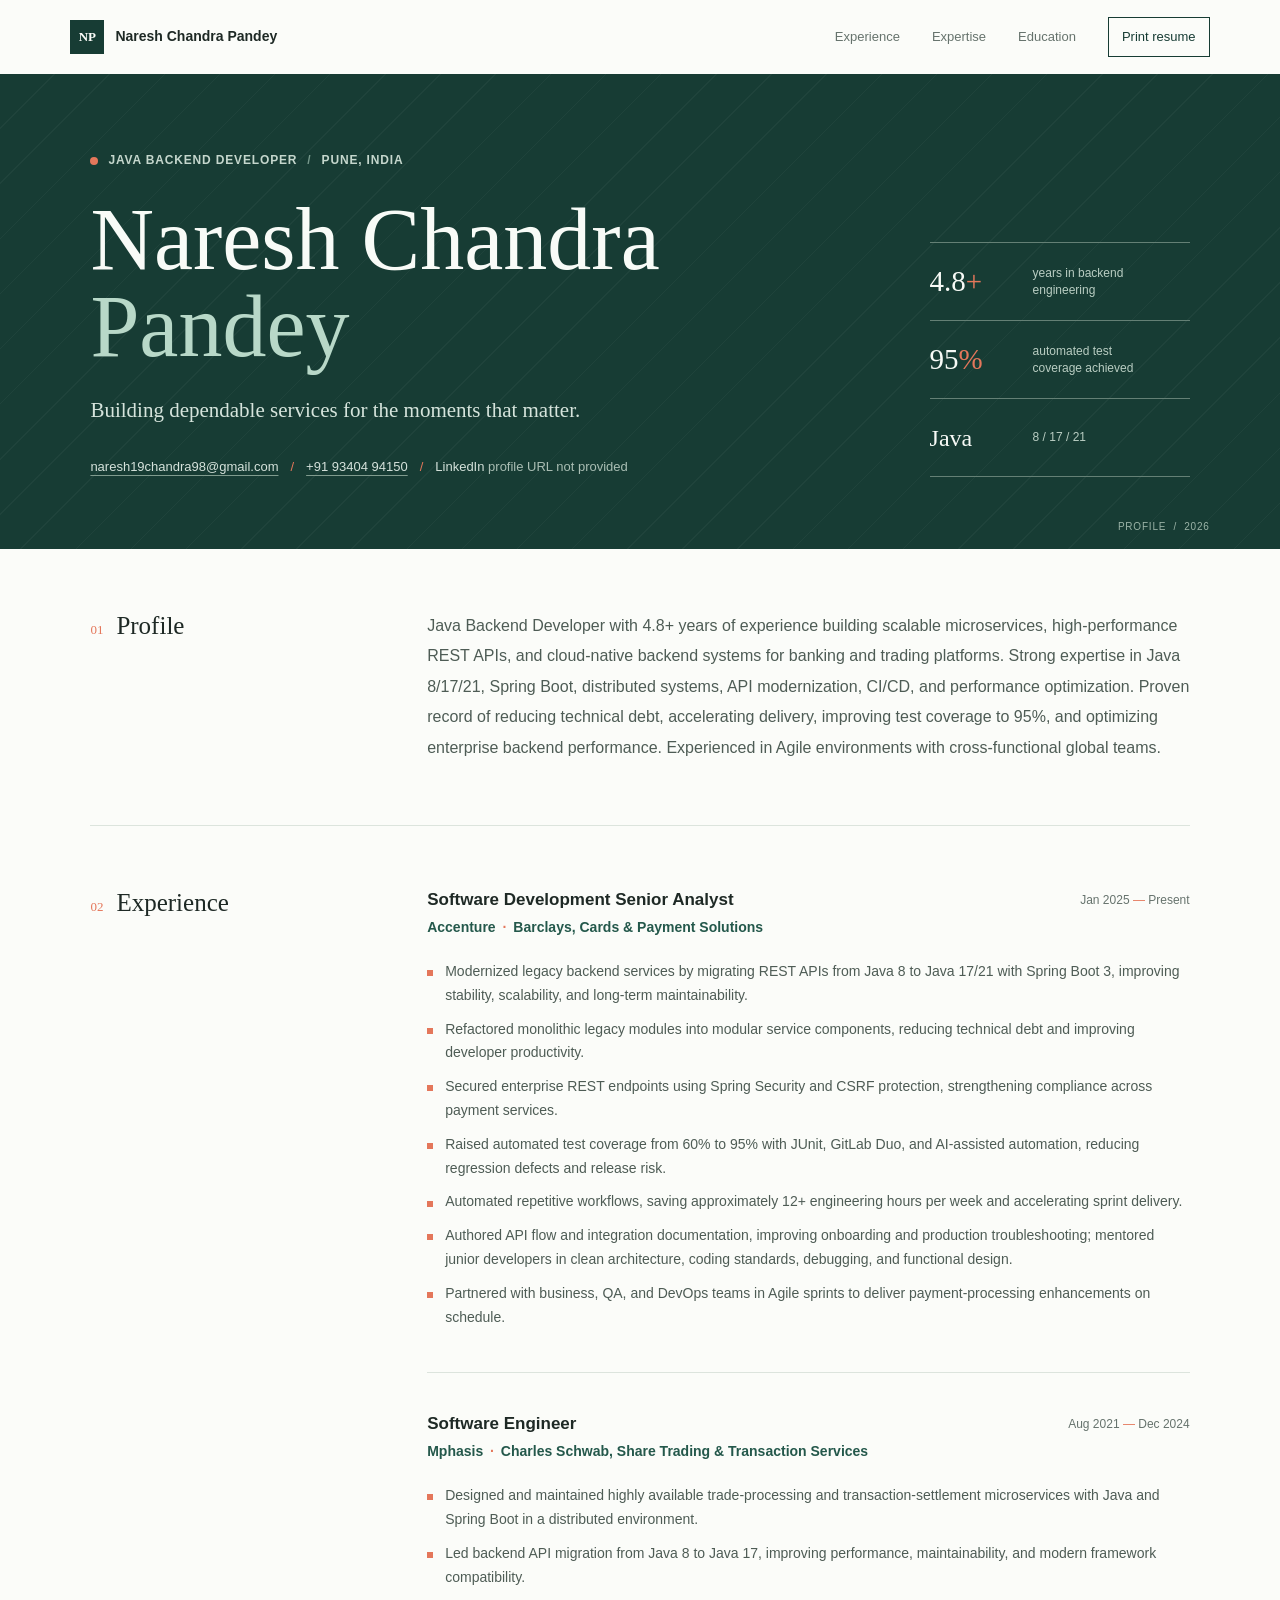
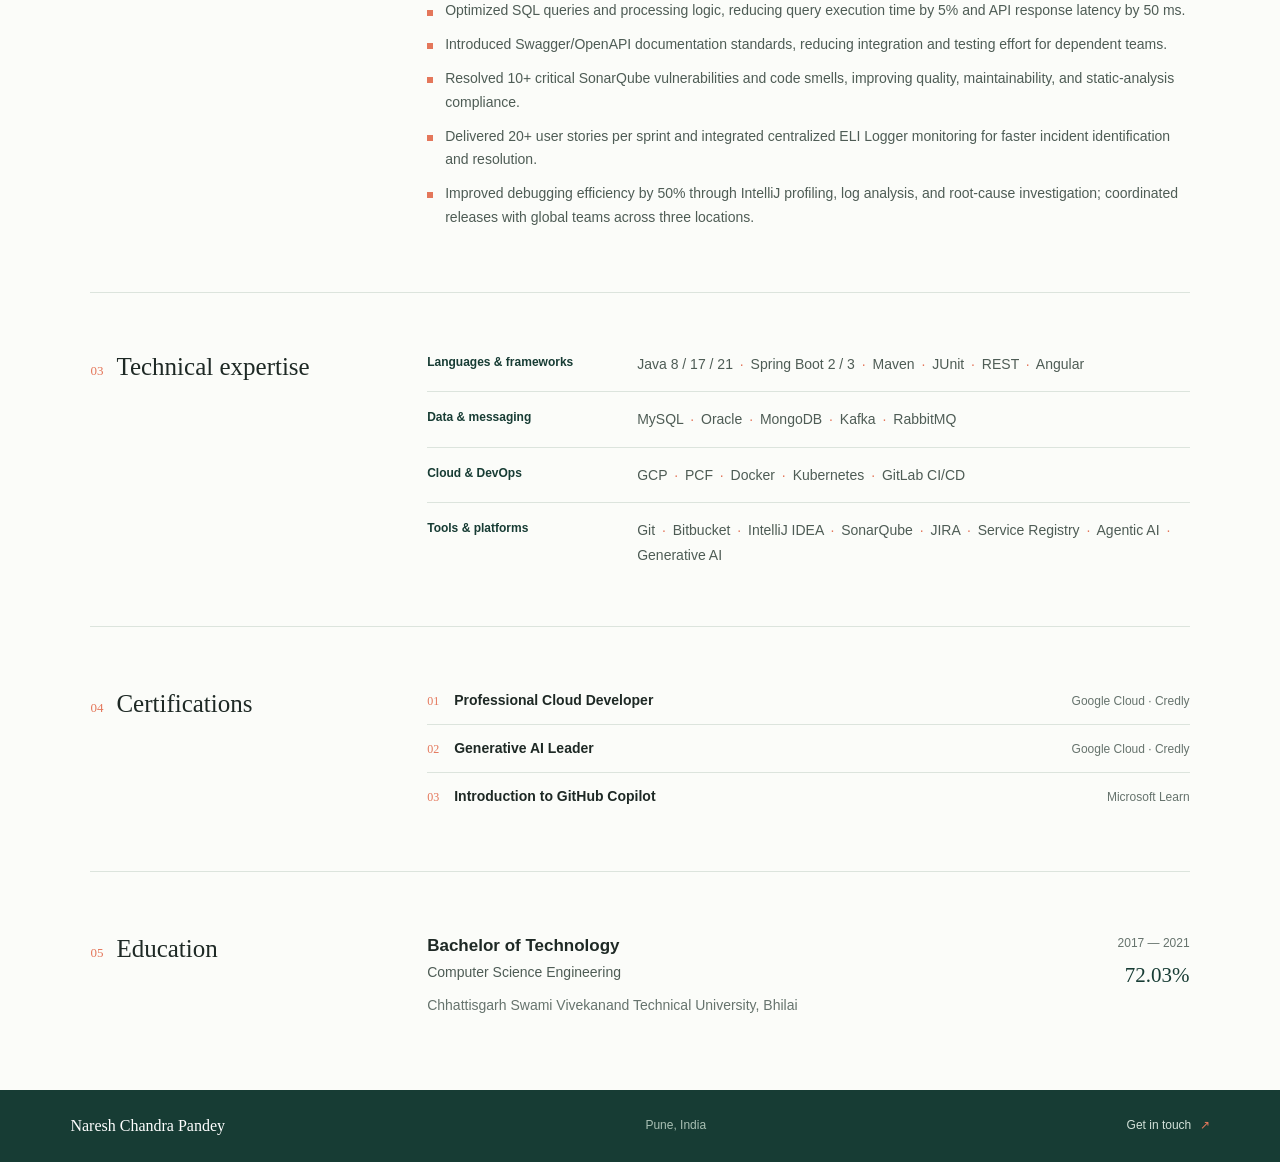
==== index.html @ f336c3b1 "initial draft profile" ====
<!doctype html>
<html lang="en">
<head>
  <meta charset="utf-8">
  <meta name="viewport" content="width=device-width, initial-scale=1">
  <meta name="theme-color" content="#173c34">
  <meta name="description" content="Resume and professional profile of Naresh Chandra Pandey, Java Backend Developer in Pune, India.">
  <title>Naresh Chandra Pandey | Java Backend Developer</title>
  <link rel="stylesheet" href="styles.css">
  <script src="script.js" defer></script>
</head>
<body>
  <a class="skip-link" href="#main">Skip to content</a>
  <header class="site-header">
    <a class="wordmark" href="#top" aria-label="Naresh Chandra Pandey, home"><span class="wordmark-mark">NP</span><span>Naresh Chandra Pandey</span></a>
    <nav class="site-nav" aria-label="Main navigation">
      <a href="#experience">Experience</a>
      <a href="#expertise">Expertise</a>
      <a href="#education">Education</a>
      <button class="print-button" type="button" id="print-page">Print resume</button>
    </nav>
  </header>

  <main id="main">
    <section class="hero" id="top" aria-labelledby="hero-title">
      <div class="hero-inner">
        <div class="hero-copy">
          <p class="eyebrow"><span class="status-dot" aria-hidden="true"></span> Java Backend Developer <span class="eyebrow-divider">/</span> Pune, India</p>
          <h1 id="hero-title">Naresh Chandra <span>Pandey</span></h1>
          <p class="hero-summary">Building dependable services for the moments that matter.</p>
          <div class="hero-contact" aria-label="Contact information">
            <a href="mailto:naresh19chandra98@gmail.com">naresh19chandra98@gmail.com</a>
            <span class="contact-separator" aria-hidden="true">/</span>
            <a href="tel:+919340494150">+91 93404 94150</a>
            <span class="contact-separator" aria-hidden="true">/</span>
            <span class="linkedin-note">LinkedIn <span>profile URL not provided</span></span>
          </div>
        </div>
        <aside class="hero-facts" aria-label="Professional highlights">
          <div class="fact"><strong>4.8<span>+</span></strong><span>years in backend engineering</span></div>
          <div class="fact"><strong>95<span>%</span></strong><span>automated test coverage achieved</span></div>
          <div class="fact"><strong>Java</strong><span>8 / 17 / 21</span></div>
        </aside>
      </div>
      <div class="hero-index" aria-hidden="true">PROFILE&nbsp; / &nbsp;2026</div>
    </section>

    <div class="page-shell">
      <section class="content-section summary-section" aria-labelledby="summary-title">
        <div class="section-heading"><span class="section-number">01</span><h2 id="summary-title">Profile</h2></div>
        <div class="section-body">
          <p class="profile-copy">Java Backend Developer with 4.8+ years of experience building scalable microservices, high-performance REST APIs, and cloud-native backend systems for banking and trading platforms. Strong expertise in Java 8/17/21, Spring Boot, distributed systems, API modernization, CI/CD, and performance optimization. Proven record of reducing technical debt, accelerating delivery, improving test coverage to 95%, and optimizing enterprise backend performance. Experienced in Agile environments with cross-functional global teams.</p>
        </div>
      </section>

      <section class="content-section" id="experience" aria-labelledby="experience-title">
        <div class="section-heading"><span class="section-number">02</span><h2 id="experience-title">Experience</h2></div>
        <div class="section-body experience-list">
          <article class="role">
            <div class="role-meta">
              <div><h3>Software Development Senior Analyst</h3><p class="company">Accenture <span>·</span> Barclays, Cards &amp; Payment Solutions</p></div>
              <p class="dates">Jan 2025 <span>—</span> Present</p>
            </div>
            <ul class="achievement-list">
              <li>Modernized legacy backend services by migrating REST APIs from Java 8 to Java 17/21 with Spring Boot 3, improving stability, scalability, and long-term maintainability.</li>
              <li>Refactored monolithic legacy modules into modular service components, reducing technical debt and improving developer productivity.</li>
              <li>Secured enterprise REST endpoints using Spring Security and CSRF protection, strengthening compliance across payment services.</li>
              <li>Raised automated test coverage from 60% to 95% with JUnit, GitLab Duo, and AI-assisted automation, reducing regression defects and release risk.</li>
              <li>Automated repetitive workflows, saving approximately 12+ engineering hours per week and accelerating sprint delivery.</li>
              <li>Authored API flow and integration documentation, improving onboarding and production troubleshooting; mentored junior developers in clean architecture, coding standards, debugging, and functional design.</li>
              <li>Partnered with business, QA, and DevOps teams in Agile sprints to deliver payment-processing enhancements on schedule.</li>
            </ul>
          </article>

          <article class="role">
            <div class="role-meta">
              <div><h3>Software Engineer</h3><p class="company">Mphasis <span>·</span> Charles Schwab, Share Trading &amp; Transaction Services</p></div>
              <p class="dates">Aug 2021 <span>—</span> Dec 2024</p>
            </div>
            <ul class="achievement-list">
              <li>Designed and maintained highly available trade-processing and transaction-settlement microservices with Java and Spring Boot in a distributed environment.</li>
              <li>Led backend API migration from Java 8 to Java 17, improving performance, maintainability, and modern framework compatibility.</li>
              <li>Optimized SQL queries and processing logic, reducing query execution time by 5% and API response latency by 50 ms.</li>
              <li>Introduced Swagger/OpenAPI documentation standards, reducing integration and testing effort for dependent teams.</li>
              <li>Resolved 10+ critical SonarQube vulnerabilities and code smells, improving quality, maintainability, and static-analysis compliance.</li>
              <li>Delivered 20+ user stories per sprint and integrated centralized ELI Logger monitoring for faster incident identification and resolution.</li>
              <li>Improved debugging efficiency by 50% through IntelliJ profiling, log analysis, and root-cause investigation; coordinated releases with global teams across three locations.</li>
            </ul>
          </article>
        </div>
      </section>

      <section class="content-section expertise-section" id="expertise" aria-labelledby="expertise-title">
        <div class="section-heading"><span class="section-number">03</span><h2 id="expertise-title">Technical expertise</h2></div>
        <div class="section-body skill-groups">
          <div class="skill-row"><h3>Languages &amp; frameworks</h3><p>Java 8 / 17 / 21 <span>·</span> Spring Boot 2 / 3 <span>·</span> Maven <span>·</span> JUnit <span>·</span> REST <span>·</span> Angular</p></div>
          <div class="skill-row"><h3>Data &amp; messaging</h3><p>MySQL <span>·</span> Oracle <span>·</span> MongoDB <span>·</span> Kafka <span>·</span> RabbitMQ</p></div>
          <div class="skill-row"><h3>Cloud &amp; DevOps</h3><p>GCP <span>·</span> PCF <span>·</span> Docker <span>·</span> Kubernetes <span>·</span> GitLab CI/CD</p></div>
          <div class="skill-row"><h3>Tools &amp; platforms</h3><p>Git <span>·</span> Bitbucket <span>·</span> IntelliJ IDEA <span>·</span> SonarQube <span>·</span> JIRA <span>·</span> Service Registry <span>·</span> Agentic AI <span>·</span> Generative AI</p></div>
        </div>
      </section>

      <section class="content-section credentials-section" aria-labelledby="credentials-title">
        <div class="section-heading"><span class="section-number">04</span><h2 id="credentials-title">Certifications</h2></div>
        <div class="section-body credential-list">
          <p><span>01</span> Professional Cloud Developer <span class="credential-provider">Google Cloud · Credly</span></p>
          <p><span>02</span> Generative AI Leader <span class="credential-provider">Google Cloud · Credly</span></p>
          <p><span>03</span> Introduction to GitHub Copilot <span class="credential-provider">Microsoft Learn</span></p>
        </div>
      </section>

      <section class="content-section education-section" id="education" aria-labelledby="education-title">
        <div class="section-heading"><span class="section-number">05</span><h2 id="education-title">Education</h2></div>
        <div class="section-body education-detail">
          <div><h3>Bachelor of Technology</h3><p>Computer Science Engineering</p><p class="institution">Chhattisgarh Swami Vivekanand Technical University, Bhilai</p></div>
          <div class="education-meta"><span>2017 — 2021</span><strong>72.03%</strong></div>
        </div>
      </section>
    </div>
  </main>

  <footer class="site-footer">
    <a class="footer-name" href="#top">Naresh Chandra Pandey</a>
    <span>Pune, India</span>
    <a href="mailto:naresh19chandra98@gmail.com">Get in touch <span aria-hidden="true">↗</span></a>
  </footer>
</body>
</html>
---- styles.css ----
:root {
  color-scheme: light;
  --ink: #1e2925;
  --muted: #66736d;
  --forest: #173c34;
  --forest-light: #24584b;
  --paper: #fbfcf9;
  --line: #dce4dd;
  --coral: #e4775b;
  --mint: #b8d8c8;
  --serif: Georgia, "Times New Roman", serif;
  --sans: "Aptos", "Segoe UI", sans-serif;
}

* { box-sizing: border-box; }
html { scroll-behavior: smooth; scroll-padding-top: 88px; }
body { margin: 0; color: var(--ink); background: var(--paper); font-family: var(--sans); font-size: 16px; line-height: 1.65; }
a { color: inherit; }
button { font: inherit; }
.skip-link { position: absolute; z-index: 10; top: -60px; left: 16px; padding: 10px 14px; color: var(--forest); background: white; }
.skip-link:focus { top: 12px; }

.site-header { position: relative; z-index: 2; display: flex; align-items: center; justify-content: space-between; min-height: 74px; padding: 0 max(5.5vw, calc((100vw - 1240px) / 2)); background: var(--paper); }
.wordmark { display: inline-flex; align-items: center; gap: 11px; color: var(--ink); font-size: 14px; font-weight: 700; text-decoration: none; }
.wordmark-mark { display: grid; width: 34px; aspect-ratio: 1; place-items: center; color: var(--paper); background: var(--forest); font-family: var(--serif); font-size: 13px; }
.site-nav { display: flex; align-items: center; gap: clamp(16px, 2.5vw, 36px); }
.site-nav a { color: var(--muted); font-size: 13px; text-decoration: none; }
.site-nav a:hover, .site-nav a:focus-visible { color: var(--forest); text-decoration: underline; text-underline-offset: 5px; }
.print-button { padding: 8px 13px; border: 1px solid var(--forest); color: var(--forest); background: transparent; cursor: pointer; font-size: 13px; transition: background-color 160ms ease, color 160ms ease; }
.print-button:hover, .print-button:focus-visible { color: white; background: var(--forest); }

.hero { position: relative; overflow: hidden; color: #f8fbf7; background-color: var(--forest); background-image: repeating-linear-gradient(135deg, transparent 0 38px, rgb(255 255 255 / 3.5%) 38px 39px); }
.hero-inner { display: grid; grid-template-columns: minmax(0, 1fr) minmax(210px, 260px); gap: 64px; align-items: end; max-width: 1240px; min-height: 438px; margin: 0 auto; padding: 77px 5.5vw 72px; }
.hero-copy { max-width: 750px; }
.eyebrow { display: flex; flex-wrap: wrap; align-items: center; gap: 10px; margin: 0 0 25px; color: #c5d7cd; font-size: 12px; font-weight: 600; letter-spacing: .07em; text-transform: uppercase; }
.status-dot { width: 8px; height: 8px; border-radius: 50%; background: var(--coral); }
.eyebrow-divider { color: #76988b; }
h1 { max-width: 800px; margin: 0; font-family: var(--serif); font-size: clamp(48px, 7vw, 88px); font-weight: 400; line-height: .99; letter-spacing: 0; }
h1 span { color: var(--mint); }
.hero-summary { margin: 23px 0 28px; color: #d6e4dc; font-family: var(--serif); font-size: 21px; }
.hero-contact { display: flex; flex-wrap: wrap; align-items: center; gap: 9px 12px; color: #d5e2db; font-size: 13px; }
.hero-contact a { text-decoration-color: #809b8e; text-underline-offset: 4px; }
.hero-contact a:hover, .hero-contact a:focus-visible { color: white; }
.contact-separator { color: var(--coral); }
.linkedin-note span { color: #aabeb4; }
.hero-facts { display: grid; grid-template-columns: 1fr; border-top: 1px solid #648075; }
.fact { display: grid; grid-template-columns: 90px 1fr; gap: 13px; align-items: center; min-height: 78px; border-bottom: 1px solid #648075; }
.fact strong { color: #f7faf6; font-family: var(--serif); font-size: 29px; font-weight: 400; line-height: 1; }
.fact strong span { color: var(--coral); }
.fact > span { max-width: 130px; color: #b9cdc2; font-size: 12px; line-height: 1.4; }
.fact:last-child strong { font-size: 24px; }
.hero-index { position: absolute; right: max(5.5vw, calc((100vw - 1240px) / 2)); bottom: 14px; color: #9bb3a7; font-size: 10px; letter-spacing: .08em; }

.page-shell { max-width: 1240px; margin: 0 auto; padding: 0 5.5vw; }
.content-section { display: grid; grid-template-columns: minmax(180px, 260px) minmax(0, 1fr); gap: clamp(30px, 6vw, 85px); padding: 62px 0; border-bottom: 1px solid var(--line); }
.section-heading { display: flex; align-items: baseline; gap: 13px; }
.section-number { color: var(--coral); font-family: var(--serif); font-size: 13px; }
.section-heading h2 { margin: 0; font-family: var(--serif); font-size: 25px; font-weight: 400; line-height: 1.2; }
.section-body { min-width: 0; }
.profile-copy { max-width: 780px; margin: 0; color: #4e5c55; font-size: 16px; line-height: 1.9; }

.experience-list { display: grid; gap: 43px; }
.role + .role { padding-top: 39px; border-top: 1px solid var(--line); }
.role-meta { display: flex; justify-content: space-between; gap: 20px; align-items: flex-start; margin-bottom: 21px; }
.role h3, .education-detail h3 { margin: 0 0 4px; font-size: 17px; font-weight: 700; line-height: 1.4; }
.company { margin: 0; color: var(--forest-light); font-size: 14px; font-weight: 600; }
.company span { padding: 0 3px; color: var(--coral); }
.dates { flex: none; margin: 3px 0 0; color: var(--muted); font-size: 12px; }
.dates span { color: var(--coral); }
.achievement-list { display: grid; gap: 10px; margin: 0; padding: 0; list-style: none; }
.achievement-list li { position: relative; padding-left: 18px; color: #4e5c55; font-size: 14px; line-height: 1.7; }
.achievement-list li::before { position: absolute; top: .73em; left: 0; width: 6px; height: 6px; background: var(--coral); content: ""; }

.expertise-section { padding-top: 59px; padding-bottom: 59px; }
.skill-groups { display: grid; }
.skill-row { display: grid; grid-template-columns: minmax(145px, 190px) minmax(0, 1fr); gap: 20px; padding: 15px 0; border-bottom: 1px solid var(--line); }
.skill-row:first-child { padding-top: 0; }
.skill-row:last-child { padding-bottom: 0; border-bottom: 0; }
.skill-row h3 { margin: 1px 0 0; color: var(--forest); font-size: 12px; font-weight: 700; }
.skill-row p { margin: 0; color: #4e5c55; font-size: 14px; line-height: 1.75; }
.skill-row p span { padding: 0 3px; color: var(--coral); }

.credential-list { display: grid; }
.credential-list p { display: flex; flex-wrap: wrap; align-items: baseline; gap: 8px 15px; margin: 0; padding: 12px 0; border-bottom: 1px solid var(--line); color: var(--ink); font-size: 14px; font-weight: 600; }
.credential-list p:first-child { padding-top: 0; }
.credential-list p:last-child { padding-bottom: 0; border-bottom: 0; }
.credential-list p > span:first-child { color: var(--coral); font-family: var(--serif); font-size: 12px; font-weight: 400; }
.credential-provider { margin-left: auto; color: var(--muted); font-size: 12px; font-weight: 400; }

.education-section { padding-bottom: 70px; border-bottom: 0; }
.education-detail { display: flex; justify-content: space-between; gap: 25px; align-items: flex-start; }
.education-detail h3 { font-size: 17px; }
.education-detail p { margin: 2px 0; color: #4e5c55; font-size: 14px; }
.education-detail .institution { margin-top: 10px; color: var(--muted); }
.education-meta { display: grid; gap: 5px; flex: none; text-align: right; }
.education-meta span { color: var(--muted); font-size: 12px; }
.education-meta strong { color: var(--forest); font-family: var(--serif); font-size: 21px; font-weight: 400; }

.site-footer { display: flex; flex-wrap: wrap; justify-content: space-between; gap: 12px 25px; align-items: center; padding: 23px max(5.5vw, calc((100vw - 1240px) / 2)); color: #d2e1d9; background: var(--forest); font-size: 12px; }
.site-footer a { text-decoration: none; }
.site-footer a:hover, .site-footer a:focus-visible { text-decoration: underline; text-underline-offset: 4px; }
.footer-name { color: white; font-family: var(--serif); font-size: 16px; }
.site-footer > span { color: #a9c0b4; }
.site-footer a:last-child span { padding-left: 5px; color: var(--coral); }

@media (min-width: 1400px) {
  .hero-inner, .page-shell { padding-right: 0; padding-left: 0; }
}
@media (max-width: 760px) {
  .site-header { min-height: 66px; padding: 0 22px; }
  .wordmark { font-size: 12px; }
  .site-nav { gap: 15px; }
  .site-nav a { display: none; }
  .hero-inner { grid-template-columns: 1fr; gap: 38px; min-height: auto; padding: 62px 24px 53px; }
  .hero-summary { max-width: 440px; font-size: 19px; }
  .hero-facts { grid-template-columns: repeat(3, minmax(0, 1fr)); }
  .fact { grid-template-columns: 1fr; gap: 6px; align-content: center; min-height: 83px; padding: 10px 8px; border-right: 1px solid #648075; }
  .fact:last-child { border-right: 0; }
  .fact strong { font-size: 25px; }
  .fact > span { font-size: 11px; }
  .hero-index { right: 24px; }
  .page-shell { padding: 0 24px; }
  .content-section { grid-template-columns: 1fr; gap: 24px; padding: 43px 0; }
  .section-heading h2 { font-size: 23px; }
  .profile-copy { font-size: 15px; }
  .experience-list { gap: 32px; }
  .role + .role { padding-top: 30px; }
  .skill-row { grid-template-columns: minmax(120px, .7fr) 1.3fr; gap: 12px; }
  .site-footer { padding: 20px 24px; }
}
@media (max-width: 450px) {
  body { font-size: 15px; }
  .site-header { padding: 0 17px; }
  .wordmark { gap: 8px; font-size: 11px; }
  .wordmark-mark { width: 31px; }
  .print-button { padding: 7px 9px; font-size: 12px; }
  .hero-inner { padding: 52px 18px 49px; }
  h1 { font-size: 48px; }
  .hero-contact { align-items: flex-start; flex-direction: column; gap: 5px; }
  .contact-separator { display: none; }
  .hero-facts { grid-template-columns: repeat(3, minmax(0, 1fr)); }
  .fact { padding: 9px 5px; }
  .fact strong { font-size: 22px; }
  .fact:last-child strong { font-size: 20px; }
  .fact > span { font-size: 10px; }
  .hero-index { right: 18px; }
  .page-shell { padding: 0 18px; }
  .role-meta { flex-direction: column; gap: 7px; }
  .dates { margin-top: 0; }
  .skill-row { grid-template-columns: 1fr; gap: 4px; }
  .credential-provider { width: 100%; margin-left: 27px; }
  .education-detail { flex-direction: column; gap: 14px; }
  .education-meta { grid-template-columns: auto auto; align-items: baseline; gap: 15px; text-align: left; }
  .site-footer { padding: 18px; }
}
@media (prefers-reduced-motion: reduce) {
  *, *::before, *::after { scroll-behavior: auto !important; transition-duration: .01ms !important; }
}
@media print {
  :root { --ink: #111; --muted: #444; --paper: #fff; --line: #ccc; --forest: #173c34; }
  @page { margin: 14mm; }
  body { background: white; font-size: 10pt; }
  .site-header, .print-button, .skip-link { display: none !important; }
  .hero { print-color-adjust: exact; -webkit-print-color-adjust: exact; }
  .hero-inner { min-height: 0; grid-template-columns: 1fr 190px; gap: 25px; padding: 30px 0; }
  h1 { font-size: 48pt; }
  .hero-summary { margin: 12px 0; font-size: 15pt; }
  .hero-index { display: none; }
  .page-shell { padding: 0; }
  .content-section { grid-template-columns: 150px 1fr; gap: 25px; padding: 24px 0; break-inside: avoid; }
  .section-heading h2 { font-size: 17pt; }
  .achievement-list { gap: 5px; }
  .achievement-list li, .skill-row p, .education-detail p { font-size: 9pt; }
  .site-footer { padding: 14px 0; print-color-adjust: exact; -webkit-print-color-adjust: exact; }
  a { text-decoration: none; }
}
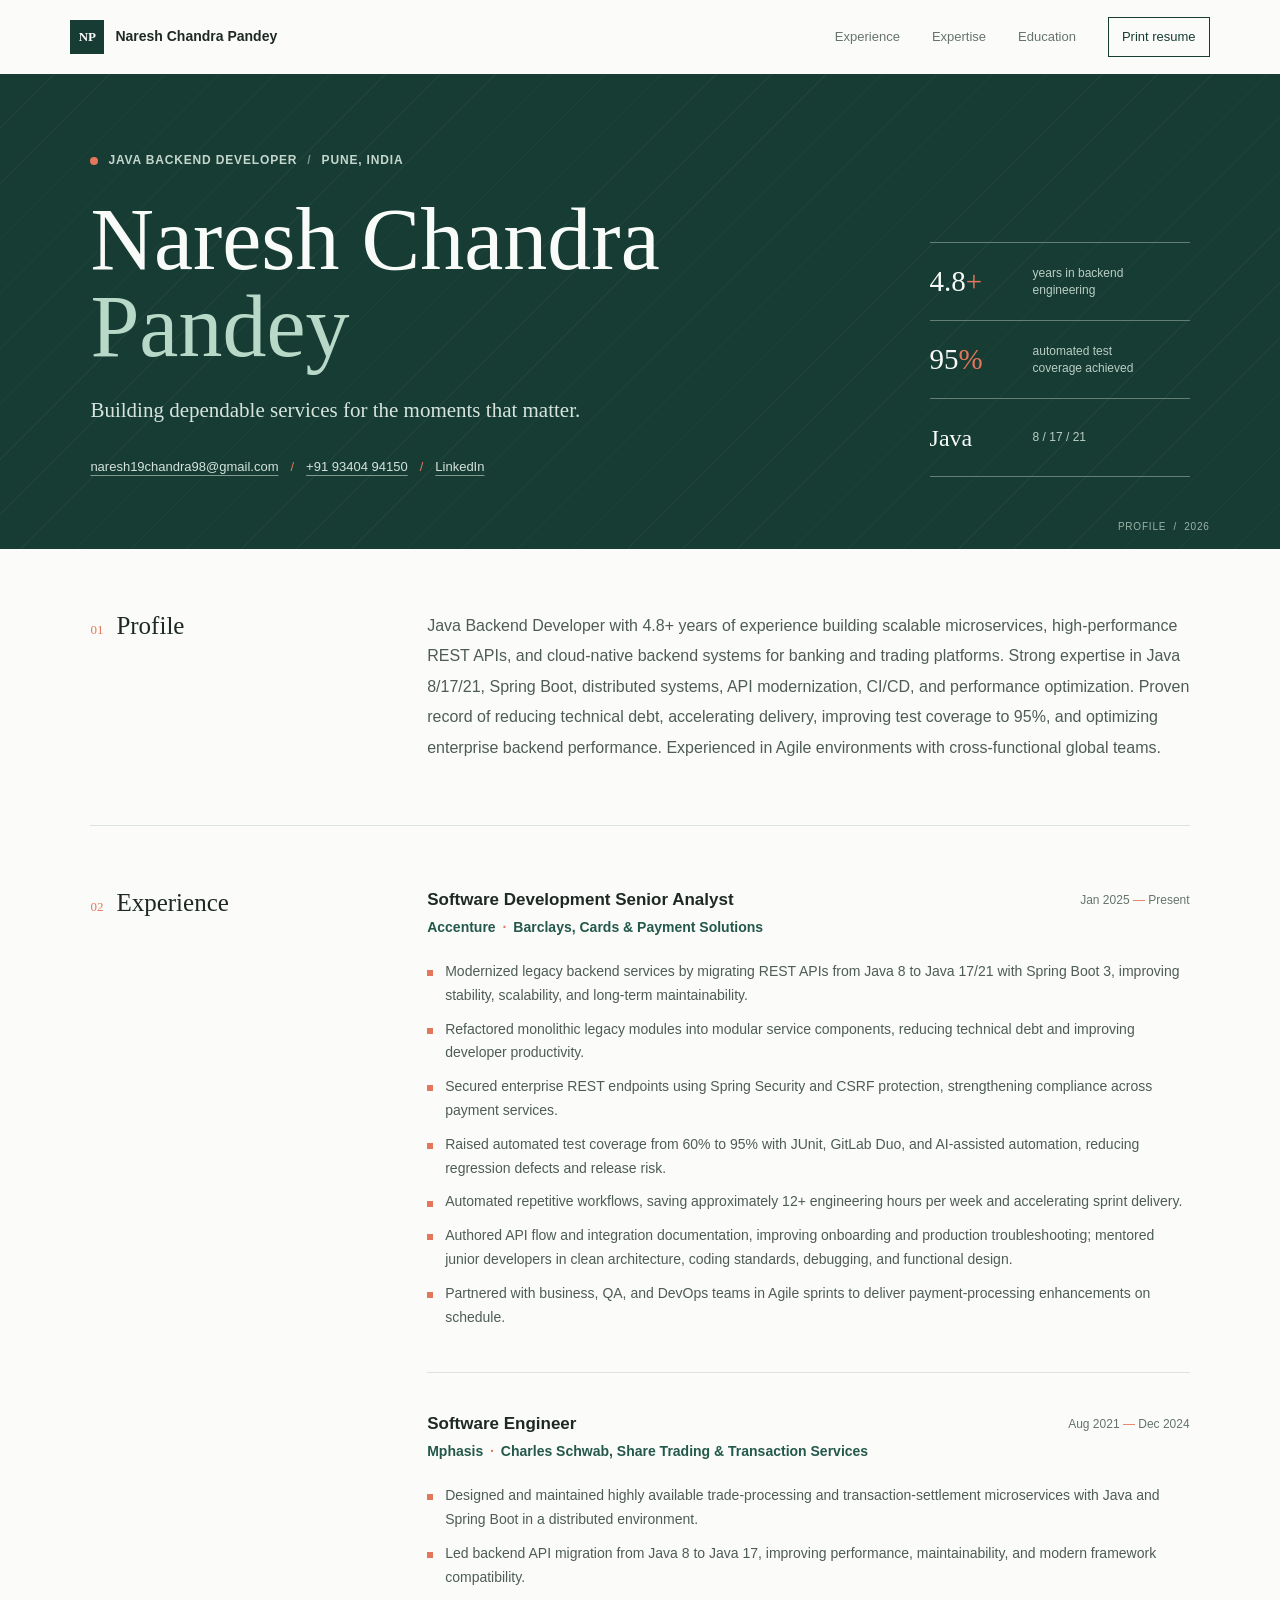
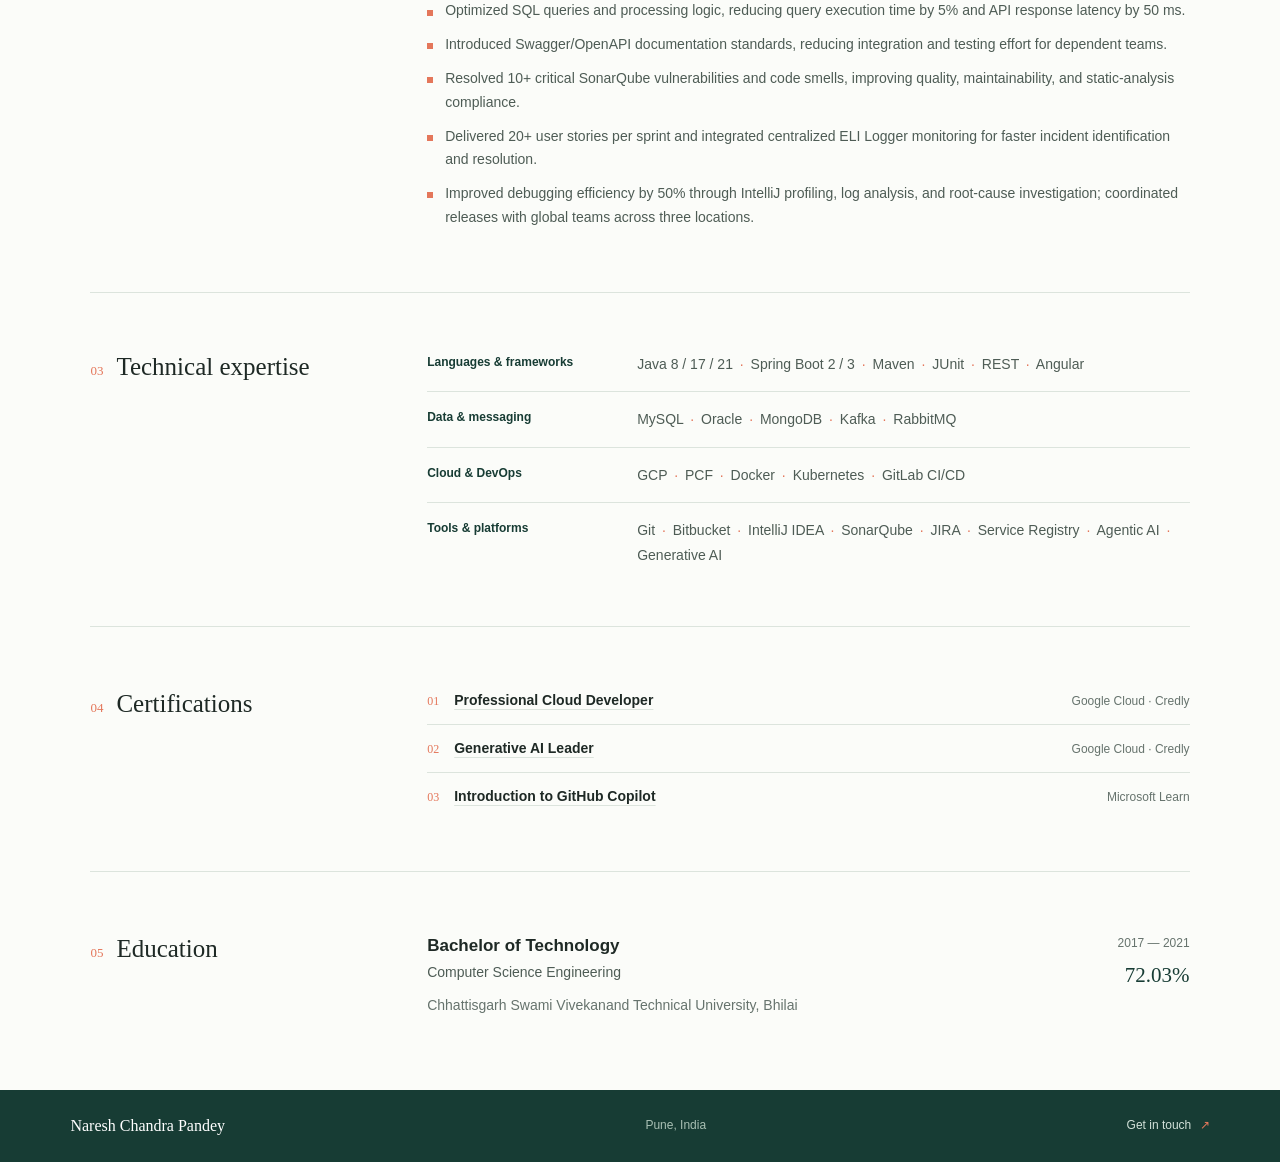
==== commit e55593ea: "Add profile and certification links Co-authored-by: Copilot <223556219+Copilot@users.noreply.github." ====
--- a/index.html
+++ b/index.html
@@ -33,7 +33,7 @@
             <span class="contact-separator" aria-hidden="true">/</span>
             <a href="tel:+919340494150">+91 93404 94150</a>
             <span class="contact-separator" aria-hidden="true">/</span>
-            <span class="linkedin-note">LinkedIn <span>profile URL not provided</span></span>
+            <a href="https://www.linkedin.com/in/naresh-chandra-pandey-b0973b1a3/" target="_blank" rel="noopener noreferrer">LinkedIn</a>
           </div>
         </div>
         <aside class="hero-facts" aria-label="Professional highlights">
@@ -103,9 +103,9 @@
       <section class="content-section credentials-section" aria-labelledby="credentials-title">
         <div class="section-heading"><span class="section-number">04</span><h2 id="credentials-title">Certifications</h2></div>
         <div class="section-body credential-list">
-          <p><span>01</span> Professional Cloud Developer <span class="credential-provider">Google Cloud · Credly</span></p>
-          <p><span>02</span> Generative AI Leader <span class="credential-provider">Google Cloud · Credly</span></p>
-          <p><span>03</span> Introduction to GitHub Copilot <span class="credential-provider">Microsoft Learn</span></p>
+          <p><span>01</span> <a href="https://www.credly.com/badges/05f91e37-56e4-4974-9995-8ab682bf29a2/linked_in_profile" target="_blank" rel="noopener noreferrer">Professional Cloud Developer</a> <span class="credential-provider">Google Cloud · Credly</span></p>
+          <p><span>02</span> <a href="https://www.credly.com/badges/91d76ada-a0a5-4c9b-b654-f2ea7abba01b/linked_in?t=t9l62x" target="_blank" rel="noopener noreferrer">Generative AI Leader</a> <span class="credential-provider">Google Cloud · Credly</span></p>
+          <p><span>03</span> <a href="https://learn.microsoft.com/en-us/users/nareshchandrapandey-7624/achievements/d6vbt5aj" target="_blank" rel="noopener noreferrer">Introduction to GitHub Copilot</a> <span class="credential-provider">Microsoft Learn</span></p>
         </div>
       </section>
 
--- a/styles.css
+++ b/styles.css
@@ -85,6 +85,8 @@
 .credential-list p:first-child { padding-top: 0; }
 .credential-list p:last-child { padding-bottom: 0; border-bottom: 0; }
 .credential-list p > span:first-child { color: var(--coral); font-family: var(--serif); font-size: 12px; font-weight: 400; }
+.credential-list a { text-decoration-color: var(--line); text-underline-offset: 4px; }
+.credential-list a:hover, .credential-list a:focus-visible { color: var(--forest-light); text-decoration-color: currentColor; }
 .credential-provider { margin-left: auto; color: var(--muted); font-size: 12px; font-weight: 400; }
 
 .education-section { padding-bottom: 70px; border-bottom: 0; }
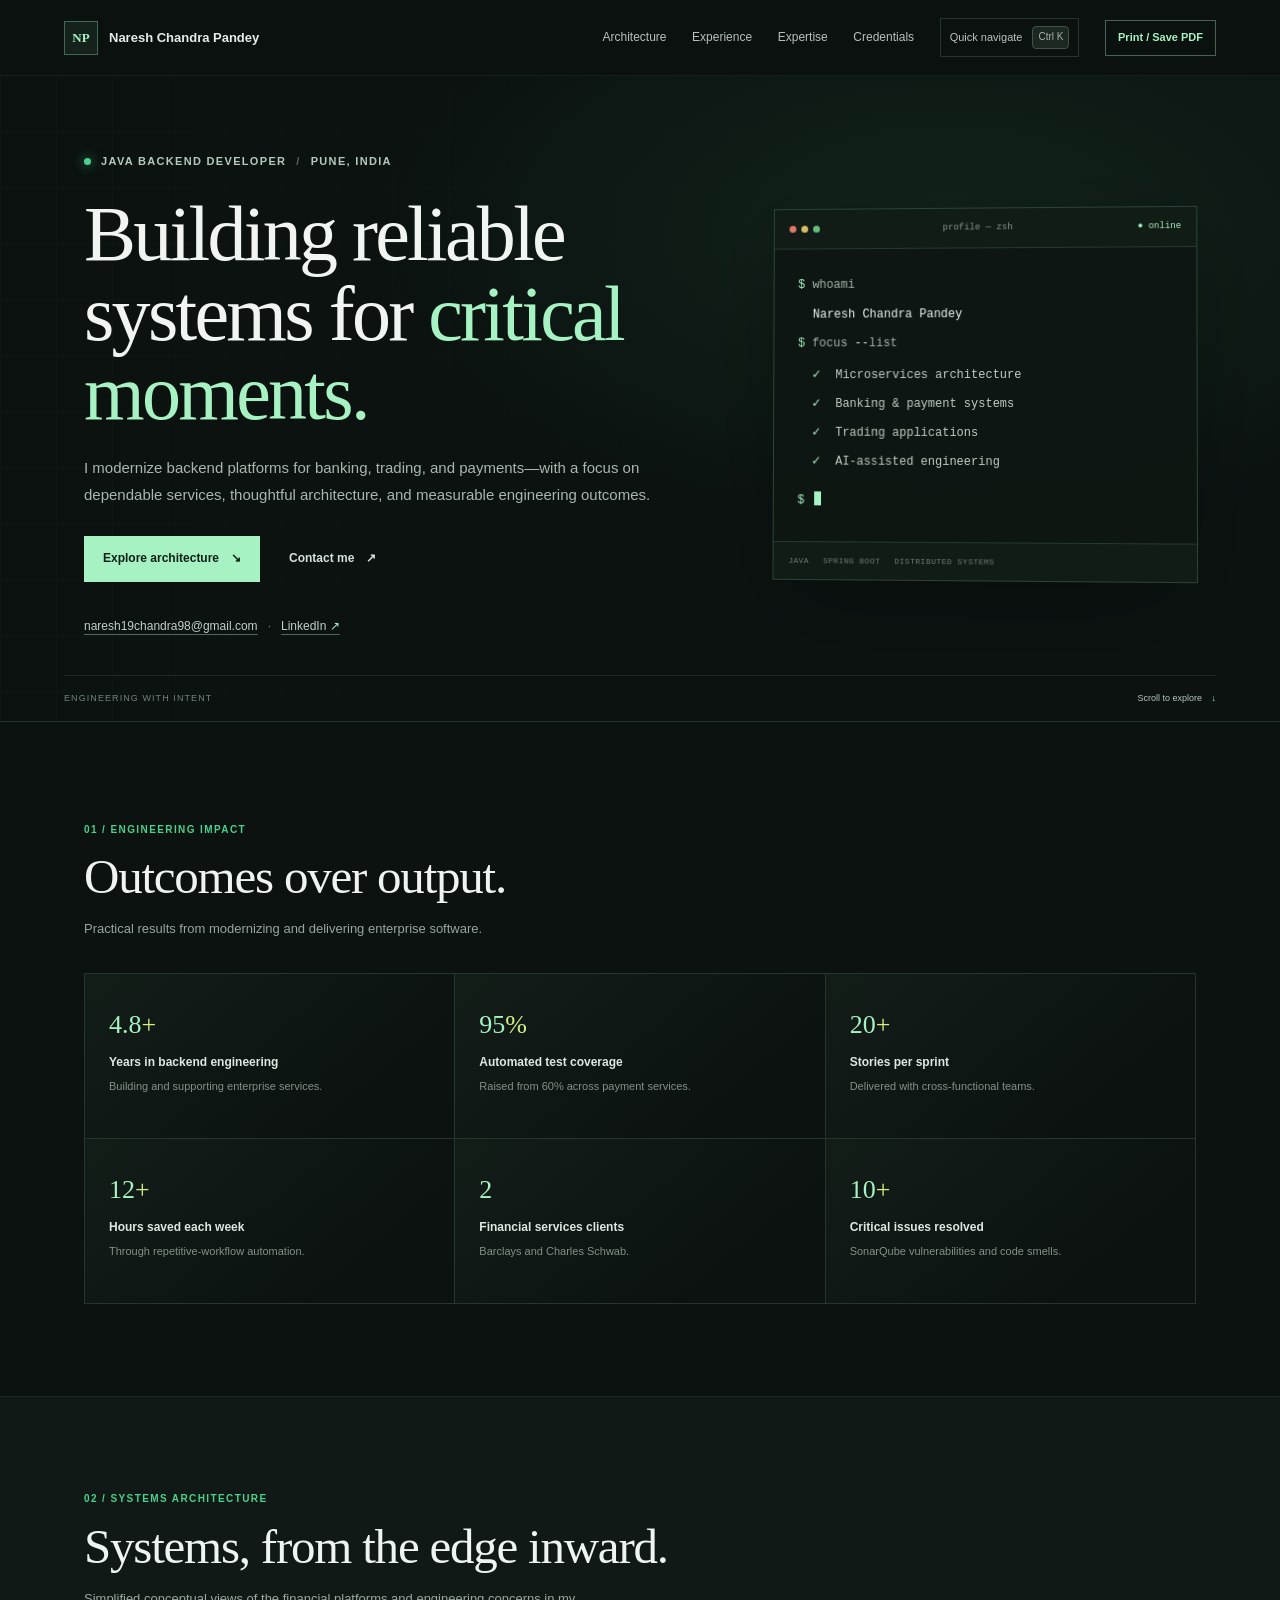
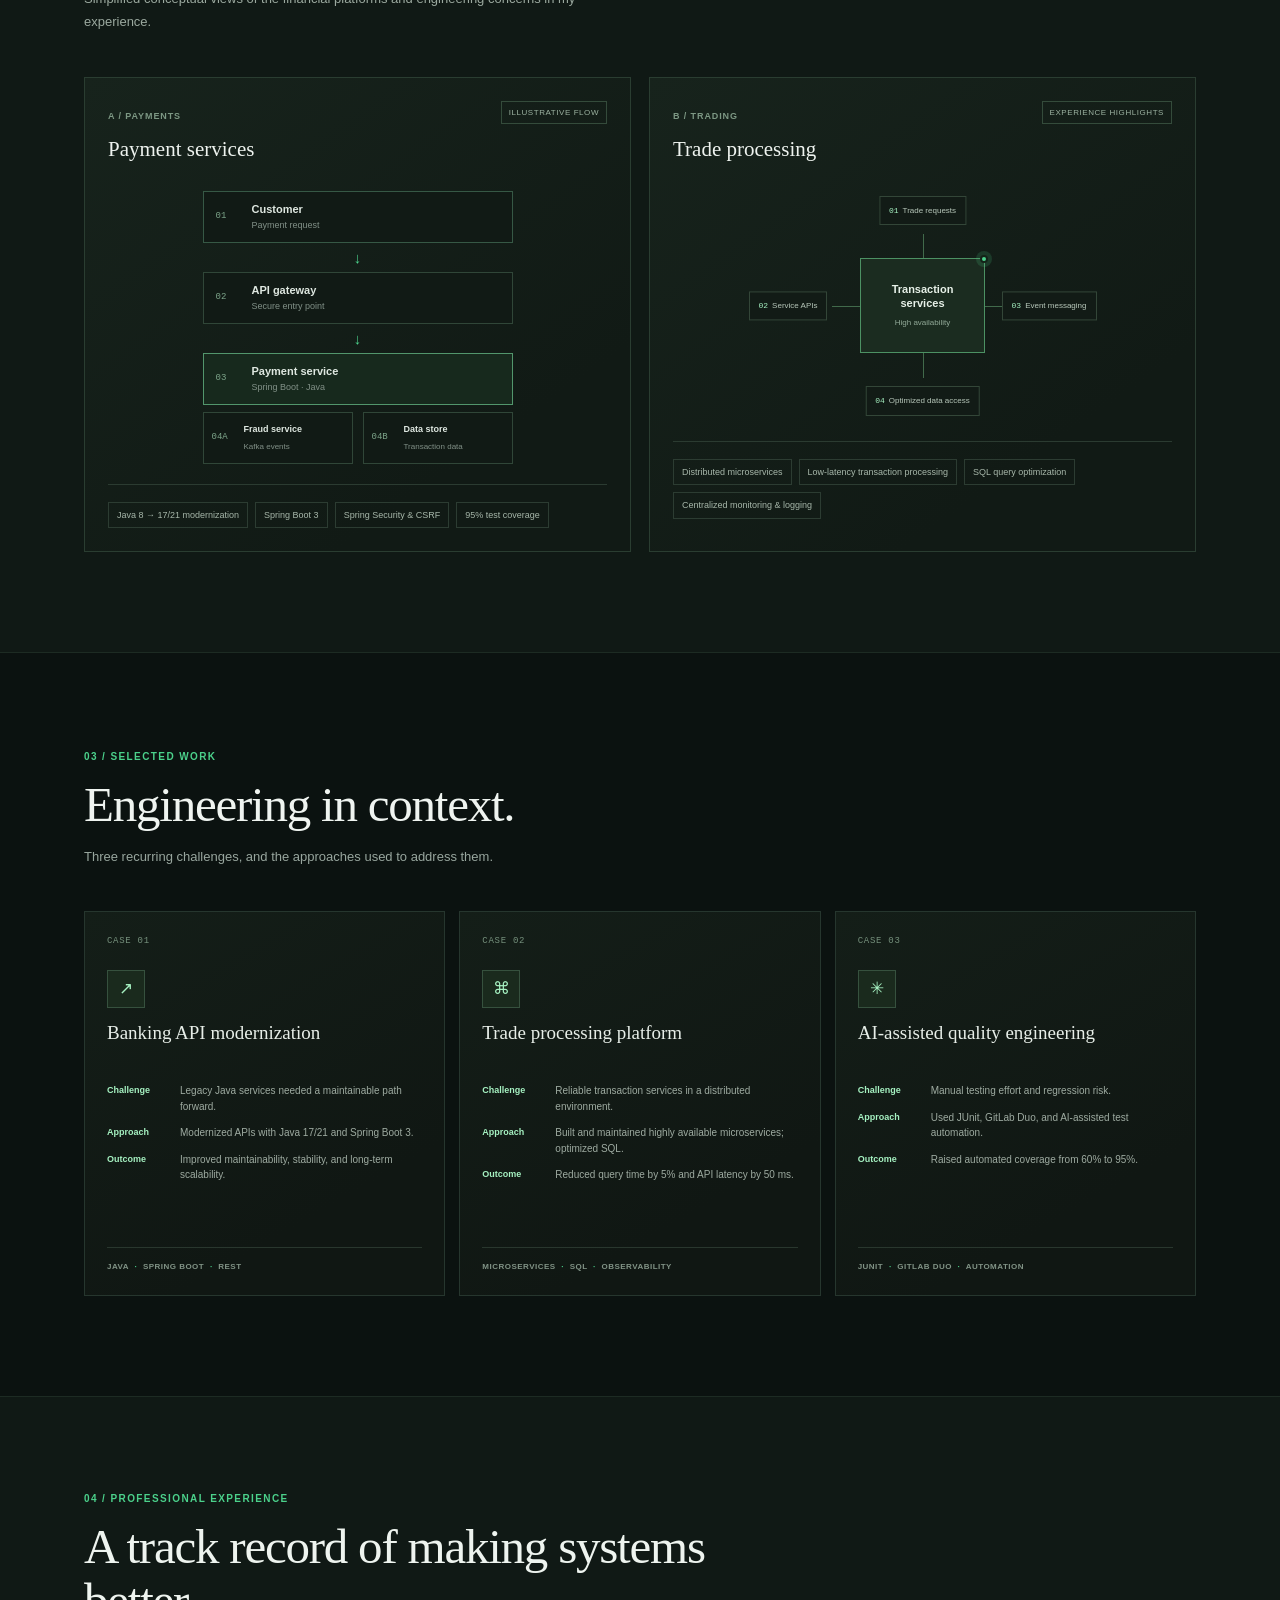
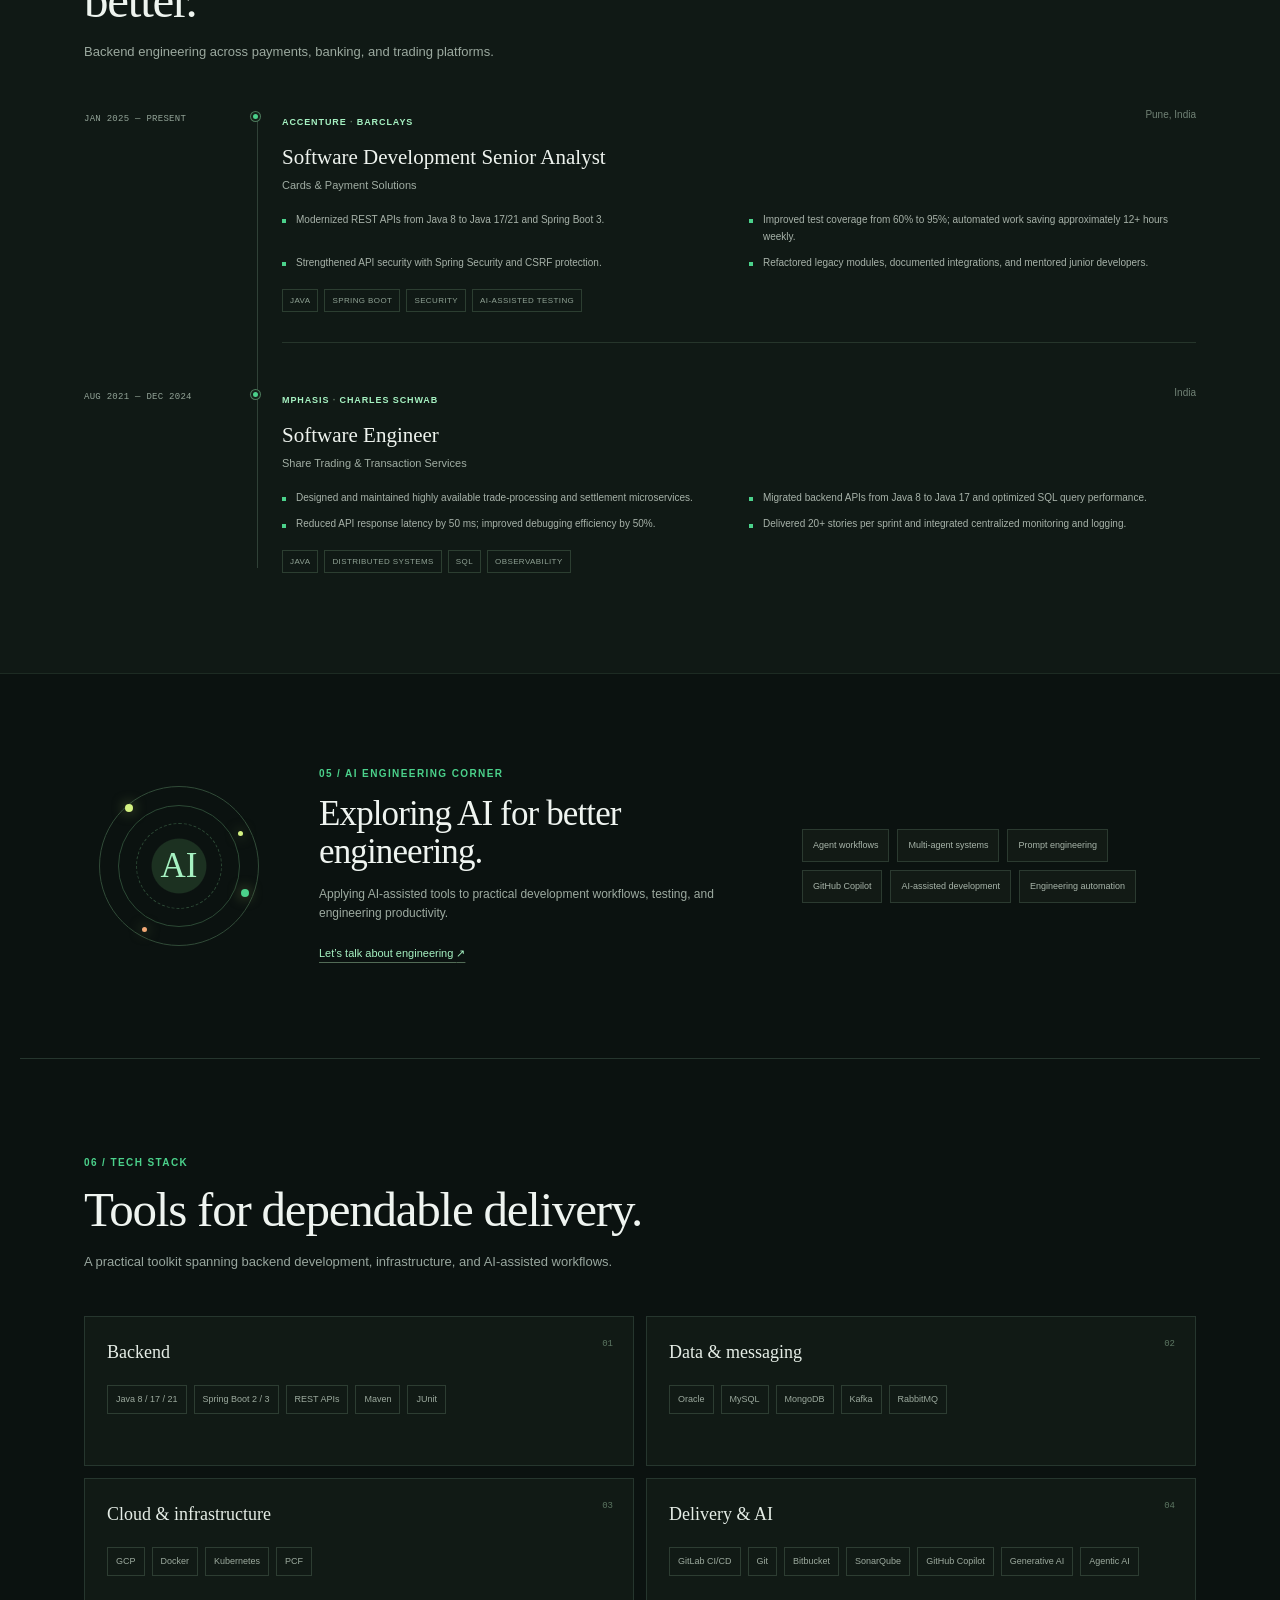
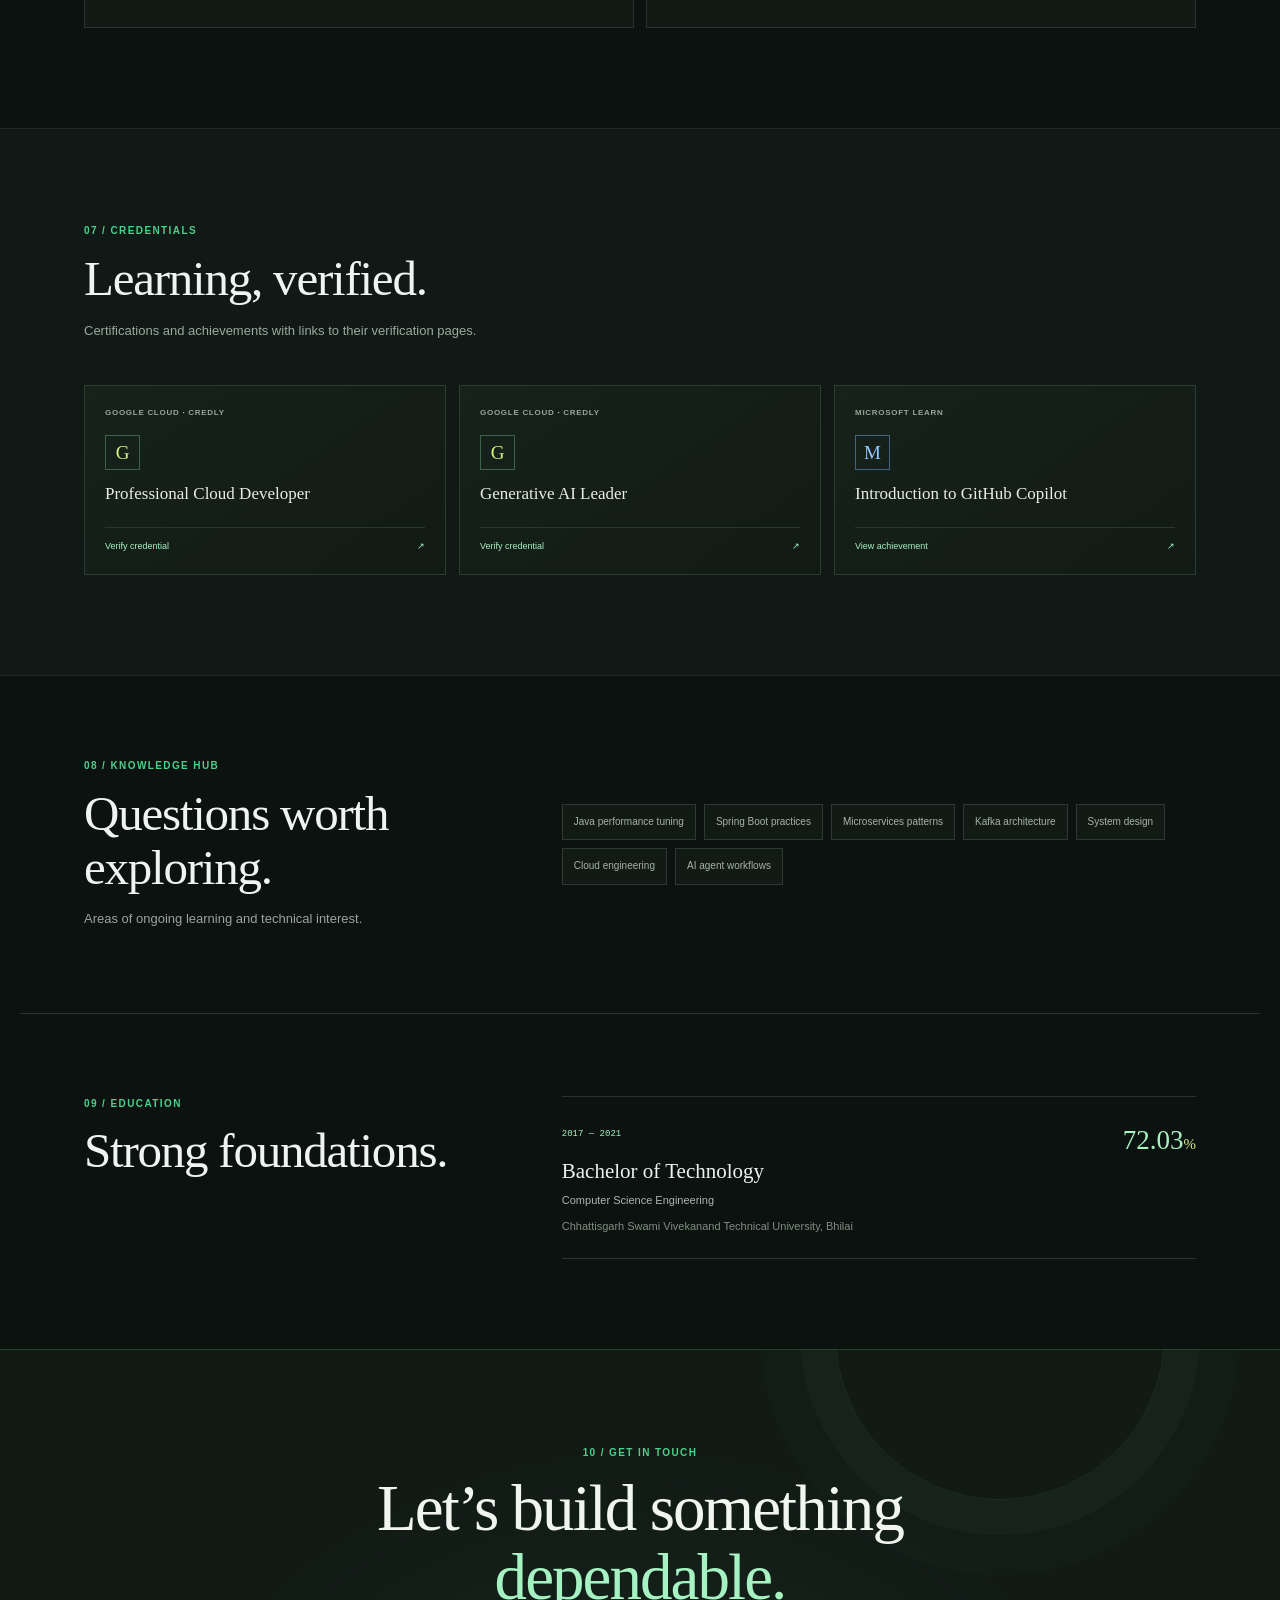
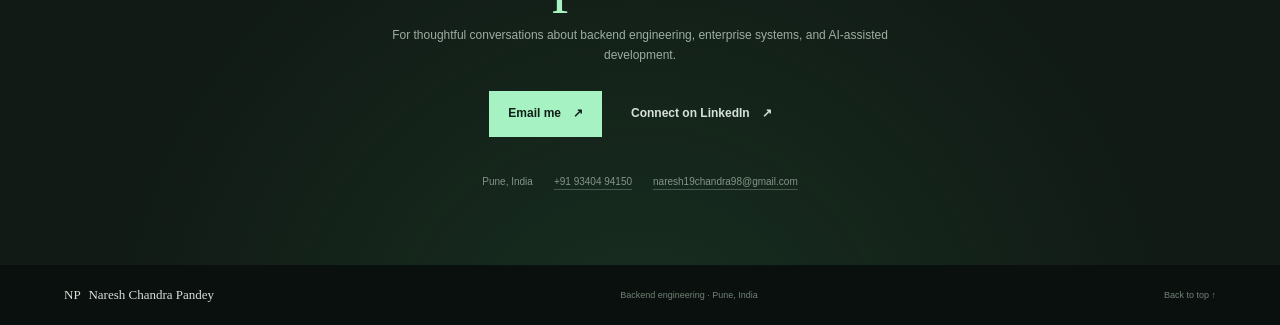
==== commit c81cf727: "appple style cards" ====
--- a/index.html
+++ b/index.html
@@ -3,126 +3,250 @@
 <head>
   <meta charset="utf-8">
   <meta name="viewport" content="width=device-width, initial-scale=1">
-  <meta name="theme-color" content="#173c34">
-  <meta name="description" content="Resume and professional profile of Naresh Chandra Pandey, Java Backend Developer in Pune, India.">
-  <title>Naresh Chandra Pandey | Java Backend Developer</title>
+  <meta name="theme-color" content="#0b1210">
+  <meta name="description" content="Naresh Chandra Pandey is a Java backend developer specializing in enterprise modernization, distributed systems, and financial services.">
+  <title>Naresh Chandra Pandey | Backend Engineer</title>
   <link rel="stylesheet" href="styles.css">
   <script src="script.js" defer></script>
 </head>
 <body>
   <a class="skip-link" href="#main">Skip to content</a>
   <header class="site-header">
-    <a class="wordmark" href="#top" aria-label="Naresh Chandra Pandey, home"><span class="wordmark-mark">NP</span><span>Naresh Chandra Pandey</span></a>
+    <a class="wordmark" href="#top" aria-label="Naresh Chandra Pandey, home">
+      <span class="wordmark-mark">NP</span>
+      <span>Naresh Chandra Pandey</span>
+    </a>
     <nav class="site-nav" aria-label="Main navigation">
+      <a href="#architecture">Architecture</a>
       <a href="#experience">Experience</a>
       <a href="#expertise">Expertise</a>
-      <a href="#education">Education</a>
-      <button class="print-button" type="button" id="print-page">Print resume</button>
+      <a href="#credentials">Credentials</a>
+      <button class="command-trigger" id="open-commands" type="button" aria-haspopup="dialog">
+        <span>Quick navigate</span><kbd>Ctrl K</kbd>
+      </button>
+      <button class="button button-small button-outline" id="print-page" type="button">Print / Save PDF</button>
     </nav>
   </header>
 
   <main id="main">
     <section class="hero" id="top" aria-labelledby="hero-title">
+      <div class="hero-grid" aria-hidden="true"></div>
       <div class="hero-inner">
         <div class="hero-copy">
-          <p class="eyebrow"><span class="status-dot" aria-hidden="true"></span> Java Backend Developer <span class="eyebrow-divider">/</span> Pune, India</p>
-          <h1 id="hero-title">Naresh Chandra <span>Pandey</span></h1>
-          <p class="hero-summary">Building dependable services for the moments that matter.</p>
-          <div class="hero-contact" aria-label="Contact information">
+          <p class="eyebrow"><span class="status-dot"></span> Java Backend Developer <span class="eyebrow-divider">/</span> Pune, India</p>
+          <h1 id="hero-title">Building reliable systems for <span>critical moments.</span></h1>
+          <p class="hero-summary">I modernize backend platforms for banking, trading, and payments—with a focus on dependable services, thoughtful architecture, and measurable engineering outcomes.</p>
+          <div class="hero-actions">
+            <a class="button button-primary" href="#architecture">Explore architecture <span aria-hidden="true">↘</span></a>
+            <a class="button button-quiet" href="#contact">Contact me <span aria-hidden="true">↗</span></a>
+          </div>
+          <div class="hero-contact" aria-label="Contact links">
             <a href="mailto:naresh19chandra98@gmail.com">naresh19chandra98@gmail.com</a>
-            <span class="contact-separator" aria-hidden="true">/</span>
-            <a href="tel:+919340494150">+91 93404 94150</a>
-            <span class="contact-separator" aria-hidden="true">/</span>
-            <a href="https://www.linkedin.com/in/naresh-chandra-pandey-b0973b1a3/" target="_blank" rel="noopener noreferrer">LinkedIn</a>
+            <span aria-hidden="true">·</span>
+            <a href="https://www.linkedin.com/in/naresh-chandra-pandey-b0973b1a3/" target="_blank" rel="noopener noreferrer">LinkedIn <span class="external-mark" aria-hidden="true">↗</span></a>
           </div>
         </div>
-        <aside class="hero-facts" aria-label="Professional highlights">
-          <div class="fact"><strong>4.8<span>+</span></strong><span>years in backend engineering</span></div>
-          <div class="fact"><strong>95<span>%</span></strong><span>automated test coverage achieved</span></div>
-          <div class="fact"><strong>Java</strong><span>8 / 17 / 21</span></div>
-        </aside>
-      </div>
-      <div class="hero-index" aria-hidden="true">PROFILE&nbsp; / &nbsp;2026</div>
-    </section>
-
-    <div class="page-shell">
-      <section class="content-section summary-section" aria-labelledby="summary-title">
-        <div class="section-heading"><span class="section-number">01</span><h2 id="summary-title">Profile</h2></div>
-        <div class="section-body">
-          <p class="profile-copy">Java Backend Developer with 4.8+ years of experience building scalable microservices, high-performance REST APIs, and cloud-native backend systems for banking and trading platforms. Strong expertise in Java 8/17/21, Spring Boot, distributed systems, API modernization, CI/CD, and performance optimization. Proven record of reducing technical debt, accelerating delivery, improving test coverage to 95%, and optimizing enterprise backend performance. Experienced in Agile environments with cross-functional global teams.</p>
-        </div>
-      </section>
-
-      <section class="content-section" id="experience" aria-labelledby="experience-title">
-        <div class="section-heading"><span class="section-number">02</span><h2 id="experience-title">Experience</h2></div>
-        <div class="section-body experience-list">
-          <article class="role">
-            <div class="role-meta">
-              <div><h3>Software Development Senior Analyst</h3><p class="company">Accenture <span>·</span> Barclays, Cards &amp; Payment Solutions</p></div>
-              <p class="dates">Jan 2025 <span>—</span> Present</p>
-            </div>
-            <ul class="achievement-list">
-              <li>Modernized legacy backend services by migrating REST APIs from Java 8 to Java 17/21 with Spring Boot 3, improving stability, scalability, and long-term maintainability.</li>
-              <li>Refactored monolithic legacy modules into modular service components, reducing technical debt and improving developer productivity.</li>
-              <li>Secured enterprise REST endpoints using Spring Security and CSRF protection, strengthening compliance across payment services.</li>
-              <li>Raised automated test coverage from 60% to 95% with JUnit, GitLab Duo, and AI-assisted automation, reducing regression defects and release risk.</li>
-              <li>Automated repetitive workflows, saving approximately 12+ engineering hours per week and accelerating sprint delivery.</li>
-              <li>Authored API flow and integration documentation, improving onboarding and production troubleshooting; mentored junior developers in clean architecture, coding standards, debugging, and functional design.</li>
-              <li>Partnered with business, QA, and DevOps teams in Agile sprints to deliver payment-processing enhancements on schedule.</li>
+        <div class="terminal-card" role="group" aria-label="Engineering focus">
+          <div class="terminal-top"><span class="terminal-dots" aria-hidden="true"><i></i><i></i><i></i></span><span>profile — zsh</span><span>● online</span></div>
+          <div class="terminal-body">
+            <p><span class="terminal-prompt">$</span> whoami</p>
+            <p class="terminal-output">Naresh Chandra Pandey</p>
+            <p><span class="terminal-prompt">$</span> focus --list</p>
+            <ul class="terminal-list">
+              <li><span>✓</span> Microservices architecture</li>
+              <li><span>✓</span> Banking &amp; payment systems</li>
+              <li><span>✓</span> Trading applications</li>
+              <li><span>✓</span> AI-assisted engineering</li>
             </ul>
-          </article>
-
-          <article class="role">
-            <div class="role-meta">
-              <div><h3>Software Engineer</h3><p class="company">Mphasis <span>·</span> Charles Schwab, Share Trading &amp; Transaction Services</p></div>
-              <p class="dates">Aug 2021 <span>—</span> Dec 2024</p>
-            </div>
-            <ul class="achievement-list">
-              <li>Designed and maintained highly available trade-processing and transaction-settlement microservices with Java and Spring Boot in a distributed environment.</li>
-              <li>Led backend API migration from Java 8 to Java 17, improving performance, maintainability, and modern framework compatibility.</li>
-              <li>Optimized SQL queries and processing logic, reducing query execution time by 5% and API response latency by 50 ms.</li>
-              <li>Introduced Swagger/OpenAPI documentation standards, reducing integration and testing effort for dependent teams.</li>
-              <li>Resolved 10+ critical SonarQube vulnerabilities and code smells, improving quality, maintainability, and static-analysis compliance.</li>
-              <li>Delivered 20+ user stories per sprint and integrated centralized ELI Logger monitoring for faster incident identification and resolution.</li>
-              <li>Improved debugging efficiency by 50% through IntelliJ profiling, log analysis, and root-cause investigation; coordinated releases with global teams across three locations.</li>
-            </ul>
-          </article>
-        </div>
-      </section>
-
-      <section class="content-section expertise-section" id="expertise" aria-labelledby="expertise-title">
-        <div class="section-heading"><span class="section-number">03</span><h2 id="expertise-title">Technical expertise</h2></div>
-        <div class="section-body skill-groups">
-          <div class="skill-row"><h3>Languages &amp; frameworks</h3><p>Java 8 / 17 / 21 <span>·</span> Spring Boot 2 / 3 <span>·</span> Maven <span>·</span> JUnit <span>·</span> REST <span>·</span> Angular</p></div>
-          <div class="skill-row"><h3>Data &amp; messaging</h3><p>MySQL <span>·</span> Oracle <span>·</span> MongoDB <span>·</span> Kafka <span>·</span> RabbitMQ</p></div>
-          <div class="skill-row"><h3>Cloud &amp; DevOps</h3><p>GCP <span>·</span> PCF <span>·</span> Docker <span>·</span> Kubernetes <span>·</span> GitLab CI/CD</p></div>
-          <div class="skill-row"><h3>Tools &amp; platforms</h3><p>Git <span>·</span> Bitbucket <span>·</span> IntelliJ IDEA <span>·</span> SonarQube <span>·</span> JIRA <span>·</span> Service Registry <span>·</span> Agentic AI <span>·</span> Generative AI</p></div>
-        </div>
-      </section>
-
-      <section class="content-section credentials-section" aria-labelledby="credentials-title">
-        <div class="section-heading"><span class="section-number">04</span><h2 id="credentials-title">Certifications</h2></div>
-        <div class="section-body credential-list">
-          <p><span>01</span> <a href="https://www.credly.com/badges/05f91e37-56e4-4974-9995-8ab682bf29a2/linked_in_profile" target="_blank" rel="noopener noreferrer">Professional Cloud Developer</a> <span class="credential-provider">Google Cloud · Credly</span></p>
-          <p><span>02</span> <a href="https://www.credly.com/badges/91d76ada-a0a5-4c9b-b654-f2ea7abba01b/linked_in?t=t9l62x" target="_blank" rel="noopener noreferrer">Generative AI Leader</a> <span class="credential-provider">Google Cloud · Credly</span></p>
-          <p><span>03</span> <a href="https://learn.microsoft.com/en-us/users/nareshchandrapandey-7624/achievements/d6vbt5aj" target="_blank" rel="noopener noreferrer">Introduction to GitHub Copilot</a> <span class="credential-provider">Microsoft Learn</span></p>
-        </div>
-      </section>
-
-      <section class="content-section education-section" id="education" aria-labelledby="education-title">
-        <div class="section-heading"><span class="section-number">05</span><h2 id="education-title">Education</h2></div>
-        <div class="section-body education-detail">
-          <div><h3>Bachelor of Technology</h3><p>Computer Science Engineering</p><p class="institution">Chhattisgarh Swami Vivekanand Technical University, Bhilai</p></div>
-          <div class="education-meta"><span>2017 — 2021</span><strong>72.03%</strong></div>
-        </div>
-      </section>
+            <p class="terminal-ready"><span class="terminal-prompt">$</span> <span class="cursor" aria-hidden="true"></span></p>
+          </div>
+          <div class="terminal-footer"><span>JAVA</span><span>SPRING BOOT</span><span>DISTRIBUTED SYSTEMS</span></div>
+        </div>
+      </div>
+      <div class="hero-bottom"><span>ENGINEERING WITH INTENT</span><a href="#impact">Scroll to explore <span aria-hidden="true">↓</span></a></div>
+    </section>
+
+    <section class="impact-section section-wrap" id="impact" aria-labelledby="impact-title">
+      <div class="section-intro">
+        <p class="section-kicker">01 / Engineering impact</p>
+        <h2 id="impact-title">Outcomes over output.</h2>
+        <p>Practical results from modernizing and delivering enterprise software.</p>
+      </div>
+      <div class="impact-grid">
+        <article class="impact-card"><strong aria-label="4.8 plus years"><span class="counter-value" data-counter="4.8" data-decimals="1" aria-hidden="true">4.8</span><span aria-hidden="true">+</span></strong><h3>Years in backend engineering</h3><p>Building and supporting enterprise services.</p></article>
+        <article class="impact-card"><strong aria-label="95 percent"><span class="counter-value" data-counter="95" aria-hidden="true">95</span><span aria-hidden="true">%</span></strong><h3>Automated test coverage</h3><p>Raised from 60% across payment services.</p></article>
+        <article class="impact-card"><strong aria-label="20 plus stories"><span class="counter-value" data-counter="20" aria-hidden="true">20</span><span aria-hidden="true">+</span></strong><h3>Stories per sprint</h3><p>Delivered with cross-functional teams.</p></article>
+        <article class="impact-card"><strong aria-label="12 plus hours"><span class="counter-value" data-counter="12" aria-hidden="true">12</span><span aria-hidden="true">+</span></strong><h3>Hours saved each week</h3><p>Through repetitive-workflow automation.</p></article>
+        <article class="impact-card"><strong aria-label="2 financial services clients"><span class="counter-value" data-counter="2" aria-hidden="true">2</span></strong><h3>Financial services clients</h3><p>Barclays and Charles Schwab.</p></article>
+        <article class="impact-card"><strong aria-label="10 plus critical issues"><span class="counter-value" data-counter="10" aria-hidden="true">10</span><span aria-hidden="true">+</span></strong><h3>Critical issues resolved</h3><p>SonarQube vulnerabilities and code smells.</p></article>
+      </div>
+    </section>
+
+    <section class="architecture-section section-dark" id="architecture" aria-labelledby="architecture-title">
+      <div class="section-wrap">
+        <div class="section-intro section-intro-light">
+          <p class="section-kicker">02 / Systems architecture</p>
+          <h2 id="architecture-title">Systems, from the edge inward.</h2>
+          <p>Simplified conceptual views of the financial platforms and engineering concerns in my experience.</p>
+        </div>
+        <div class="architecture-grid">
+          <article class="architecture-card">
+            <div class="architecture-heading"><div><span class="card-index">A / PAYMENTS</span><h3>Payment services</h3></div><span class="architecture-tag">Illustrative flow</span></div>
+            <div class="flow-diagram" role="img" aria-label="Illustrative payment flow: customer to API gateway to payment service, with a Kafka fraud service and a database">
+              <div class="flow-node flow-node-entry"><span>01</span><strong>Customer</strong><small>Payment request</small></div>
+              <span class="flow-arrow" aria-hidden="true">↓</span>
+              <div class="flow-node"><span>02</span><strong>API gateway</strong><small>Secure entry point</small></div>
+              <span class="flow-arrow" aria-hidden="true">↓</span>
+              <div class="flow-node flow-node-accent"><span>03</span><strong>Payment service</strong><small>Spring Boot · Java</small></div>
+              <div class="flow-branches">
+                <div class="flow-node"><span>04A</span><strong>Fraud service</strong><small>Kafka events</small></div>
+                <div class="flow-node"><span>04B</span><strong>Data store</strong><small>Transaction data</small></div>
+              </div>
+            </div>
+            <ul class="architecture-highlights"><li>Java 8 → 17/21 modernization</li><li>Spring Boot 3</li><li>Spring Security &amp; CSRF</li><li>95% test coverage</li></ul>
+          </article>
+          <article class="architecture-card architecture-card-trading">
+            <div class="architecture-heading"><div><span class="card-index">B / TRADING</span><h3>Trade processing</h3></div><span class="architecture-tag">Experience highlights</span></div>
+            <div class="trading-visual" role="img" aria-label="Conceptual distributed trading platform with transaction services, messaging, and optimized data access">
+              <div class="trade-center"><span class="trade-pulse"></span><strong>Transaction<br>services</strong><small>High availability</small></div>
+              <div class="trade-node trade-node-top"><span>01</span>Trade requests</div>
+              <div class="trade-node trade-node-left"><span>02</span>Service APIs</div>
+              <div class="trade-node trade-node-right"><span>03</span>Event messaging</div>
+              <div class="trade-node trade-node-bottom"><span>04</span>Optimized data access</div>
+              <div class="trade-line trade-line-one"></div><div class="trade-line trade-line-two"></div><div class="trade-line trade-line-three"></div><div class="trade-line trade-line-four"></div>
+            </div>
+            <ul class="architecture-highlights"><li>Distributed microservices</li><li>Low-latency transaction processing</li><li>SQL query optimization</li><li>Centralized monitoring &amp; logging</li></ul>
+          </article>
+        </div>
+      </div>
+    </section>
+
+    <section class="case-section section-wrap" id="case-studies" aria-labelledby="case-title">
+      <div class="section-intro">
+        <p class="section-kicker">03 / Selected work</p>
+        <h2 id="case-title">Engineering in context.</h2>
+        <p>Three recurring challenges, and the approaches used to address them.</p>
+      </div>
+      <div class="case-grid">
+        <article class="case-card"><span class="case-number">CASE 01</span><div class="case-icon" aria-hidden="true">↗</div><h3>Banking API modernization</h3><dl><div><dt>Challenge</dt><dd>Legacy Java services needed a maintainable path forward.</dd></div><div><dt>Approach</dt><dd>Modernized APIs with Java 17/21 and Spring Boot 3.</dd></div><div><dt>Outcome</dt><dd>Improved maintainability, stability, and long-term scalability.</dd></div></dl><span class="case-stack">JAVA <i>·</i> SPRING BOOT <i>·</i> REST</span></article>
+        <article class="case-card"><span class="case-number">CASE 02</span><div class="case-icon" aria-hidden="true">⌘</div><h3>Trade processing platform</h3><dl><div><dt>Challenge</dt><dd>Reliable transaction services in a distributed environment.</dd></div><div><dt>Approach</dt><dd>Built and maintained highly available microservices; optimized SQL.</dd></div><div><dt>Outcome</dt><dd>Reduced query time by 5% and API latency by 50 ms.</dd></div></dl><span class="case-stack">MICROSERVICES <i>·</i> SQL <i>·</i> OBSERVABILITY</span></article>
+        <article class="case-card"><span class="case-number">CASE 03</span><div class="case-icon" aria-hidden="true">✳</div><h3>AI-assisted quality engineering</h3><dl><div><dt>Challenge</dt><dd>Manual testing effort and regression risk.</dd></div><div><dt>Approach</dt><dd>Used JUnit, GitLab Duo, and AI-assisted test automation.</dd></div><div><dt>Outcome</dt><dd>Raised automated coverage from 60% to 95%.</dd></div></dl><span class="case-stack">JUNIT <i>·</i> GITLAB DUO <i>·</i> AUTOMATION</span></article>
+      </div>
+    </section>
+
+    <section class="experience-section section-dark" id="experience" aria-labelledby="experience-title">
+      <div class="section-wrap">
+        <div class="section-intro section-intro-light">
+          <p class="section-kicker">04 / Professional experience</p>
+          <h2 id="experience-title">A track record of making systems better.</h2>
+          <p>Backend engineering across payments, banking, and trading platforms.</p>
+        </div>
+        <div class="timeline">
+          <article class="timeline-item">
+            <div class="timeline-date"><span>JAN 2025 — PRESENT</span><i></i></div>
+            <div class="timeline-content"><div class="timeline-heading"><div><span class="timeline-company">ACCENTURE <span>·</span> BARCLAYS</span><h3>Software Development Senior Analyst</h3><p>Cards &amp; Payment Solutions</p></div><span class="timeline-period">Pune, India</span></div>
+              <ul class="timeline-points"><li>Modernized REST APIs from Java 8 to Java 17/21 and Spring Boot 3.</li><li>Improved test coverage from 60% to 95%; automated work saving approximately 12+ hours weekly.</li><li>Strengthened API security with Spring Security and CSRF protection.</li><li>Refactored legacy modules, documented integrations, and mentored junior developers.</li></ul>
+              <div class="timeline-tags"><span>JAVA</span><span>SPRING BOOT</span><span>SECURITY</span><span>AI-ASSISTED TESTING</span></div>
+            </div>
+          </article>
+          <article class="timeline-item">
+            <div class="timeline-date"><span>AUG 2021 — DEC 2024</span><i></i></div>
+            <div class="timeline-content"><div class="timeline-heading"><div><span class="timeline-company">MPHASIS <span>·</span> CHARLES SCHWAB</span><h3>Software Engineer</h3><p>Share Trading &amp; Transaction Services</p></div><span class="timeline-period">India</span></div>
+              <ul class="timeline-points"><li>Designed and maintained highly available trade-processing and settlement microservices.</li><li>Migrated backend APIs from Java 8 to Java 17 and optimized SQL query performance.</li><li>Reduced API response latency by 50 ms; improved debugging efficiency by 50%.</li><li>Delivered 20+ stories per sprint and integrated centralized monitoring and logging.</li></ul>
+              <div class="timeline-tags"><span>JAVA</span><span>DISTRIBUTED SYSTEMS</span><span>SQL</span><span>OBSERVABILITY</span></div>
+            </div>
+          </article>
+        </div>
+      </div>
+    </section>
+
+    <section class="ai-section section-wrap" id="ai-engineering" aria-labelledby="ai-title">
+      <div class="ai-orbit" aria-hidden="true"><span>AI</span><i></i><i></i><i></i><i></i></div>
+      <div class="ai-copy"><p class="section-kicker">05 / AI engineering corner</p><h2 id="ai-title">Exploring AI for better engineering.</h2><p>Applying AI-assisted tools to practical development workflows, testing, and engineering productivity.</p><a href="#contact" class="text-link">Let’s talk about engineering <span aria-hidden="true">↗</span></a></div>
+      <div class="ai-topics" aria-label="AI engineering focus areas"><span>Agent workflows</span><span>Multi-agent systems</span><span>Prompt engineering</span><span>GitHub Copilot</span><span>AI-assisted development</span><span>Engineering automation</span></div>
+    </section>
+
+    <section class="expertise-section section-wrap" id="expertise" aria-labelledby="expertise-title">
+      <div class="section-intro">
+        <p class="section-kicker">06 / Tech stack</p>
+        <h2 id="expertise-title">Tools for dependable delivery.</h2>
+        <p>A practical toolkit spanning backend development, infrastructure, and AI-assisted workflows.</p>
+      </div>
+      <div class="stack-grid">
+        <article class="stack-card"><span class="stack-index">01</span><h3>Backend</h3><div class="stack-tags"><span>Java 8 / 17 / 21</span><span>Spring Boot 2 / 3</span><span>REST APIs</span><span>Maven</span><span>JUnit</span></div></article>
+        <article class="stack-card"><span class="stack-index">02</span><h3>Data &amp; messaging</h3><div class="stack-tags"><span>Oracle</span><span>MySQL</span><span>MongoDB</span><span>Kafka</span><span>RabbitMQ</span></div></article>
+        <article class="stack-card"><span class="stack-index">03</span><h3>Cloud &amp; infrastructure</h3><div class="stack-tags"><span>GCP</span><span>Docker</span><span>Kubernetes</span><span>PCF</span></div></article>
+        <article class="stack-card"><span class="stack-index">04</span><h3>Delivery &amp; AI</h3><div class="stack-tags"><span>GitLab CI/CD</span><span>Git</span><span>Bitbucket</span><span>SonarQube</span><span>GitHub Copilot</span><span>Generative AI</span><span>Agentic AI</span></div></article>
+      </div>
+    </section>
+
+    <section class="credentials-section section-dark" id="credentials" aria-labelledby="credentials-title">
+      <div class="section-wrap">
+        <div class="section-intro section-intro-light">
+          <p class="section-kicker">07 / Credentials</p>
+          <h2 id="credentials-title">Learning, verified.</h2>
+          <p>Certifications and achievements with links to their verification pages.</p>
+        </div>
+        <div class="credential-grid">
+          <a class="credential-card" href="https://www.credly.com/badges/05f91e37-56e4-4974-9995-8ab682bf29a2/linked_in_profile" target="_blank" rel="noopener noreferrer"><span class="credential-type">GOOGLE CLOUD <i>·</i> CREDLY</span><span class="credential-symbol" aria-hidden="true">G</span><h3>Professional Cloud Developer</h3><span class="credential-link">Verify credential <b aria-hidden="true">↗</b></span></a>
+          <a class="credential-card" href="https://www.credly.com/badges/91d76ada-a0a5-4c9b-b654-f2ea7abba01b/linked_in?t=t9l62x" target="_blank" rel="noopener noreferrer"><span class="credential-type">GOOGLE CLOUD <i>·</i> CREDLY</span><span class="credential-symbol" aria-hidden="true">G</span><h3>Generative AI Leader</h3><span class="credential-link">Verify credential <b aria-hidden="true">↗</b></span></a>
+          <a class="credential-card" href="https://learn.microsoft.com/en-us/users/nareshchandrapandey-7624/achievements/d6vbt5aj" target="_blank" rel="noopener noreferrer"><span class="credential-type">MICROSOFT LEARN</span><span class="credential-symbol credential-symbol-ms" aria-hidden="true">M</span><h3>Introduction to GitHub Copilot</h3><span class="credential-link">View achievement <b aria-hidden="true">↗</b></span></a>
+        </div>
+      </div>
+    </section>
+
+    <section class="knowledge-section section-wrap" id="knowledge" aria-labelledby="knowledge-title">
+      <div class="section-intro">
+        <p class="section-kicker">08 / Knowledge hub</p>
+        <h2 id="knowledge-title">Questions worth exploring.</h2>
+        <p>Areas of ongoing learning and technical interest.</p>
+      </div>
+      <div class="knowledge-grid">
+        <span>Java performance tuning</span><span>Spring Boot practices</span><span>Microservices patterns</span><span>Kafka architecture</span><span>System design</span><span>Cloud engineering</span><span>AI agent workflows</span>
+      </div>
+    </section>
+
+    <section class="education-section section-wrap" id="education" aria-labelledby="education-title">
+      <div class="section-intro">
+        <p class="section-kicker">09 / Education</p>
+        <h2 id="education-title">Strong foundations.</h2>
+      </div>
+      <div class="education-detail">
+        <div><span class="education-year">2017 — 2021</span><h3>Bachelor of Technology</h3><p>Computer Science Engineering</p><p class="institution">Chhattisgarh Swami Vivekanand Technical University, Bhilai</p></div>
+        <strong>72.03<span>%</span></strong>
+      </div>
+    </section>
+
+    <section class="contact-section" id="contact" aria-labelledby="contact-title">
+      <div class="contact-glow" aria-hidden="true"></div>
+      <div class="contact-inner">
+        <p class="section-kicker">10 / Get in touch</p>
+        <h2 id="contact-title">Let’s build something <span>dependable.</span></h2>
+        <p>For thoughtful conversations about backend engineering, enterprise systems, and AI-assisted development.</p>
+        <div class="contact-actions"><a class="button button-primary" href="mailto:naresh19chandra98@gmail.com">Email me <span aria-hidden="true">↗</span></a><a class="button button-quiet" href="https://www.linkedin.com/in/naresh-chandra-pandey-b0973b1a3/" target="_blank" rel="noopener noreferrer">Connect on LinkedIn <span aria-hidden="true">↗</span></a></div>
+        <div class="contact-meta"><span>Pune, India</span><a href="tel:+919340494150">+91 93404 94150</a><a href="mailto:naresh19chandra98@gmail.com">naresh19chandra98@gmail.com</a></div>
+      </div>
+    </section>
+  </main>
+
+  <footer class="site-footer"><a class="footer-name" href="#top">NP <span>Naresh Chandra Pandey</span></a><span>Backend engineering · Pune, India</span><a href="#top">Back to top ↑</a></footer>
+
+  <dialog class="command-dialog" id="command-dialog" aria-labelledby="command-title">
+    <div class="command-head"><div><p class="section-kicker">NAVIGATION</p><h2 id="command-title">Where to?</h2></div><button class="dialog-close" type="button" id="close-commands" aria-label="Close command palette">Esc</button></div>
+    <label class="command-search"><span aria-hidden="true">⌕</span><input id="command-search" type="search" aria-label="Search sections or actions" placeholder="Search sections or actions..." autocomplete="off"><kbd>ESC</kbd></label>
+    <p class="command-label">JUMP TO</p>
+    <div class="command-list" id="command-list">
+      <a class="command-item" href="#main" data-search="about profile overview"><span class="command-icon">⌂</span><span>About<small>Profile and introduction</small></span><kbd>↵</kbd></a>
+      <a class="command-item" href="#case-studies" data-search="projects case studies work"><span class="command-icon">◫</span><span>Projects &amp; case studies<small>Selected engineering work</small></span><kbd>↵</kbd></a>
+      <a class="command-item" href="#experience" data-search="experience employment career"><span class="command-icon">⌁</span><span>Experience<small>Professional timeline</small></span><kbd>↵</kbd></a>
+      <a class="command-item" href="#expertise" data-search="skills technology tech stack"><span class="command-icon">⌘</span><span>Skills &amp; tech stack<small>Tools and technologies</small></span><kbd>↵</kbd></a>
+      <a class="command-item" href="#architecture" data-search="architecture systems diagrams"><span class="command-icon">⌬</span><span>Architecture<small>Systems and services</small></span><kbd>↵</kbd></a>
+      <a class="command-item" href="#credentials" data-search="certifications credentials badges"><span class="command-icon">✳</span><span>Certifications<small>Verified credentials</small></span><kbd>↵</kbd></a>
+      <button class="command-item" type="button" data-action="print" data-search="resume print pdf download"><span class="command-icon">↓</span><span>Print / save resume<small>Open the browser print dialog</small></span><kbd>↵</kbd></button>
+      <a class="command-item" href="#contact" data-search="contact email linkedin"><span class="command-icon">↗</span><span>Contact<small>Email and LinkedIn</small></span><kbd>↵</kbd></a>
     </div>
-  </main>
-
-  <footer class="site-footer">
-    <a class="footer-name" href="#top">Naresh Chandra Pandey</a>
-    <span>Pune, India</span>
-    <a href="mailto:naresh19chandra98@gmail.com">Get in touch <span aria-hidden="true">↗</span></a>
-  </footer>
+    <p class="command-empty" id="command-empty" hidden>No matching sections.</p>
+    <div class="command-foot"><span>Navigate your way</span><span><kbd>Ctrl</kbd> <kbd>K</kbd> to open</span></div>
+  </dialog>
 </body>
 </html>
--- a/styles.css
+++ b/styles.css
@@ -1,178 +1,396 @@
 :root {
-  color-scheme: light;
-  --ink: #1e2925;
-  --muted: #66736d;
-  --forest: #173c34;
-  --forest-light: #24584b;
-  --paper: #fbfcf9;
-  --line: #dce4dd;
-  --coral: #e4775b;
-  --mint: #b8d8c8;
+  color-scheme: dark;
+  --ink: #e6ece8;
+  --muted: #98a69e;
+  --deep: #0b1210;
+  --panel: #111b17;
+  --panel-raised: #16221d;
+  --line: #26362e;
+  --green: #a6f2c2;
+  --green-strong: #4bd18b;
+  --lime: #d4f282;
+  --orange: #f1a875;
   --serif: Georgia, "Times New Roman", serif;
   --sans: "Aptos", "Segoe UI", sans-serif;
 }
 
 * { box-sizing: border-box; }
-html { scroll-behavior: smooth; scroll-padding-top: 88px; }
-body { margin: 0; color: var(--ink); background: var(--paper); font-family: var(--sans); font-size: 16px; line-height: 1.65; }
+[hidden] { display: none !important; }
+html { scroll-behavior: smooth; scroll-padding-top: 96px; }
+body { margin: 0; color: var(--ink); background: var(--deep); font-family: var(--sans); font-size: 16px; line-height: 1.65; }
 a { color: inherit; }
-button { font: inherit; }
-.skip-link { position: absolute; z-index: 10; top: -60px; left: 16px; padding: 10px 14px; color: var(--forest); background: white; }
+button, input { font: inherit; }
+button { color: inherit; }
+::selection { color: var(--deep); background: var(--green); }
+:focus-visible { outline: 2px solid var(--lime); outline-offset: 4px; }
+.skip-link { position: fixed; z-index: 20; top: -60px; left: 16px; padding: 10px 14px; color: var(--deep); background: var(--green); }
 .skip-link:focus { top: 12px; }
 
-.site-header { position: relative; z-index: 2; display: flex; align-items: center; justify-content: space-between; min-height: 74px; padding: 0 max(5.5vw, calc((100vw - 1240px) / 2)); background: var(--paper); }
-.wordmark { display: inline-flex; align-items: center; gap: 11px; color: var(--ink); font-size: 14px; font-weight: 700; text-decoration: none; }
-.wordmark-mark { display: grid; width: 34px; aspect-ratio: 1; place-items: center; color: var(--paper); background: var(--forest); font-family: var(--serif); font-size: 13px; }
-.site-nav { display: flex; align-items: center; gap: clamp(16px, 2.5vw, 36px); }
-.site-nav a { color: var(--muted); font-size: 13px; text-decoration: none; }
-.site-nav a:hover, .site-nav a:focus-visible { color: var(--forest); text-decoration: underline; text-underline-offset: 5px; }
-.print-button { padding: 8px 13px; border: 1px solid var(--forest); color: var(--forest); background: transparent; cursor: pointer; font-size: 13px; transition: background-color 160ms ease, color 160ms ease; }
-.print-button:hover, .print-button:focus-visible { color: white; background: var(--forest); }
-
-.hero { position: relative; overflow: hidden; color: #f8fbf7; background-color: var(--forest); background-image: repeating-linear-gradient(135deg, transparent 0 38px, rgb(255 255 255 / 3.5%) 38px 39px); }
-.hero-inner { display: grid; grid-template-columns: minmax(0, 1fr) minmax(210px, 260px); gap: 64px; align-items: end; max-width: 1240px; min-height: 438px; margin: 0 auto; padding: 77px 5.5vw 72px; }
-.hero-copy { max-width: 750px; }
-.eyebrow { display: flex; flex-wrap: wrap; align-items: center; gap: 10px; margin: 0 0 25px; color: #c5d7cd; font-size: 12px; font-weight: 600; letter-spacing: .07em; text-transform: uppercase; }
-.status-dot { width: 8px; height: 8px; border-radius: 50%; background: var(--coral); }
-.eyebrow-divider { color: #76988b; }
-h1 { max-width: 800px; margin: 0; font-family: var(--serif); font-size: clamp(48px, 7vw, 88px); font-weight: 400; line-height: .99; letter-spacing: 0; }
-h1 span { color: var(--mint); }
-.hero-summary { margin: 23px 0 28px; color: #d6e4dc; font-family: var(--serif); font-size: 21px; }
-.hero-contact { display: flex; flex-wrap: wrap; align-items: center; gap: 9px 12px; color: #d5e2db; font-size: 13px; }
-.hero-contact a { text-decoration-color: #809b8e; text-underline-offset: 4px; }
-.hero-contact a:hover, .hero-contact a:focus-visible { color: white; }
-.contact-separator { color: var(--coral); }
-.linkedin-note span { color: #aabeb4; }
-.hero-facts { display: grid; grid-template-columns: 1fr; border-top: 1px solid #648075; }
-.fact { display: grid; grid-template-columns: 90px 1fr; gap: 13px; align-items: center; min-height: 78px; border-bottom: 1px solid #648075; }
-.fact strong { color: #f7faf6; font-family: var(--serif); font-size: 29px; font-weight: 400; line-height: 1; }
-.fact strong span { color: var(--coral); }
-.fact > span { max-width: 130px; color: #b9cdc2; font-size: 12px; line-height: 1.4; }
-.fact:last-child strong { font-size: 24px; }
-.hero-index { position: absolute; right: max(5.5vw, calc((100vw - 1240px) / 2)); bottom: 14px; color: #9bb3a7; font-size: 10px; letter-spacing: .08em; }
-
-.page-shell { max-width: 1240px; margin: 0 auto; padding: 0 5.5vw; }
-.content-section { display: grid; grid-template-columns: minmax(180px, 260px) minmax(0, 1fr); gap: clamp(30px, 6vw, 85px); padding: 62px 0; border-bottom: 1px solid var(--line); }
-.section-heading { display: flex; align-items: baseline; gap: 13px; }
-.section-number { color: var(--coral); font-family: var(--serif); font-size: 13px; }
-.section-heading h2 { margin: 0; font-family: var(--serif); font-size: 25px; font-weight: 400; line-height: 1.2; }
-.section-body { min-width: 0; }
-.profile-copy { max-width: 780px; margin: 0; color: #4e5c55; font-size: 16px; line-height: 1.9; }
-
-.experience-list { display: grid; gap: 43px; }
-.role + .role { padding-top: 39px; border-top: 1px solid var(--line); }
-.role-meta { display: flex; justify-content: space-between; gap: 20px; align-items: flex-start; margin-bottom: 21px; }
-.role h3, .education-detail h3 { margin: 0 0 4px; font-size: 17px; font-weight: 700; line-height: 1.4; }
-.company { margin: 0; color: var(--forest-light); font-size: 14px; font-weight: 600; }
-.company span { padding: 0 3px; color: var(--coral); }
-.dates { flex: none; margin: 3px 0 0; color: var(--muted); font-size: 12px; }
-.dates span { color: var(--coral); }
-.achievement-list { display: grid; gap: 10px; margin: 0; padding: 0; list-style: none; }
-.achievement-list li { position: relative; padding-left: 18px; color: #4e5c55; font-size: 14px; line-height: 1.7; }
-.achievement-list li::before { position: absolute; top: .73em; left: 0; width: 6px; height: 6px; background: var(--coral); content: ""; }
-
-.expertise-section { padding-top: 59px; padding-bottom: 59px; }
-.skill-groups { display: grid; }
-.skill-row { display: grid; grid-template-columns: minmax(145px, 190px) minmax(0, 1fr); gap: 20px; padding: 15px 0; border-bottom: 1px solid var(--line); }
-.skill-row:first-child { padding-top: 0; }
-.skill-row:last-child { padding-bottom: 0; border-bottom: 0; }
-.skill-row h3 { margin: 1px 0 0; color: var(--forest); font-size: 12px; font-weight: 700; }
-.skill-row p { margin: 0; color: #4e5c55; font-size: 14px; line-height: 1.75; }
-.skill-row p span { padding: 0 3px; color: var(--coral); }
-
-.credential-list { display: grid; }
-.credential-list p { display: flex; flex-wrap: wrap; align-items: baseline; gap: 8px 15px; margin: 0; padding: 12px 0; border-bottom: 1px solid var(--line); color: var(--ink); font-size: 14px; font-weight: 600; }
-.credential-list p:first-child { padding-top: 0; }
-.credential-list p:last-child { padding-bottom: 0; border-bottom: 0; }
-.credential-list p > span:first-child { color: var(--coral); font-family: var(--serif); font-size: 12px; font-weight: 400; }
-.credential-list a { text-decoration-color: var(--line); text-underline-offset: 4px; }
-.credential-list a:hover, .credential-list a:focus-visible { color: var(--forest-light); text-decoration-color: currentColor; }
-.credential-provider { margin-left: auto; color: var(--muted); font-size: 12px; font-weight: 400; }
-
-.education-section { padding-bottom: 70px; border-bottom: 0; }
-.education-detail { display: flex; justify-content: space-between; gap: 25px; align-items: flex-start; }
-.education-detail h3 { font-size: 17px; }
-.education-detail p { margin: 2px 0; color: #4e5c55; font-size: 14px; }
-.education-detail .institution { margin-top: 10px; color: var(--muted); }
-.education-meta { display: grid; gap: 5px; flex: none; text-align: right; }
-.education-meta span { color: var(--muted); font-size: 12px; }
-.education-meta strong { color: var(--forest); font-family: var(--serif); font-size: 21px; font-weight: 400; }
-
-.site-footer { display: flex; flex-wrap: wrap; justify-content: space-between; gap: 12px 25px; align-items: center; padding: 23px max(5.5vw, calc((100vw - 1240px) / 2)); color: #d2e1d9; background: var(--forest); font-size: 12px; }
+.site-header { position: sticky; z-index: 10; top: 0; display: flex; justify-content: space-between; align-items: center; min-height: 76px; padding: 0 max(5vw, calc((100vw - 1240px) / 2)); border-bottom: 1px solid rgb(255 255 255 / 5%); background: rgb(11 18 16 / 92%); backdrop-filter: blur(16px); }
+.wordmark { display: inline-flex; align-items: center; gap: 11px; color: var(--ink); font-size: 13px; font-weight: 650; text-decoration: none; white-space: nowrap; }
+.wordmark-mark { display: grid; width: 34px; aspect-ratio: 1; place-items: center; border: 1px solid #3d6955; color: var(--green); background: #14221b; font-family: var(--serif); font-size: 13px; }
+.site-nav { display: flex; align-items: center; gap: clamp(14px, 2vw, 28px); }
+.site-nav > a { color: #b7c2bb; font-size: 12px; text-decoration: none; transition: color .2s ease; }
+.site-nav > a:hover, .site-nav > a:focus-visible { color: var(--green); }
+.command-trigger { display: inline-flex; align-items: center; gap: 10px; padding: 7px 9px; border: 1px solid var(--line); color: #bac6bf; background: transparent; cursor: pointer; font-size: 11px; }
+kbd { padding: 2px 5px; border: 1px solid #435149; border-radius: 4px; color: #a7b4ac; background: #1b2721; font-family: var(--sans); font-size: 10px; }
+.button { display: inline-flex; justify-content: center; align-items: center; gap: 12px; min-height: 46px; padding: 0 18px; border: 1px solid transparent; text-decoration: none; font-size: 12px; font-weight: 650; transition: transform .2s ease, background-color .2s ease, border-color .2s ease; }
+.button:hover { transform: translateY(-2px); }
+.button-small { min-height: 36px; padding: 0 12px; font-size: 11px; }
+.button-primary { color: #102018; background: var(--green); }
+.button-primary:hover { background: var(--lime); }
+.button-outline { border-color: #496155; color: var(--green); background: transparent; cursor: pointer; }
+.button-outline:hover { border-color: var(--green); background: #13221a; }
+.button-quiet { color: #d7e1db; background: transparent; }
+.button-quiet:hover { color: var(--green); }
+
+.hero { position: relative; overflow: hidden; border-bottom: 1px solid #21332a; background: radial-gradient(ellipse at 74% 24%, rgb(34 87 57 / 25%), transparent 43%), #0b1210; }
+.hero-grid { position: absolute; inset: 0; opacity: .17; background-image: linear-gradient(rgb(162 229 184 / 9%) 1px, transparent 1px), linear-gradient(90deg, rgb(162 229 184 / 9%) 1px, transparent 1px); background-size: 56px 56px; mask-image: linear-gradient(90deg, black, transparent 90%); pointer-events: none; }
+.hero-inner { position: relative; display: grid; grid-template-columns: minmax(0, 1.1fr) minmax(340px, .8fr); gap: clamp(48px, 8vw, 120px); align-items: center; max-width: 1240px; min-height: 620px; margin: 0 auto; padding: 76px 5vw 84px; }
+.hero-copy { max-width: 650px; }
+.eyebrow { display: flex; flex-wrap: wrap; align-items: center; gap: 10px; margin: 0 0 24px; color: #b5c9bc; font-size: 11px; font-weight: 650; letter-spacing: .12em; text-transform: uppercase; }
+.status-dot { width: 7px; height: 7px; border-radius: 50%; background: var(--green-strong); box-shadow: 0 0 12px rgb(75 209 139 / 75%); }
+.eyebrow-divider { color: #536e5c; }
+h1, h2, h3, p { margin-top: 0; }
+h1 { max-width: 690px; margin-bottom: 21px; color: #f1f5f2; font-family: var(--serif); font-size: clamp(48px, 6.2vw, 78px); font-weight: 400; line-height: 1.02; letter-spacing: -.035em; }
+h1 span, .contact-inner h2 span { color: var(--green); }
+.hero-summary { max-width: 570px; margin-bottom: 28px; color: #a9b7ae; font-size: 15px; line-height: 1.8; }
+.hero-actions, .contact-actions { display: flex; flex-wrap: wrap; gap: 10px; }
+.hero-contact { display: flex; flex-wrap: wrap; align-items: center; gap: 10px; margin-top: 35px; color: #6f8376; font-size: 12px; }
+.hero-contact a { color: #c1d0c6; text-decoration-color: #52695b; text-underline-offset: 4px; }
+.hero-contact a:hover { color: var(--green); }
+.external-mark { color: var(--green); }
+
+.terminal-card { overflow: hidden; border: 1px solid #2b4435; background: rgb(13 22 17 / 94%); box-shadow: 0 30px 100px rgb(0 0 0 / 24%); transform: perspective(1200px) rotateY(-3deg) rotateX(1deg); }
+.terminal-top, .terminal-footer { display: flex; justify-content: space-between; align-items: center; padding: 12px 15px; color: #84988a; background: #111c16; font-family: Consolas, "Courier New", monospace; font-size: 9px; }
+.terminal-top { border-bottom: 1px solid #26392d; }
+.terminal-top > span:last-child { color: var(--green); }
+.terminal-dots { display: flex; gap: 5px; }
+.terminal-dots i { width: 7px; height: 7px; border-radius: 50%; background: #e17669; }
+.terminal-dots i:nth-child(2) { background: #d7bb67; }
+.terminal-dots i:nth-child(3) { background: #63bd7d; }
+.terminal-body { padding: 27px 24px 20px; color: #a5b4aa; font-family: Consolas, "Courier New", monospace; font-size: 12px; }
+.terminal-body p { margin: 0 0 10px; }
+.terminal-prompt, .terminal-list li span { color: var(--green); }
+.terminal-output { padding-left: 15px; color: #f0f5f1; }
+.terminal-list { display: grid; gap: 9px; margin: 0 0 18px; padding: 2px 0 2px 14px; list-style: none; }
+.terminal-list li { color: #c0cdc3; }
+.terminal-list li span { padding-right: 7px; }
+.terminal-ready { min-height: 18px; }
+.cursor { display: inline-block; width: 7px; height: 14px; margin-left: 3px; vertical-align: -2px; background: var(--green); animation: cursor-blink 1.1s steps(2, start) infinite; }
+.terminal-footer { justify-content: flex-start; gap: 14px; border-top: 1px solid #26392d; color: #688071; font-size: 8px; letter-spacing: .06em; }
+.hero-bottom { position: absolute; right: max(5vw, calc((100vw - 1240px) / 2)); bottom: 0; left: max(5vw, calc((100vw - 1240px) / 2)); display: flex; justify-content: space-between; padding: 15px 0; border-top: 1px solid rgb(255 255 255 / 9%); color: #728579; font-size: 9px; letter-spacing: .12em; }
+.hero-bottom a { color: #b6c7bb; text-decoration: none; letter-spacing: 0; }
+.hero-bottom a span { margin-left: 7px; color: var(--green); }
+
+.section-wrap { max-width: 1240px; margin: 0 auto; padding: 100px 5vw; }
+.section-intro { max-width: 650px; margin-bottom: 43px; }
+.section-kicker { margin-bottom: 12px; color: var(--green-strong); font-size: 10px; font-weight: 700; letter-spacing: .14em; text-transform: uppercase; }
+.section-intro h2, .ai-copy h2 { margin-bottom: 13px; color: #eff4f0; font-family: var(--serif); font-size: clamp(34px, 4.2vw, 49px); font-weight: 400; line-height: 1.1; letter-spacing: -.025em; }
+.section-intro > p:last-child { max-width: 550px; margin-bottom: 0; color: var(--muted); font-size: 13px; line-height: 1.8; }
+.section-dark { color: var(--ink); background: #101915; border-top: 1px solid #1d2b23; border-bottom: 1px solid #1d2b23; }
+.section-intro-light h2 { color: #eef4ef; }
+.section-intro-light > p:last-child { color: #9ba99f; }
+
+.impact-section { padding-bottom: 92px; }
+.impact-section .section-intro { margin-bottom: 33px; }
+.impact-grid { display: grid; grid-template-columns: repeat(3, minmax(0, 1fr)); border-top: 1px solid var(--line); border-left: 1px solid var(--line); }
+.impact-card { min-height: 165px; padding: 23px 24px; border-right: 1px solid var(--line); border-bottom: 1px solid var(--line); background: linear-gradient(140deg, rgb(24 36 29 / 62%), transparent 75%); }
+.impact-card strong { color: var(--green); font-family: var(--serif); font-size: 41px; font-weight: 400; line-height: 1.1; }
+.impact-card strong span { color: var(--lime); font-size: 26px; }
+.impact-card strong .counter-value { color: inherit; }
+.impact-card h3 { margin: 11px 0 4px; color: #dfe7e1; font-size: 12px; font-weight: 650; }
+.impact-card p { margin: 0; color: #839187; font-size: 11px; }
+
+.architecture-section .section-wrap, .experience-section .section-wrap, .credentials-section .section-wrap { padding-top: 94px; padding-bottom: 100px; }
+.architecture-grid { display: grid; grid-template-columns: repeat(2, minmax(0, 1fr)); gap: 18px; }
+.architecture-card { padding: 23px; border: 1px solid #2a3d31; background: linear-gradient(145deg, #17231c, #111a15 76%); }
+.architecture-heading { display: flex; justify-content: space-between; align-items: flex-start; gap: 15px; margin-bottom: 24px; }
+.card-index { color: #7d9884; font-size: 9px; font-weight: 700; letter-spacing: .1em; }
+.architecture-heading h3 { margin: 5px 0 0; color: #eef3ef; font-family: var(--serif); font-size: 21px; font-weight: 400; }
+.architecture-tag { padding: 4px 7px; border: 1px solid #344b3b; color: #9cb2a1; font-size: 8px; letter-spacing: .07em; text-transform: uppercase; }
+.flow-diagram { display: grid; justify-items: center; gap: 7px; }
+.flow-node { position: relative; z-index: 1; display: grid; grid-template-columns: 36px 1fr; align-items: center; width: min(100%, 310px); min-height: 52px; padding: 8px 12px; border: 1px solid #304638; background: #111a15; }
+.flow-node > span { grid-row: span 2; color: #7da58a; font-family: Consolas, monospace; font-size: 9px; }
+.flow-node strong { color: #dfe8e1; font-size: 11px; font-weight: 600; }
+.flow-node small { color: #819087; font-size: 9px; }
+.flow-node-entry { border-color: #365845; }
+.flow-node-accent { border-color: #52966c; background: #17291d; }
+.flow-arrow { color: var(--green-strong); font-size: 15px; line-height: 1; }
+.flow-branches { display: grid; grid-template-columns: repeat(2, minmax(0, 1fr)); gap: 10px; width: min(100%, 310px); }
+.flow-branches .flow-node { grid-template-columns: 32px 1fr; width: auto; padding: 8px; }
+.flow-branches .flow-node strong { font-size: 9px; }
+.flow-branches .flow-node small { font-size: 8px; }
+.architecture-highlights { display: flex; flex-wrap: wrap; gap: 7px; margin: 20px 0 0; padding: 17px 0 0; border-top: 1px solid #2b3b31; list-style: none; }
+.architecture-highlights li { padding: 5px 8px; border: 1px solid #2c3c32; color: #a7b7aa; font-size: 9px; }
+.trading-visual { position: relative; display: grid; width: 100%; max-width: 350px; height: 230px; margin: 0 auto; place-items: center; }
+.trade-center { position: relative; z-index: 2; display: grid; width: 125px; height: 95px; place-content: center; border: 1px solid #4c9163; background: #1b2c20; text-align: center; }
+.trade-center strong { color: #e7f1e8; font-size: 11px; line-height: 1.35; }
+.trade-center small { margin-top: 5px; color: #91a997; font-size: 8px; }
+.trade-pulse { position: absolute; top: -4px; right: -4px; width: 8px; height: 8px; border: 2px solid #142218; border-radius: 50%; background: var(--green-strong); box-shadow: 0 0 0 4px rgb(75 209 139 / 16%); }
+.trade-node { position: absolute; z-index: 2; padding: 7px 9px; border: 1px solid #334638; color: #b8c8bb; background: #121b16; font-size: 8px; }
+.trade-node span { margin-right: 4px; color: var(--green); font-family: Consolas, monospace; font-size: 8px; }
+.trade-node-top { top: 5px; left: 50%; transform: translateX(-50%); }
+.trade-node-left { top: 50%; left: 1px; transform: translateY(-50%); }
+.trade-node-right { top: 50%; right: 1px; transform: translateY(-50%); }
+.trade-node-bottom { bottom: 5px; left: 50%; transform: translateX(-50%); }
+.trade-line { position: absolute; z-index: 1; background: #416a4b; }
+.trade-line-one, .trade-line-four { width: 1px; height: 60px; left: 50%; }
+.trade-line-one { top: 43px; }
+.trade-line-four { bottom: 43px; }
+.trade-line-two, .trade-line-three { width: 90px; height: 1px; top: 50%; }
+.trade-line-two { left: 24%; }
+.trade-line-three { right: 24%; }
+
+.case-section { padding-top: 96px; }
+.case-grid { display: grid; grid-template-columns: repeat(3, minmax(0, 1fr)); gap: 14px; }
+.case-card { position: relative; display: flex; flex-direction: column; min-height: 385px; padding: 22px; border: 1px solid var(--line); background: linear-gradient(150deg, #141e18, #101713 74%); transition: border-color .2s ease, transform .2s ease; }
+.case-card:hover { transform: translateY(-4px); border-color: #496c53; }
+.case-number { color: #76917d; font-family: Consolas, monospace; font-size: 9px; letter-spacing: .08em; }
+.case-icon { display: grid; width: 38px; height: 38px; margin: 21px 0 13px; place-items: center; border: 1px solid #36513e; color: var(--green); background: #1a2a1d; font-size: 17px; }
+.case-card h3 { min-height: 47px; margin-bottom: 15px; color: #e7eee8; font-family: var(--serif); font-size: 19px; font-weight: 400; line-height: 1.25; }
+.case-card dl { display: grid; gap: 11px; margin: 0 0 20px; }
+.case-card dl > div { display: grid; grid-template-columns: 65px 1fr; gap: 8px; }
+.case-card dt { color: var(--green); font-size: 9px; font-weight: 700; }
+.case-card dd { margin: 0; color: #9eaba1; font-size: 10px; line-height: 1.55; }
+.case-stack { margin-top: auto; padding-top: 12px; border-top: 1px solid #29372e; color: #819386; font-size: 8px; font-weight: 600; letter-spacing: .06em; }
+.case-stack i { padding: 0 3px; color: var(--green-strong); font-style: normal; }
+
+.timeline { position: relative; display: grid; gap: 42px; }
+.timeline::before { position: absolute; top: 5px; bottom: 5px; left: 173px; width: 1px; background: #304137; content: ""; }
+.timeline-item { display: grid; grid-template-columns: 150px minmax(0, 1fr); gap: 48px; }
+.timeline-date { position: relative; padding-top: 5px; color: #92a397; font-family: Consolas, monospace; font-size: 9px; letter-spacing: .03em; }
+.timeline-date i { position: absolute; top: 5px; right: -26px; width: 9px; height: 9px; border: 2px solid #15221a; border-radius: 50%; background: var(--green-strong); box-shadow: 0 0 0 1px #4b785a; }
+.timeline-content { padding: 0 0 30px; border-bottom: 1px solid #26352b; }
+.timeline-item:last-child .timeline-content { padding-bottom: 0; border-bottom: 0; }
+.timeline-heading { display: flex; justify-content: space-between; gap: 20px; margin-bottom: 18px; }
+.timeline-company { color: var(--green); font-size: 9px; font-weight: 700; letter-spacing: .1em; }
+.timeline-company span { color: #67836d; }
+.timeline-heading h3 { margin: 7px 0 1px; color: #eef3ee; font-family: var(--serif); font-size: 21px; font-weight: 400; }
+.timeline-heading p { margin: 0; color: #a0ada3; font-size: 11px; }
+.timeline-period { color: #718276; font-size: 10px; }
+.timeline-points { display: grid; grid-template-columns: repeat(2, minmax(0, 1fr)); gap: 10px 20px; margin: 0; padding: 0; list-style: none; }
+.timeline-points li { position: relative; padding-left: 14px; color: #a7b2a9; font-size: 10px; line-height: 1.65; }
+.timeline-points li::before { position: absolute; top: .72em; left: 0; width: 4px; height: 4px; background: var(--green-strong); content: ""; }
+.timeline-tags { display: flex; flex-wrap: wrap; gap: 6px; margin-top: 17px; }
+.timeline-tags span { padding: 4px 7px; border: 1px solid #2c3e31; color: #8fa294; font-size: 8px; letter-spacing: .05em; }
+
+.ai-section { display: grid; grid-template-columns: 190px minmax(260px, 1fr) minmax(240px, .9fr); gap: 45px; align-items: center; padding-top: 92px; padding-bottom: 92px; border-bottom: 1px solid var(--line); }
+.ai-orbit { position: relative; display: grid; width: 160px; aspect-ratio: 1; margin: 0 auto; place-items: center; border: 1px solid #314b38; border-radius: 50%; background: radial-gradient(circle, #1c3121 0 24%, transparent 25%); }
+.ai-orbit::before, .ai-orbit::after { position: absolute; width: 120px; height: 120px; border: 1px solid #2c4935; border-radius: 50%; content: ""; }
+.ai-orbit::after { width: 84px; height: 84px; border-style: dashed; }
+.ai-orbit > span { z-index: 1; color: var(--green); font-family: var(--serif); font-size: 35px; }
+.ai-orbit > i { position: absolute; top: 17px; left: 25px; width: 8px; height: 8px; border-radius: 50%; background: var(--lime); box-shadow: 0 0 13px rgb(212 242 130 / 50%); }
+.ai-orbit > i:nth-of-type(2) { top: auto; right: 9px; bottom: 48px; left: auto; background: var(--green-strong); }
+.ai-orbit > i:nth-of-type(3) { top: auto; bottom: 13px; left: 42px; width: 5px; height: 5px; background: var(--orange); }
+.ai-orbit > i:nth-of-type(4) { top: 44px; right: 15px; left: auto; width: 5px; height: 5px; }
+.ai-copy h2 { font-size: 35px; }
+.ai-copy > p:not(.section-kicker) { max-width: 440px; margin-bottom: 15px; color: #9daaa0; font-size: 12px; }
+.text-link { color: var(--green); font-size: 11px; text-decoration-color: #526b56; text-underline-offset: 5px; }
+.ai-topics { display: flex; flex-wrap: wrap; gap: 8px; }
+.ai-topics span { padding: 8px 10px; border: 1px solid #2b3a30; color: #a8b5aa; background: #121a15; font-size: 9px; }
+
+.expertise-section { padding-top: 96px; padding-bottom: 100px; }
+.stack-grid { display: grid; grid-template-columns: repeat(2, minmax(0, 1fr)); gap: 12px; }
+.stack-card { position: relative; min-height: 150px; padding: 21px 22px; border: 1px solid var(--line); background: #111a15; }
+.stack-index { position: absolute; top: 20px; right: 20px; color: #5c7662; font-family: Consolas, monospace; font-size: 9px; }
+.stack-card h3 { margin: 0 0 17px; color: #e5ede6; font-family: var(--serif); font-size: 18px; font-weight: 400; }
+.stack-tags { display: flex; flex-wrap: wrap; gap: 7px; }
+.stack-tags span { padding: 6px 8px; border: 1px solid #2d3d32; color: #9dab9f; font-size: 9px; }
+
+.credential-grid { display: grid; grid-template-columns: repeat(3, minmax(0, 1fr)); gap: 13px; }
+.credential-card { position: relative; display: flex; flex-direction: column; min-height: 190px; padding: 20px; border: 1px solid #2a3d31; background: linear-gradient(145deg, #17221b, #121a15); text-decoration: none; transition: transform .2s ease, border-color .2s ease; }
+.credential-card:hover { transform: translateY(-4px); border-color: #5b9368; }
+.credential-type { color: #94a898; font-size: 8px; font-weight: 700; letter-spacing: .09em; }
+.credential-type i { color: var(--green); font-style: normal; }
+.credential-symbol { display: grid; width: 35px; height: 35px; margin: 16px 0 10px; place-items: center; border: 1px solid #3c6344; color: var(--lime); font-family: var(--serif); font-size: 19px; }
+.credential-symbol-ms { color: #95c8ff; border-color: #426381; }
+.credential-card h3 { margin: 0 0 17px; color: #e7eee8; font-family: var(--serif); font-size: 17px; font-weight: 400; }
+.credential-link { display: flex; justify-content: space-between; margin-top: auto; padding-top: 11px; border-top: 1px solid #29382e; color: var(--green); font-size: 9px; }
+.credential-link b { font-weight: 400; }
+
+.knowledge-section { display: grid; grid-template-columns: minmax(250px, .8fr) minmax(0, 1.2fr); gap: 55px; align-items: center; padding-top: 82px; padding-bottom: 82px; border-bottom: 1px solid var(--line); }
+.knowledge-section .section-intro { margin: 0; }
+.knowledge-grid { display: flex; flex-wrap: wrap; gap: 8px; }
+.knowledge-grid span { padding: 9px 11px; border: 1px solid #2b3b31; color: #a6b2a8; background: #111a15; font-size: 10px; }
+
+.education-section { display: grid; grid-template-columns: minmax(250px, .8fr) minmax(0, 1.2fr); gap: 55px; align-items: start; padding-top: 82px; padding-bottom: 90px; }
+.education-section .section-intro { margin: 0; }
+.education-detail { display: flex; justify-content: space-between; gap: 25px; align-items: flex-start; padding: 21px 0; border-top: 1px solid var(--line); border-bottom: 1px solid var(--line); }
+.education-year { color: var(--green); font-family: Consolas, monospace; font-size: 9px; }
+.education-detail h3 { margin: 10px 0 2px; color: #edf2ed; font-family: var(--serif); font-size: 21px; font-weight: 400; }
+.education-detail p { margin: 2px 0; color: #acb8ae; font-size: 11px; }
+.education-detail .institution { margin-top: 8px; color: #7f8f83; }
+.education-detail > strong { color: var(--green); font-family: var(--serif); font-size: 27px; font-weight: 400; }
+.education-detail > strong span { color: var(--lime); font-size: 15px; }
+
+.contact-section { position: relative; overflow: hidden; border-top: 1px solid #26412e; background: radial-gradient(ellipse at 50% 120%, rgb(45 111 68 / 25%), transparent 60%), #111a15; }
+.contact-glow { position: absolute; top: -180px; right: 9%; width: 330px; height: 330px; border: 1px solid rgb(120 202 139 / 10%); border-radius: 50%; box-shadow: 0 0 0 35px rgb(120 202 139 / 3%), 0 0 0 75px rgb(120 202 139 / 2%); }
+.contact-inner { position: relative; max-width: 850px; margin: 0 auto; padding: 95px 24px 75px; text-align: center; }
+.contact-inner h2 { margin: 0 auto 15px; color: #f0f5f1; font-family: var(--serif); font-size: clamp(38px, 5.6vw, 65px); font-weight: 400; line-height: 1.06; letter-spacing: -.03em; }
+.contact-inner > p:not(.section-kicker) { max-width: 540px; margin: 0 auto 25px; color: #9eada2; font-size: 12px; }
+.contact-actions { justify-content: center; }
+.contact-meta { display: flex; flex-wrap: wrap; justify-content: center; gap: 8px 21px; margin-top: 37px; color: #849488; font-size: 10px; }
+.contact-meta a { text-decoration-color: #45594a; text-underline-offset: 4px; }
+.contact-meta a:hover { color: var(--green); }
+.site-footer { display: flex; flex-wrap: wrap; justify-content: space-between; gap: 12px 24px; align-items: center; padding: 19px max(5vw, calc((100vw - 1240px) / 2)); color: #718176; background: #0a100d; font-size: 9px; }
 .site-footer a { text-decoration: none; }
-.site-footer a:hover, .site-footer a:focus-visible { text-decoration: underline; text-underline-offset: 4px; }
-.footer-name { color: white; font-family: var(--serif); font-size: 16px; }
-.site-footer > span { color: #a9c0b4; }
-.site-footer a:last-child span { padding-left: 5px; color: var(--coral); }
-
-@media (min-width: 1400px) {
-  .hero-inner, .page-shell { padding-right: 0; padding-left: 0; }
+.site-footer a:hover { color: var(--green); }
+.footer-name { color: #d7e1d9; font-family: var(--serif); font-size: 13px; }
+.footer-name span { margin-left: 5px; }
+
+.command-dialog { width: min(510px, calc(100% - 28px)); max-height: min(650px, calc(100% - 40px)); padding: 0; border: 1px solid #34453a; color: var(--ink); background: #111a15; box-shadow: 0 25px 100px rgb(0 0 0 / 65%); }
+.command-dialog::backdrop { background: rgb(3 7 5 / 77%); backdrop-filter: blur(5px); }
+.command-head { display: flex; justify-content: space-between; align-items: flex-start; padding: 19px 20px 14px; }
+.command-head .section-kicker { margin-bottom: 4px; font-size: 8px; }
+.command-head h2 { margin: 0; color: #edf3ee; font-family: var(--serif); font-size: 22px; font-weight: 400; }
+.dialog-close { padding: 4px 7px; border: 1px solid #3a4a3e; color: #9dac9f; background: #18231c; cursor: pointer; font-family: Consolas, monospace; font-size: 9px; }
+.command-search { display: flex; align-items: center; gap: 10px; margin: 0 17px 14px; padding: 10px 11px; border: 1px solid #33463a; color: var(--green); background: #0c1410; }
+.command-search input { flex: 1; min-width: 0; border: 0; outline: 0; color: #e1eae3; background: transparent; font-size: 11px; }
+.command-search input::placeholder { color: #718176; }
+.command-label { margin: 0; padding: 9px 20px; color: #718378; font-size: 8px; font-weight: 700; letter-spacing: .12em; }
+.command-list { max-height: 340px; overflow: auto; padding: 0 8px 8px; }
+.command-item { display: flex; width: 100%; align-items: center; gap: 11px; padding: 9px 11px; border: 0; color: #d9e3db; background: transparent; cursor: pointer; text-align: left; text-decoration: none; }
+.command-item:hover, .command-item:focus-visible { outline: 0; background: #1b2a20; }
+.command-item > span:nth-child(2) { flex: 1; font-size: 10px; }
+.command-item small { display: block; margin-top: 2px; color: #839287; font-size: 9px; }
+.command-item kbd { color: #829287; background: #1a251e; }
+.command-icon { display: grid; width: 27px; height: 27px; place-items: center; border: 1px solid #34473a; color: var(--green); font-size: 12px; }
+.command-empty { margin: 0; padding: 20px; color: #9aa89d; font-size: 11px; text-align: center; }
+.command-foot { display: flex; justify-content: space-between; padding: 11px 18px; border-top: 1px solid #29382e; color: #718176; font-size: 8px; }
+.command-foot kbd { margin-left: 3px; }
+
+.reveal { opacity: 0; transform: translateY(16px); transition: opacity .55s ease, transform .55s ease; }
+.reveal.is-visible { opacity: 1; transform: translateY(0); }
+@keyframes cursor-blink { to { visibility: hidden; } }
+
+@media (max-width: 980px) {
+  .site-header { padding-right: 24px; padding-left: 24px; }
+  .site-nav { gap: 14px; }
+  .site-nav > a { font-size: 11px; }
+  .site-nav .command-trigger > span { display: none; }
+  .hero-inner { grid-template-columns: minmax(0, 1fr) minmax(300px, .82fr); gap: 42px; }
+  .ai-section { grid-template-columns: 145px minmax(230px, 1fr); gap: 30px; }
+  .ai-orbit { width: 135px; }
+  .ai-topics { grid-column: 2; }
+  .timeline-item { grid-template-columns: 132px minmax(0, 1fr); gap: 40px; }
+  .timeline::before { left: 151px; }
 }
 @media (max-width: 760px) {
-  .site-header { min-height: 66px; padding: 0 22px; }
-  .wordmark { font-size: 12px; }
+  html { scroll-padding-top: 128px; }
+  .site-header { position: sticky; display: grid; grid-template-columns: 1fr auto; min-height: 62px; gap: 0 12px; padding: 9px 18px; }
+  .wordmark { font-size: 11px; }
+  .wordmark-mark { width: 30px; }
+  .site-nav { grid-column: 1 / -1; justify-content: flex-start; gap: 20px; overflow-x: auto; padding: 8px 0 2px; scrollbar-width: none; }
+  .site-nav::-webkit-scrollbar { display: none; }
+  .site-nav > a { flex: none; display: inline; font-size: 10px; }
+  .site-nav .command-trigger { margin-left: auto; }
+  .site-nav .command-trigger > span { display: inline; }
+  .site-nav .button-small { display: none; }
+  .hero-inner { grid-template-columns: 1fr; gap: 40px; min-height: auto; padding: 76px 24px 70px; }
+  .hero-copy { max-width: 650px; }
+  h1 { font-size: clamp(48px, 10vw, 72px); }
+  .terminal-card { width: min(100%, 510px); transform: none; }
+  .hero-bottom { right: 24px; left: 24px; }
+  .section-wrap { padding: 76px 24px; }
+  .impact-grid { grid-template-columns: repeat(2, minmax(0, 1fr)); }
+  .architecture-grid { grid-template-columns: 1fr; }
+  .case-grid { grid-template-columns: 1fr; }
+  .case-card { min-height: 0; }
+  .case-card h3 { min-height: 0; }
+  .ai-section { grid-template-columns: 110px minmax(0, 1fr); gap: 24px; padding: 70px 24px; }
+  .ai-orbit { width: 105px; }
+  .ai-orbit::before { width: 80px; height: 80px; }
+  .ai-orbit::after { width: 56px; height: 56px; }
+  .ai-orbit > span { font-size: 27px; }
+  .ai-topics { grid-column: 1 / -1; }
+  .stack-grid { grid-template-columns: 1fr; }
+  .credential-grid { grid-template-columns: 1fr; }
+  .credential-card { min-height: 170px; }
+  .knowledge-section, .education-section { grid-template-columns: 1fr; gap: 25px; }
+  .timeline-item { grid-template-columns: 1fr; gap: 12px; }
+  .timeline::before { left: 4px; }
+  .timeline-date { padding-left: 21px; }
+  .timeline-date i { right: auto; left: 0; }
+  .timeline-content { padding-left: 21px; }
+  .site-footer { padding: 18px 24px; }
+}
+@media (max-width: 480px) {
+  .site-header { padding-right: 14px; padding-left: 14px; }
   .site-nav { gap: 15px; }
-  .site-nav a { display: none; }
-  .hero-inner { grid-template-columns: 1fr; gap: 38px; min-height: auto; padding: 62px 24px 53px; }
-  .hero-summary { max-width: 440px; font-size: 19px; }
-  .hero-facts { grid-template-columns: repeat(3, minmax(0, 1fr)); }
-  .fact { grid-template-columns: 1fr; gap: 6px; align-content: center; min-height: 83px; padding: 10px 8px; border-right: 1px solid #648075; }
-  .fact:last-child { border-right: 0; }
-  .fact strong { font-size: 25px; }
-  .fact > span { font-size: 11px; }
-  .hero-index { right: 24px; }
-  .page-shell { padding: 0 24px; }
-  .content-section { grid-template-columns: 1fr; gap: 24px; padding: 43px 0; }
-  .section-heading h2 { font-size: 23px; }
-  .profile-copy { font-size: 15px; }
-  .experience-list { gap: 32px; }
-  .role + .role { padding-top: 30px; }
-  .skill-row { grid-template-columns: minmax(120px, .7fr) 1.3fr; gap: 12px; }
-  .site-footer { padding: 20px 24px; }
-}
-@media (max-width: 450px) {
-  body { font-size: 15px; }
-  .site-header { padding: 0 17px; }
-  .wordmark { gap: 8px; font-size: 11px; }
-  .wordmark-mark { width: 31px; }
-  .print-button { padding: 7px 9px; font-size: 12px; }
-  .hero-inner { padding: 52px 18px 49px; }
-  h1 { font-size: 48px; }
-  .hero-contact { align-items: flex-start; flex-direction: column; gap: 5px; }
-  .contact-separator { display: none; }
-  .hero-facts { grid-template-columns: repeat(3, minmax(0, 1fr)); }
-  .fact { padding: 9px 5px; }
-  .fact strong { font-size: 22px; }
-  .fact:last-child strong { font-size: 20px; }
-  .fact > span { font-size: 10px; }
-  .hero-index { right: 18px; }
-  .page-shell { padding: 0 18px; }
-  .role-meta { flex-direction: column; gap: 7px; }
-  .dates { margin-top: 0; }
-  .skill-row { grid-template-columns: 1fr; gap: 4px; }
-  .credential-provider { width: 100%; margin-left: 27px; }
-  .education-detail { flex-direction: column; gap: 14px; }
-  .education-meta { grid-template-columns: auto auto; align-items: baseline; gap: 15px; text-align: left; }
-  .site-footer { padding: 18px; }
+  .site-nav .command-trigger { gap: 6px; padding: 5px 7px; }
+  .site-nav .command-trigger > span { display: none; }
+  .hero-inner { padding: 63px 19px 63px; }
+  .hero-summary { font-size: 13px; }
+  .hero-contact { align-items: flex-start; flex-direction: column; gap: 6px; }
+  .hero-contact > span[aria-hidden="true"] { display: none; }
+  .hero-bottom { right: 19px; left: 19px; }
+  .hero-bottom > span { font-size: 8px; }
+  .section-wrap { padding: 65px 19px; }
+  .section-intro { margin-bottom: 30px; }
+  .section-intro h2, .ai-copy h2 { font-size: 34px; }
+  .impact-card { min-height: 145px; padding: 17px 14px; }
+  .impact-card strong { font-size: 34px; }
+  .impact-card h3 { font-size: 10px; }
+  .impact-card p { font-size: 9px; }
+  .architecture-card { padding: 16px; }
+  .architecture-heading { flex-direction: column; }
+  .architecture-tag { align-self: flex-start; }
+  .flow-branches { gap: 6px; }
+  .flow-branches .flow-node { grid-template-columns: 27px 1fr; }
+  .flow-branches .flow-node strong { font-size: 8px; }
+  .trading-visual { transform: scale(.92); }
+  .timeline-points { grid-template-columns: 1fr; }
+  .timeline-heading { flex-direction: column; gap: 6px; }
+  .ai-section { grid-template-columns: 1fr; padding: 65px 19px; }
+  .ai-orbit { display: none; }
+  .ai-topics { grid-column: auto; }
+  .education-detail { gap: 10px; }
+  .education-detail .institution { max-width: 240px; }
+  .contact-inner { padding: 70px 19px 55px; }
+  .contact-meta { align-items: center; flex-direction: column; gap: 8px; }
+  .site-footer { padding: 17px 19px; }
+  .site-footer > span { order: 3; width: 100%; }
+  .footer-name { font-size: 11px; }
 }
 @media (prefers-reduced-motion: reduce) {
-  *, *::before, *::after { scroll-behavior: auto !important; transition-duration: .01ms !important; }
+  *, *::before, *::after { scroll-behavior: auto !important; animation-duration: .01ms !important; animation-iteration-count: 1 !important; transition-duration: .01ms !important; }
+  .reveal { opacity: 1; transform: none; }
 }
 @media print {
-  :root { --ink: #111; --muted: #444; --paper: #fff; --line: #ccc; --forest: #173c34; }
+  :root { color-scheme: light; --ink: #152019; --muted: #445148; --deep: #fff; --panel: #fff; --line: #cdd6cf; --green: #17683a; }
   @page { margin: 14mm; }
-  body { background: white; font-size: 10pt; }
-  .site-header, .print-button, .skip-link { display: none !important; }
-  .hero { print-color-adjust: exact; -webkit-print-color-adjust: exact; }
-  .hero-inner { min-height: 0; grid-template-columns: 1fr 190px; gap: 25px; padding: 30px 0; }
-  h1 { font-size: 48pt; }
-  .hero-summary { margin: 12px 0; font-size: 15pt; }
-  .hero-index { display: none; }
-  .page-shell { padding: 0; }
-  .content-section { grid-template-columns: 150px 1fr; gap: 25px; padding: 24px 0; break-inside: avoid; }
-  .section-heading h2 { font-size: 17pt; }
-  .achievement-list { gap: 5px; }
-  .achievement-list li, .skill-row p, .education-detail p { font-size: 9pt; }
-  .site-footer { padding: 14px 0; print-color-adjust: exact; -webkit-print-color-adjust: exact; }
-  a { text-decoration: none; }
-}
+  body { color: #152019; background: white; font-size: 9pt; }
+  .site-header, .skip-link, .hero-bottom, .hero-actions, .command-dialog, .contact-actions { display: none !important; }
+  .hero, .section-dark, .contact-section { color: #172019; background: white; border-color: #cdd6cf; print-color-adjust: exact; -webkit-print-color-adjust: exact; }
+  .hero-inner { grid-template-columns: 1fr 210px; gap: 25px; min-height: 0; padding: 20px 0; }
+  .eyebrow, .hero-summary, .hero-contact, .terminal-body, .terminal-top, .terminal-footer, .section-intro h2, .section-intro > p:last-child, .impact-card h3, .impact-card p, .architecture-heading h3, .flow-node strong, .flow-node small, .architecture-highlights li, .timeline-heading h3, .timeline-heading p, .timeline-points li, .case-card h3, .case-card dd, .ai-copy h2, .ai-copy > p:not(.section-kicker), .ai-topics span, .stack-card h3, .stack-tags span, .credential-card h3, .knowledge-grid span, .education-detail h3, .education-detail p, .contact-inner h2 { color: #172019 !important; }
+  h1 { color: #102018; font-size: 38pt; }
+  h1 span, .contact-inner h2 span { color: #17683a; }
+  .terminal-card, .impact-card, .architecture-card, .case-card, .stack-card, .credential-card, .flow-node, .trade-node, .trade-center, .knowledge-grid span, .ai-topics span { color: #172019; background: white; border-color: #aebbb2; box-shadow: none; }
+  .section-wrap, .architecture-section .section-wrap, .experience-section .section-wrap, .credentials-section .section-wrap, .ai-section, .expertise-section, .knowledge-section, .education-section { padding: 20px 0; }
+  .section-intro { margin-bottom: 14px; }
+  .section-intro h2, .ai-copy h2 { font-size: 19pt; }
+  .impact-grid, .architecture-grid, .case-grid, .stack-grid, .credential-grid { gap: 8px; }
+  .impact-card { min-height: 105px; padding: 12px; }
+  .impact-card strong { color: #17683a; font-size: 26px; }
+  .architecture-card, .case-card, .stack-card, .credential-card { break-inside: avoid; }
+  .case-card { min-height: 0; padding: 13px; }
+  .case-icon, .ai-orbit { display: none; }
+  .case-card h3 { min-height: 0; font-size: 13pt; }
+  .timeline { gap: 15px; }
+  .timeline::before { background: #aebbb2; }
+  .timeline-content { border-color: #cdd6cf; }
+  .timeline-heading h3 { font-size: 13pt; }
+  .timeline-points { gap: 4px 12px; }
+  .ai-section { grid-template-columns: 1fr 1fr; }
+  .ai-topics { grid-column: auto; }
+  .stack-card { min-height: 0; padding: 12px; }
+  .credential-card { min-height: 130px; padding: 12px; }
+  .knowledge-section, .education-section { grid-template-columns: 1fr 1fr; }
+  .contact-inner { padding: 25px 0; }
+  .contact-meta, .site-footer { color: #28352c; background: white; }
+  .site-footer { padding: 12px 0; }
+  .reveal { opacity: 1; transform: none; }
+  a { color: inherit; text-decoration: none; }
+}
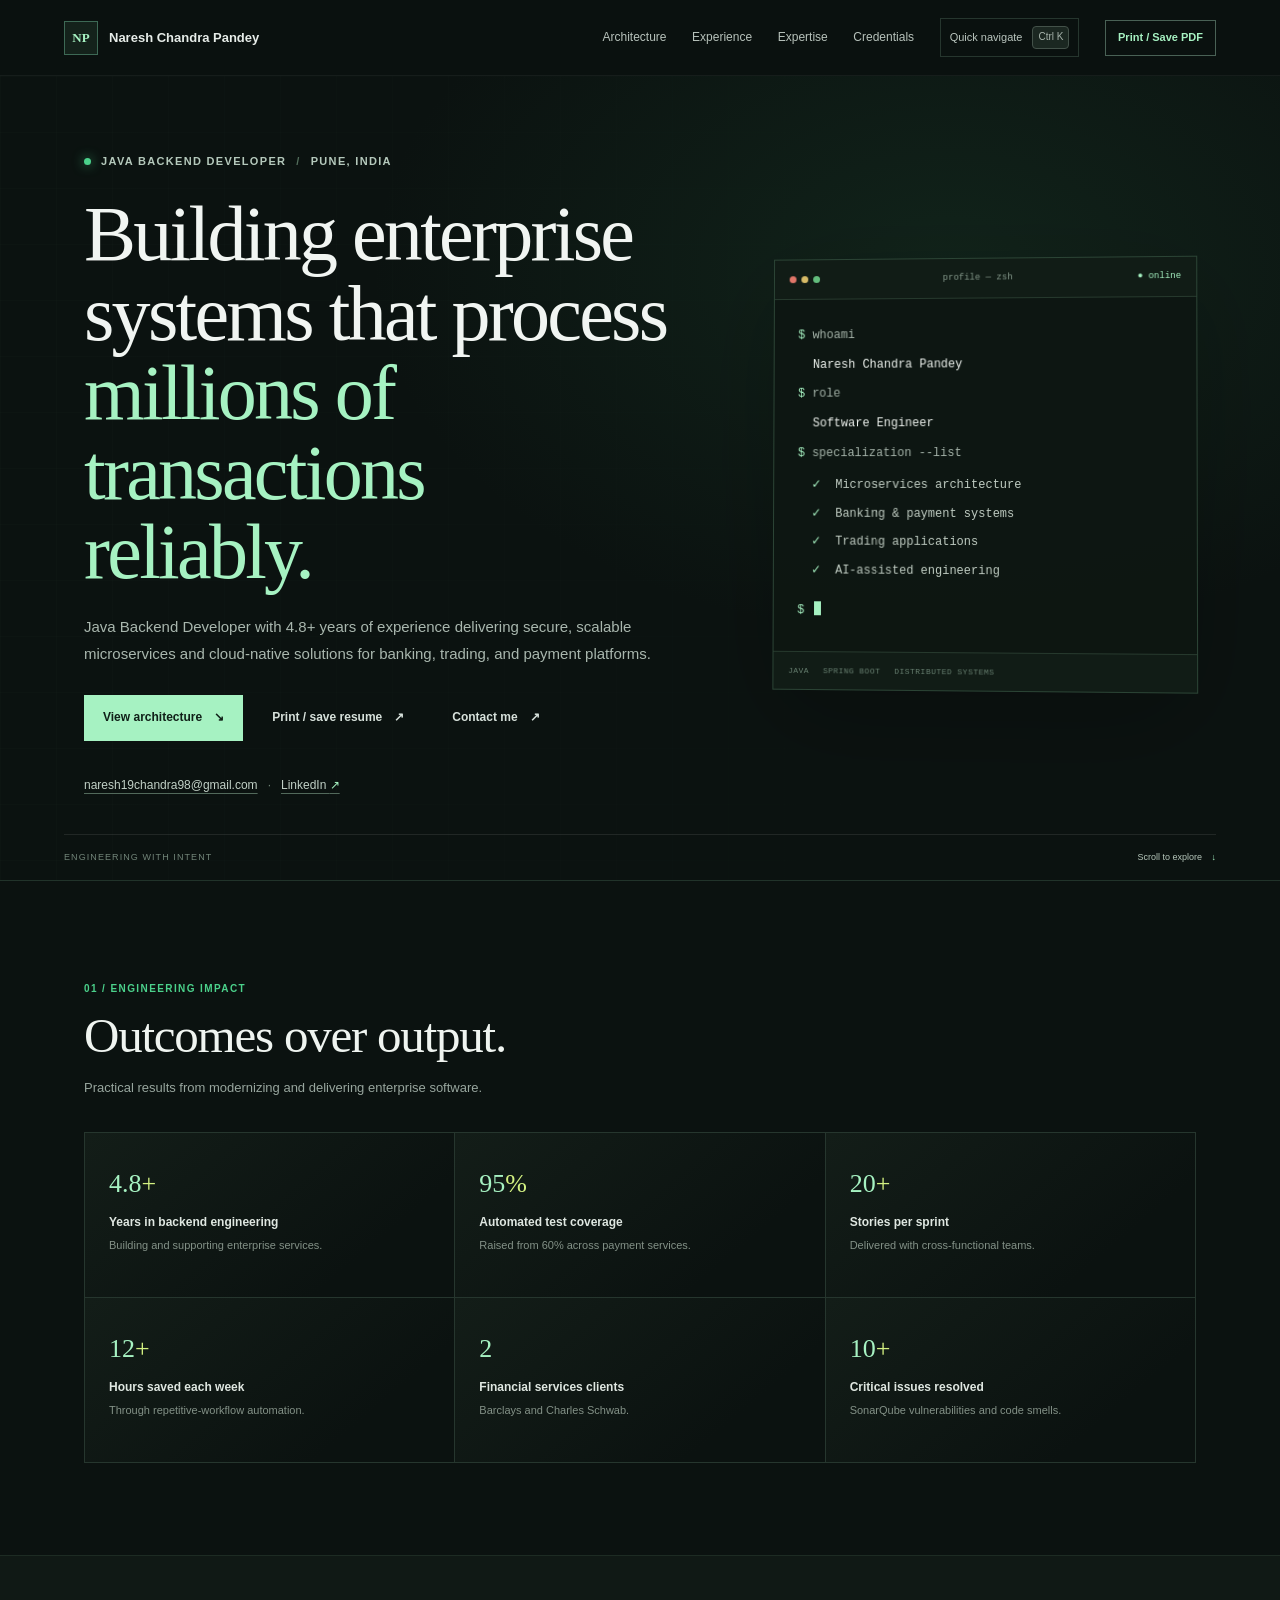
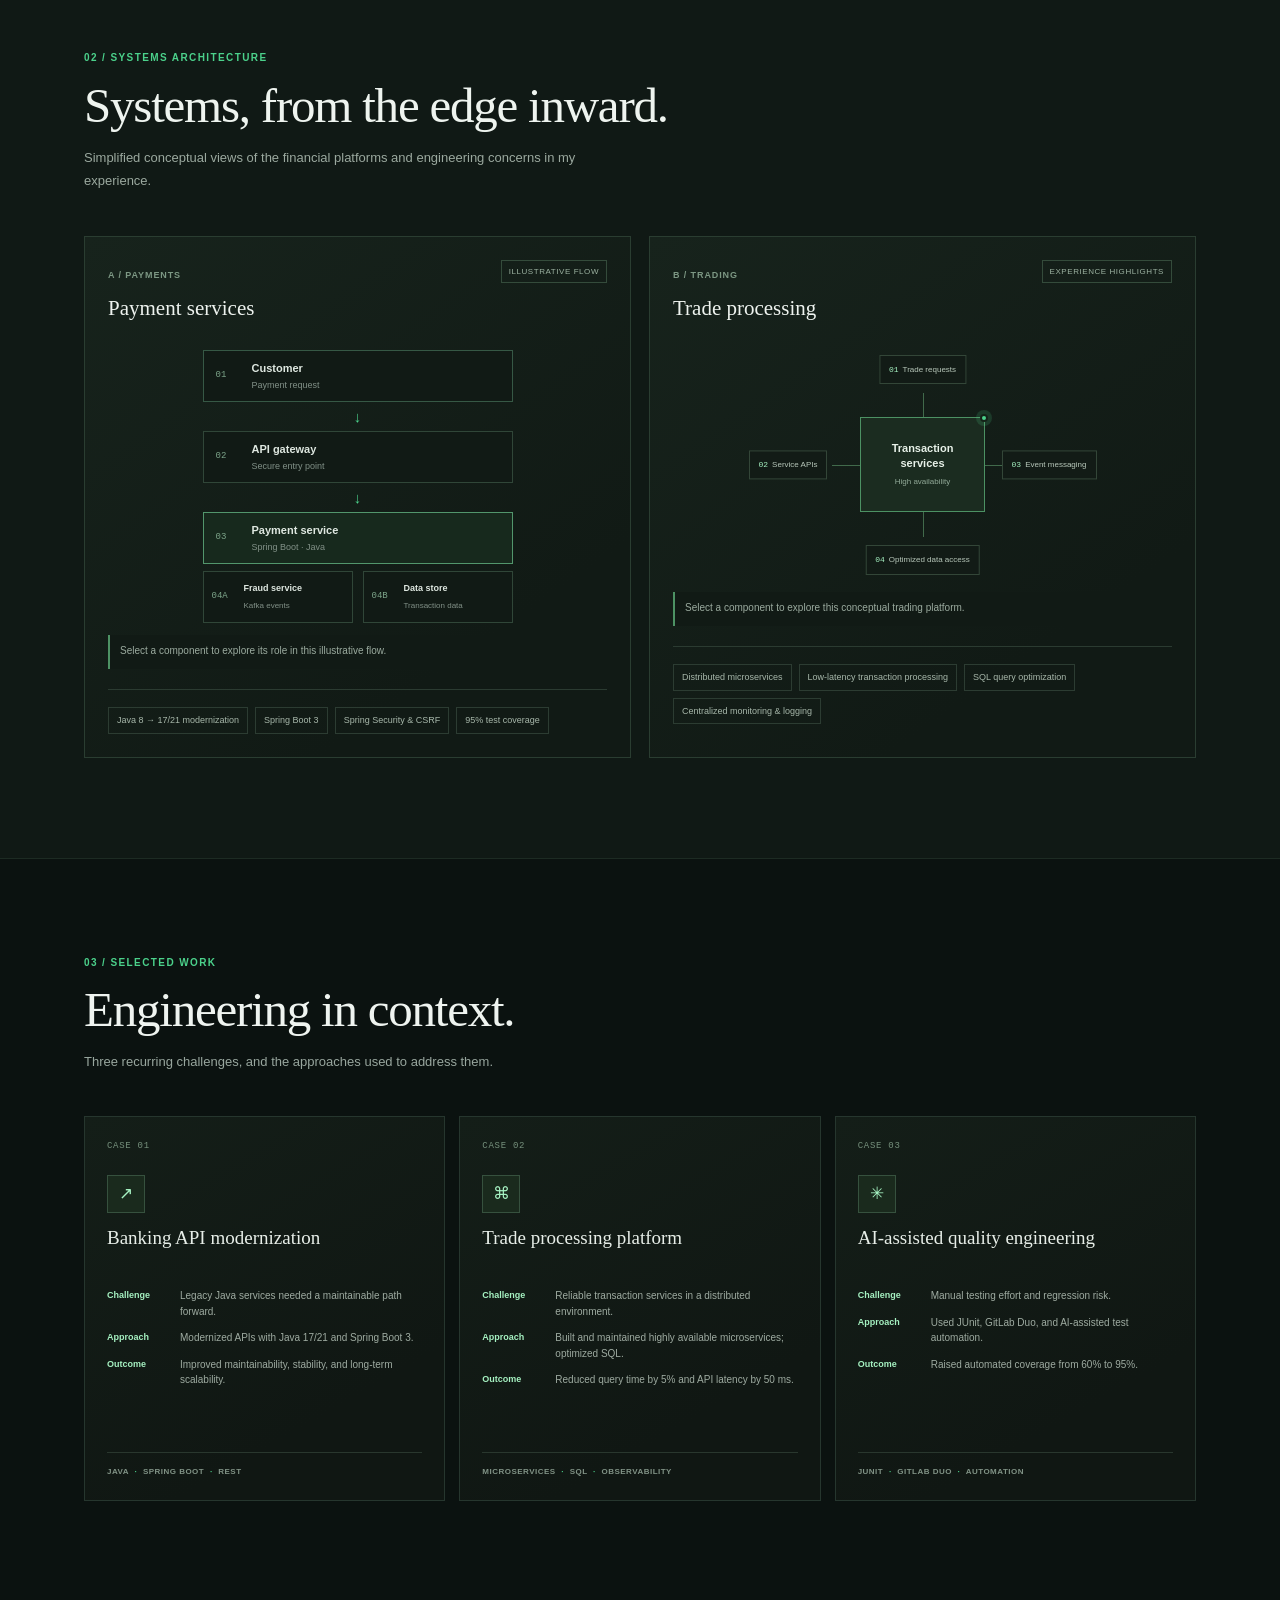
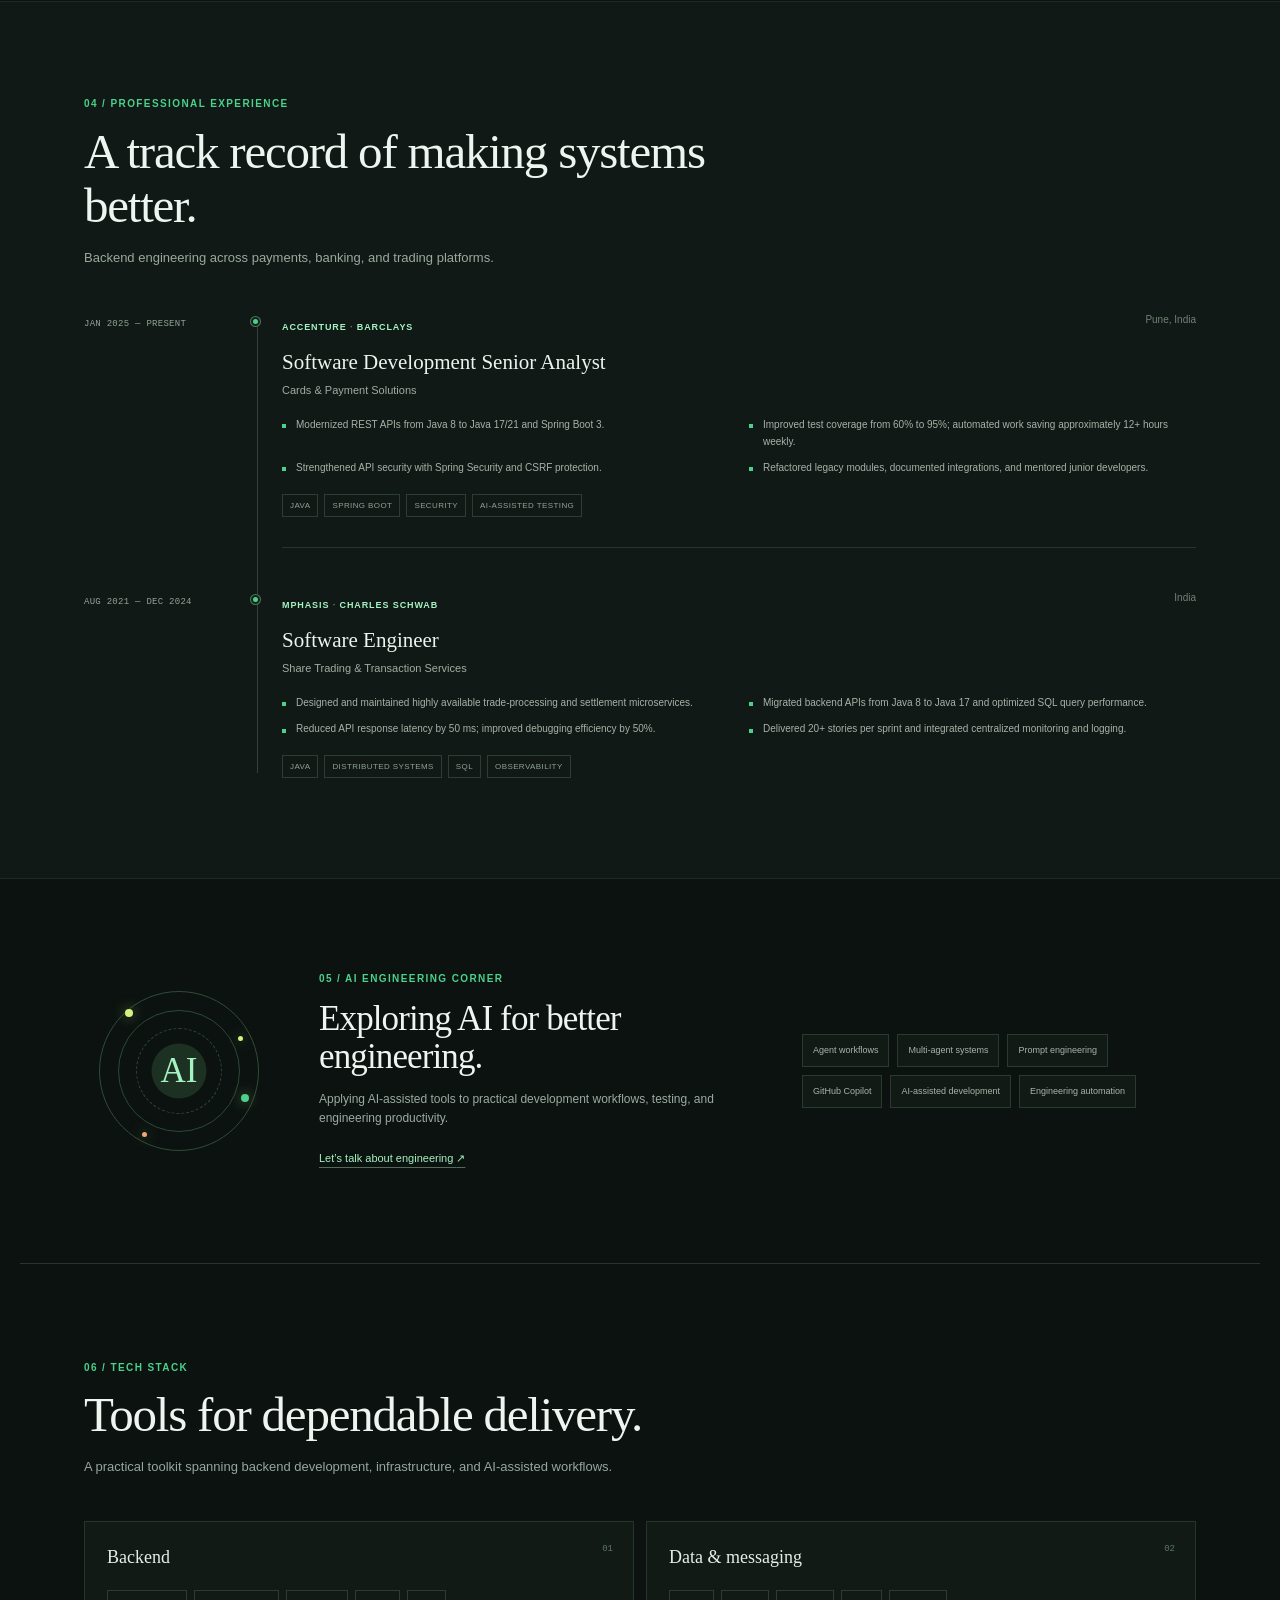
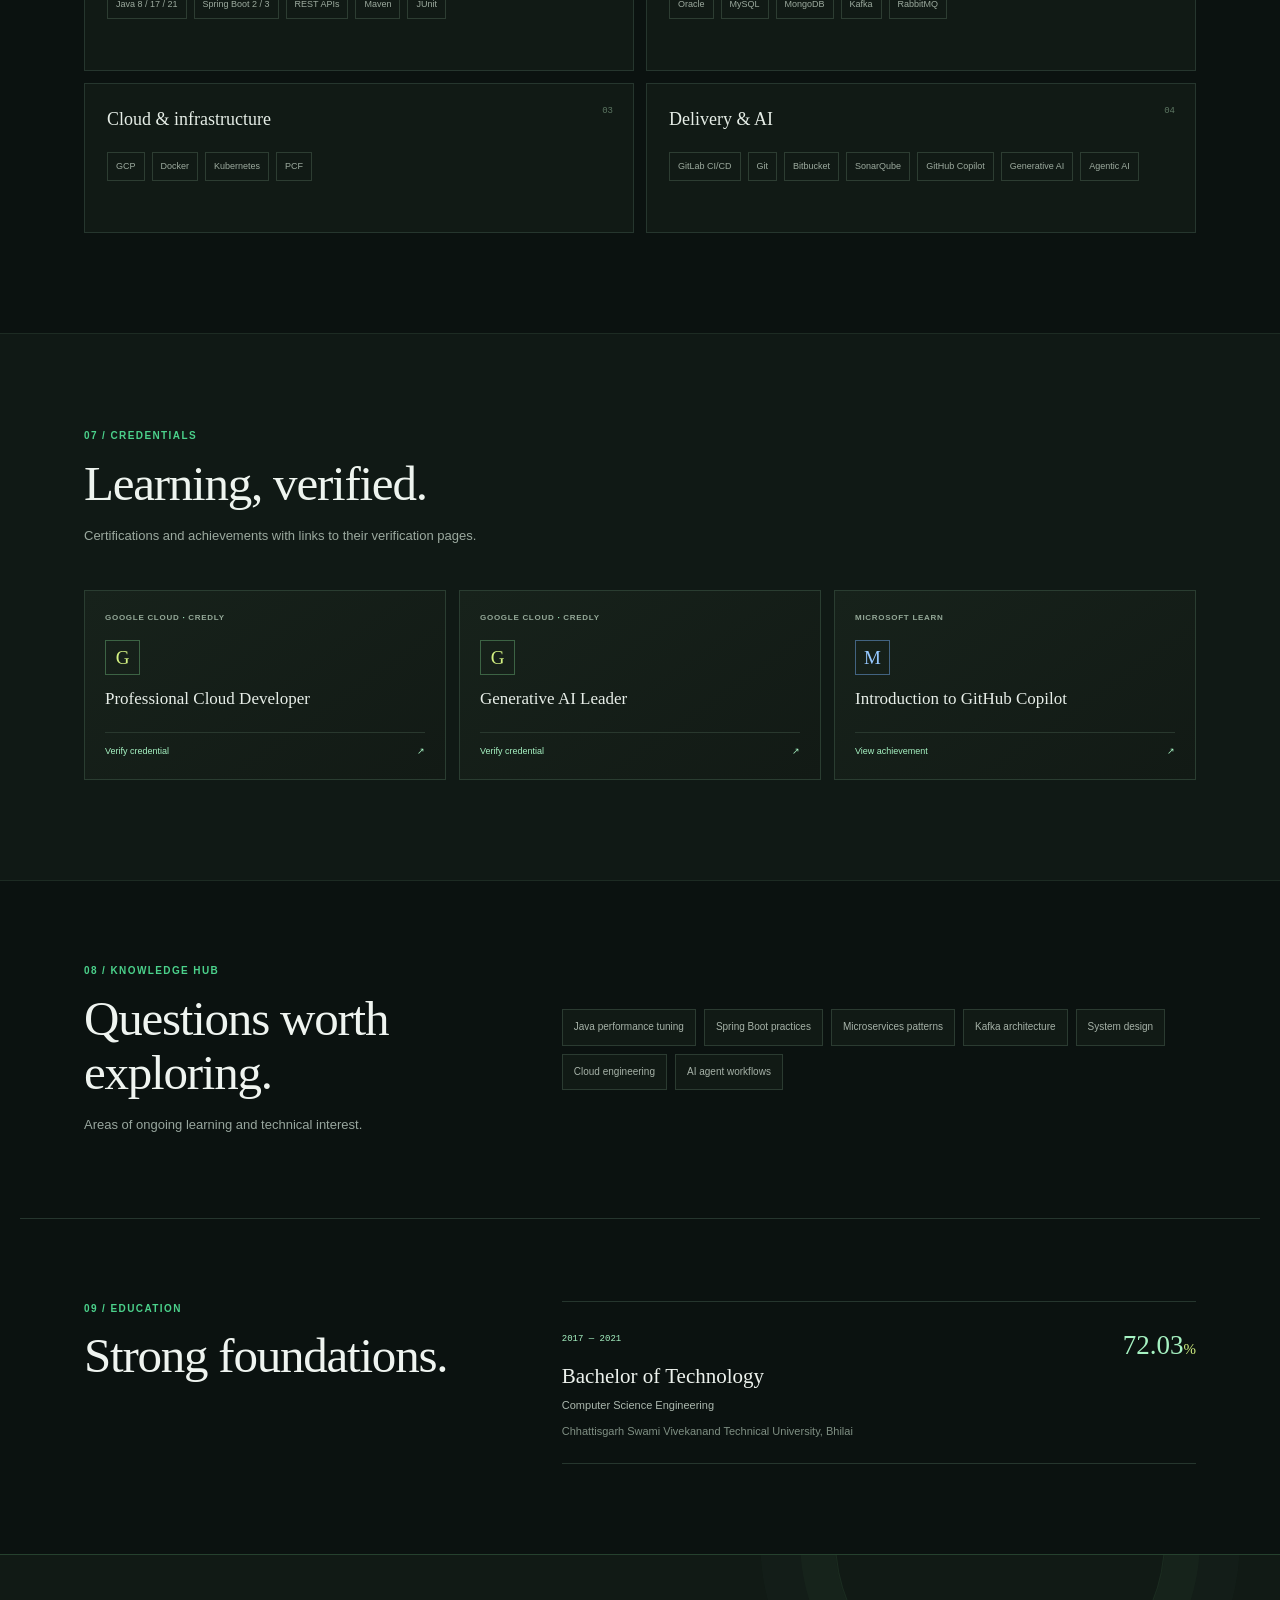
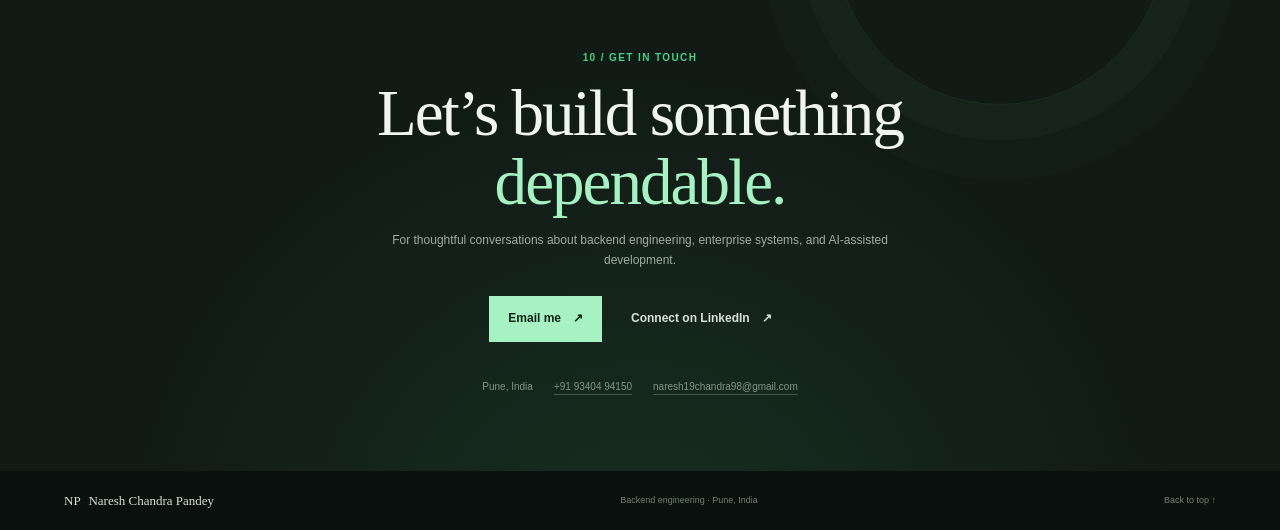
==== commit 2cf26688: "Complete planned portfolio interactions Co-authored-by: Copilot <223556219+Copilot@users.noreply.git" ====
--- a/index.html
+++ b/index.html
@@ -34,10 +34,11 @@
       <div class="hero-inner">
         <div class="hero-copy">
           <p class="eyebrow"><span class="status-dot"></span> Java Backend Developer <span class="eyebrow-divider">/</span> Pune, India</p>
-          <h1 id="hero-title">Building reliable systems for <span>critical moments.</span></h1>
-          <p class="hero-summary">I modernize backend platforms for banking, trading, and payments—with a focus on dependable services, thoughtful architecture, and measurable engineering outcomes.</p>
+          <h1 id="hero-title">Building enterprise systems that process <span>millions of transactions reliably.</span></h1>
+          <p class="hero-summary">Java Backend Developer with 4.8+ years of experience delivering secure, scalable microservices and cloud-native solutions for banking, trading, and payment platforms.</p>
           <div class="hero-actions">
-            <a class="button button-primary" href="#architecture">Explore architecture <span aria-hidden="true">↘</span></a>
+            <a class="button button-primary" href="#architecture">View architecture <span aria-hidden="true">↘</span></a>
+            <button class="button button-quiet" type="button" data-print-resume>Print / save resume <span aria-hidden="true">↗</span></button>
             <a class="button button-quiet" href="#contact">Contact me <span aria-hidden="true">↗</span></a>
           </div>
           <div class="hero-contact" aria-label="Contact links">
@@ -48,10 +49,13 @@
         </div>
         <div class="terminal-card" role="group" aria-label="Engineering focus">
           <div class="terminal-top"><span class="terminal-dots" aria-hidden="true"><i></i><i></i><i></i></span><span>profile — zsh</span><span>● online</span></div>
-          <div class="terminal-body">
-            <p><span class="terminal-prompt">$</span> whoami</p>
-            <p class="terminal-output">Naresh Chandra Pandey</p>
-            <p><span class="terminal-prompt">$</span> focus --list</p>
+          <div class="sr-only">Terminal summary: Naresh Chandra Pandey, Software Engineer. Specializations include microservices architecture, banking and payment systems, trading applications, and AI engineering workflows.</div>
+          <div class="terminal-body" aria-hidden="true">
+            <p><span class="terminal-prompt">$</span> <span data-typewriter>whoami</span></p>
+            <p class="terminal-output"><span data-typewriter>Naresh Chandra Pandey</span></p>
+            <p><span class="terminal-prompt">$</span> <span data-typewriter>role</span></p>
+            <p class="terminal-output"><span data-typewriter>Software Engineer</span></p>
+            <p><span class="terminal-prompt">$</span> <span data-typewriter>specialization --list</span></p>
             <ul class="terminal-list">
               <li><span>✓</span> Microservices architecture</li>
               <li><span>✓</span> Banking &amp; payment systems</li>
@@ -92,29 +96,31 @@
         <div class="architecture-grid">
           <article class="architecture-card">
             <div class="architecture-heading"><div><span class="card-index">A / PAYMENTS</span><h3>Payment services</h3></div><span class="architecture-tag">Illustrative flow</span></div>
-            <div class="flow-diagram" role="img" aria-label="Illustrative payment flow: customer to API gateway to payment service, with a Kafka fraud service and a database">
-              <div class="flow-node flow-node-entry"><span>01</span><strong>Customer</strong><small>Payment request</small></div>
+            <div class="flow-diagram" role="group" aria-label="Interactive illustrative payment flow">
+              <button class="flow-node flow-node-entry" type="button" data-architecture-node data-detail="The customer initiates a payment request."><span>01</span><strong>Customer</strong><small>Payment request</small></button>
               <span class="flow-arrow" aria-hidden="true">↓</span>
-              <div class="flow-node"><span>02</span><strong>API gateway</strong><small>Secure entry point</small></div>
+              <button class="flow-node" type="button" data-architecture-node data-detail="The API gateway provides a secure entry point for payment requests."><span>02</span><strong>API gateway</strong><small>Secure entry point</small></button>
               <span class="flow-arrow" aria-hidden="true">↓</span>
-              <div class="flow-node flow-node-accent"><span>03</span><strong>Payment service</strong><small>Spring Boot · Java</small></div>
+              <button class="flow-node flow-node-accent" type="button" data-architecture-node data-detail="The Java and Spring Boot payment service handles the core payment workflow."><span>03</span><strong>Payment service</strong><small>Spring Boot · Java</small></button>
               <div class="flow-branches">
-                <div class="flow-node"><span>04A</span><strong>Fraud service</strong><small>Kafka events</small></div>
-                <div class="flow-node"><span>04B</span><strong>Data store</strong><small>Transaction data</small></div>
+                <button class="flow-node" type="button" data-architecture-node data-detail="A Kafka event connects payment processing with a fraud service."><span>04A</span><strong>Fraud service</strong><small>Kafka events</small></button>
+                <button class="flow-node" type="button" data-architecture-node data-detail="The data store persists transaction information."><span>04B</span><strong>Data store</strong><small>Transaction data</small></button>
               </div>
             </div>
+            <p class="diagram-detail" aria-live="polite">Select a component to explore its role in this illustrative flow.</p>
             <ul class="architecture-highlights"><li>Java 8 → 17/21 modernization</li><li>Spring Boot 3</li><li>Spring Security &amp; CSRF</li><li>95% test coverage</li></ul>
           </article>
           <article class="architecture-card architecture-card-trading">
             <div class="architecture-heading"><div><span class="card-index">B / TRADING</span><h3>Trade processing</h3></div><span class="architecture-tag">Experience highlights</span></div>
-            <div class="trading-visual" role="img" aria-label="Conceptual distributed trading platform with transaction services, messaging, and optimized data access">
-              <div class="trade-center"><span class="trade-pulse"></span><strong>Transaction<br>services</strong><small>High availability</small></div>
-              <div class="trade-node trade-node-top"><span>01</span>Trade requests</div>
-              <div class="trade-node trade-node-left"><span>02</span>Service APIs</div>
-              <div class="trade-node trade-node-right"><span>03</span>Event messaging</div>
-              <div class="trade-node trade-node-bottom"><span>04</span>Optimized data access</div>
-              <div class="trade-line trade-line-one"></div><div class="trade-line trade-line-two"></div><div class="trade-line trade-line-three"></div><div class="trade-line trade-line-four"></div>
-            </div>
+            <div class="trading-visual" role="group" aria-label="Interactive conceptual distributed trading platform">
+              <button class="trade-center" type="button" data-architecture-node data-detail="High-availability transaction services coordinate trading workflows." aria-pressed="false"><span class="trade-pulse" aria-hidden="true"></span><strong>Transaction<br>services</strong><small>High availability</small></button>
+              <button class="trade-node trade-node-top" type="button" data-architecture-node data-detail="Trade requests enter the platform and begin transaction processing." aria-pressed="false"><span>01</span>Trade requests</button>
+              <button class="trade-node trade-node-left" type="button" data-architecture-node data-detail="Service APIs expose functionality across distributed services." aria-pressed="false"><span>02</span>Service APIs</button>
+              <button class="trade-node trade-node-right" type="button" data-architecture-node data-detail="Event messaging supports communication between distributed services." aria-pressed="false"><span>03</span>Event messaging</button>
+              <button class="trade-node trade-node-bottom" type="button" data-architecture-node data-detail="Optimized data access supports transaction processing." aria-pressed="false"><span>04</span>Optimized data access</button>
+              <div class="trade-line trade-line-one" aria-hidden="true"></div><div class="trade-line trade-line-two" aria-hidden="true"></div><div class="trade-line trade-line-three" aria-hidden="true"></div><div class="trade-line trade-line-four" aria-hidden="true"></div>
+            </div>
+            <p class="diagram-detail" aria-live="polite">Select a component to explore this conceptual trading platform.</p>
             <ul class="architecture-highlights"><li>Distributed microservices</li><li>Low-latency transaction processing</li><li>SQL query optimization</li><li>Centralized monitoring &amp; logging</li></ul>
           </article>
         </div>
--- a/styles.css
+++ b/styles.css
@@ -25,6 +25,7 @@
 :focus-visible { outline: 2px solid var(--lime); outline-offset: 4px; }
 .skip-link { position: fixed; z-index: 20; top: -60px; left: 16px; padding: 10px 14px; color: var(--deep); background: var(--green); }
 .skip-link:focus { top: 12px; }
+.sr-only { position: absolute; width: 1px; height: 1px; overflow: hidden; clip: rect(0, 0, 0, 0); white-space: nowrap; clip-path: inset(50%); }
 
 .site-header { position: sticky; z-index: 10; top: 0; display: flex; justify-content: space-between; align-items: center; min-height: 76px; padding: 0 max(5vw, calc((100vw - 1240px) / 2)); border-bottom: 1px solid rgb(255 255 255 / 5%); background: rgb(11 18 16 / 92%); backdrop-filter: blur(16px); }
 .wordmark { display: inline-flex; align-items: center; gap: 11px; color: var(--ink); font-size: 13px; font-weight: 650; text-decoration: none; white-space: nowrap; }
@@ -111,6 +112,9 @@
 .architecture-tag { padding: 4px 7px; border: 1px solid #344b3b; color: #9cb2a1; font-size: 8px; letter-spacing: .07em; text-transform: uppercase; }
 .flow-diagram { display: grid; justify-items: center; gap: 7px; }
 .flow-node { position: relative; z-index: 1; display: grid; grid-template-columns: 36px 1fr; align-items: center; width: min(100%, 310px); min-height: 52px; padding: 8px 12px; border: 1px solid #304638; background: #111a15; }
+.flow-node, .trade-node, .trade-center { color: inherit; font-family: inherit; text-align: left; cursor: pointer; }
+.flow-node:hover, .flow-node[aria-pressed="true"] { border-color: var(--green-strong); background: #1a2a1e; }
+.flow-node:focus-visible, .trade-node:focus-visible, .trade-center:focus-visible { z-index: 3; outline: 2px solid var(--lime); outline-offset: 3px; }
 .flow-node > span { grid-row: span 2; color: #7da58a; font-family: Consolas, monospace; font-size: 9px; }
 .flow-node strong { color: #dfe8e1; font-size: 11px; font-weight: 600; }
 .flow-node small { color: #819087; font-size: 9px; }
@@ -121,14 +125,17 @@
 .flow-branches .flow-node { grid-template-columns: 32px 1fr; width: auto; padding: 8px; }
 .flow-branches .flow-node strong { font-size: 9px; }
 .flow-branches .flow-node small { font-size: 8px; }
+.diagram-detail { min-height: 34px; margin: 12px 0 0; padding: 8px 10px; border-left: 2px solid #4d9264; color: #9bab9f; background: #111a15; font-size: 10px; line-height: 1.5; }
 .architecture-highlights { display: flex; flex-wrap: wrap; gap: 7px; margin: 20px 0 0; padding: 17px 0 0; border-top: 1px solid #2b3b31; list-style: none; }
 .architecture-highlights li { padding: 5px 8px; border: 1px solid #2c3c32; color: #a7b7aa; font-size: 9px; }
 .trading-visual { position: relative; display: grid; width: 100%; max-width: 350px; height: 230px; margin: 0 auto; place-items: center; }
 .trade-center { position: relative; z-index: 2; display: grid; width: 125px; height: 95px; place-content: center; border: 1px solid #4c9163; background: #1b2c20; text-align: center; }
+.trade-center:hover, .trade-center[aria-pressed="true"] { border-color: var(--lime); background: #223823; }
 .trade-center strong { color: #e7f1e8; font-size: 11px; line-height: 1.35; }
 .trade-center small { margin-top: 5px; color: #91a997; font-size: 8px; }
 .trade-pulse { position: absolute; top: -4px; right: -4px; width: 8px; height: 8px; border: 2px solid #142218; border-radius: 50%; background: var(--green-strong); box-shadow: 0 0 0 4px rgb(75 209 139 / 16%); }
 .trade-node { position: absolute; z-index: 2; padding: 7px 9px; border: 1px solid #334638; color: #b8c8bb; background: #121b16; font-size: 8px; }
+.trade-node:hover, .trade-node[aria-pressed="true"] { border-color: var(--green-strong); color: #e0efe3; background: #1d2d21; }
 .trade-node span { margin-right: 4px; color: var(--green); font-family: Consolas, monospace; font-size: 8px; }
 .trade-node-top { top: 5px; left: 50%; transform: translateX(-50%); }
 .trade-node-left { top: 50%; left: 1px; transform: translateY(-50%); }
@@ -368,6 +375,7 @@
   h1 { color: #102018; font-size: 38pt; }
   h1 span, .contact-inner h2 span { color: #17683a; }
   .terminal-card, .impact-card, .architecture-card, .case-card, .stack-card, .credential-card, .flow-node, .trade-node, .trade-center, .knowledge-grid span, .ai-topics span { color: #172019; background: white; border-color: #aebbb2; box-shadow: none; }
+  .diagram-detail { color: #172019; background: white; border-color: #526c58; }
   .section-wrap, .architecture-section .section-wrap, .experience-section .section-wrap, .credentials-section .section-wrap, .ai-section, .expertise-section, .knowledge-section, .education-section { padding: 20px 0; }
   .section-intro { margin-bottom: 14px; }
   .section-intro h2, .ai-copy h2 { font-size: 19pt; }
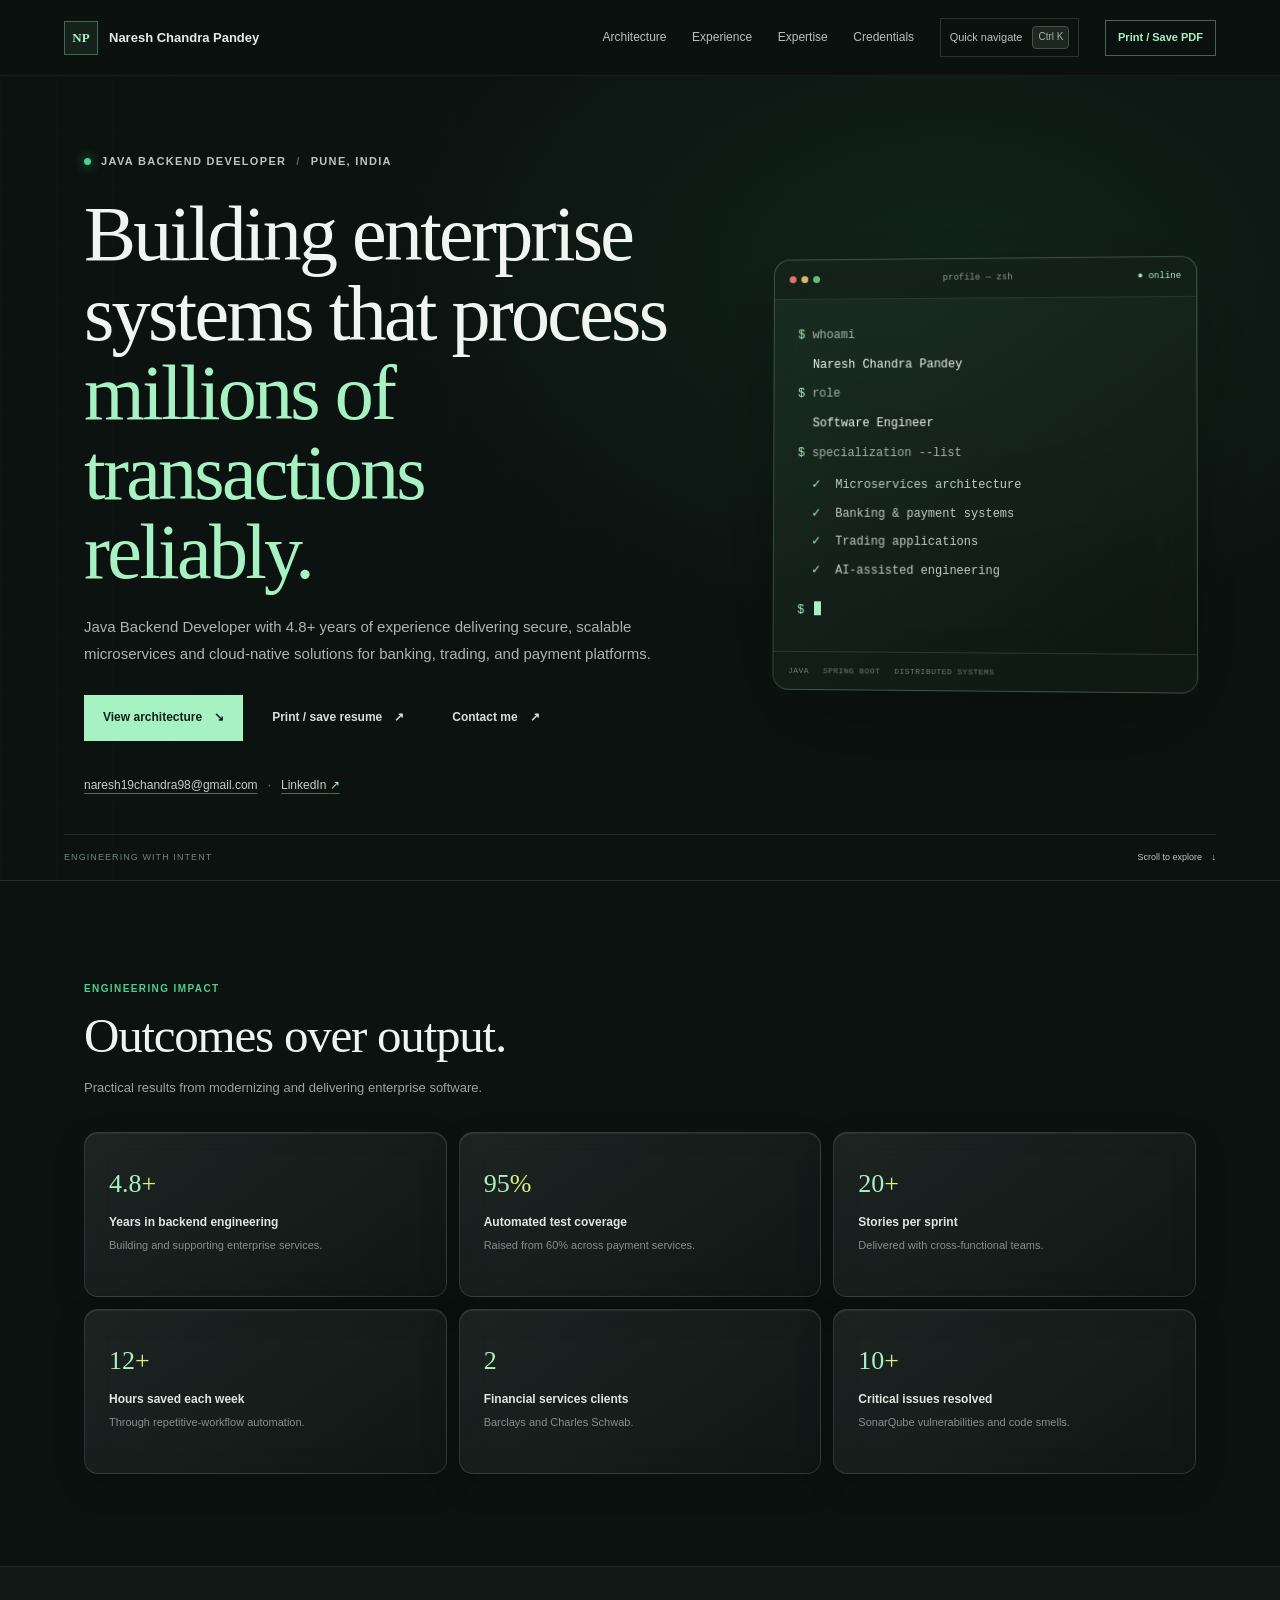
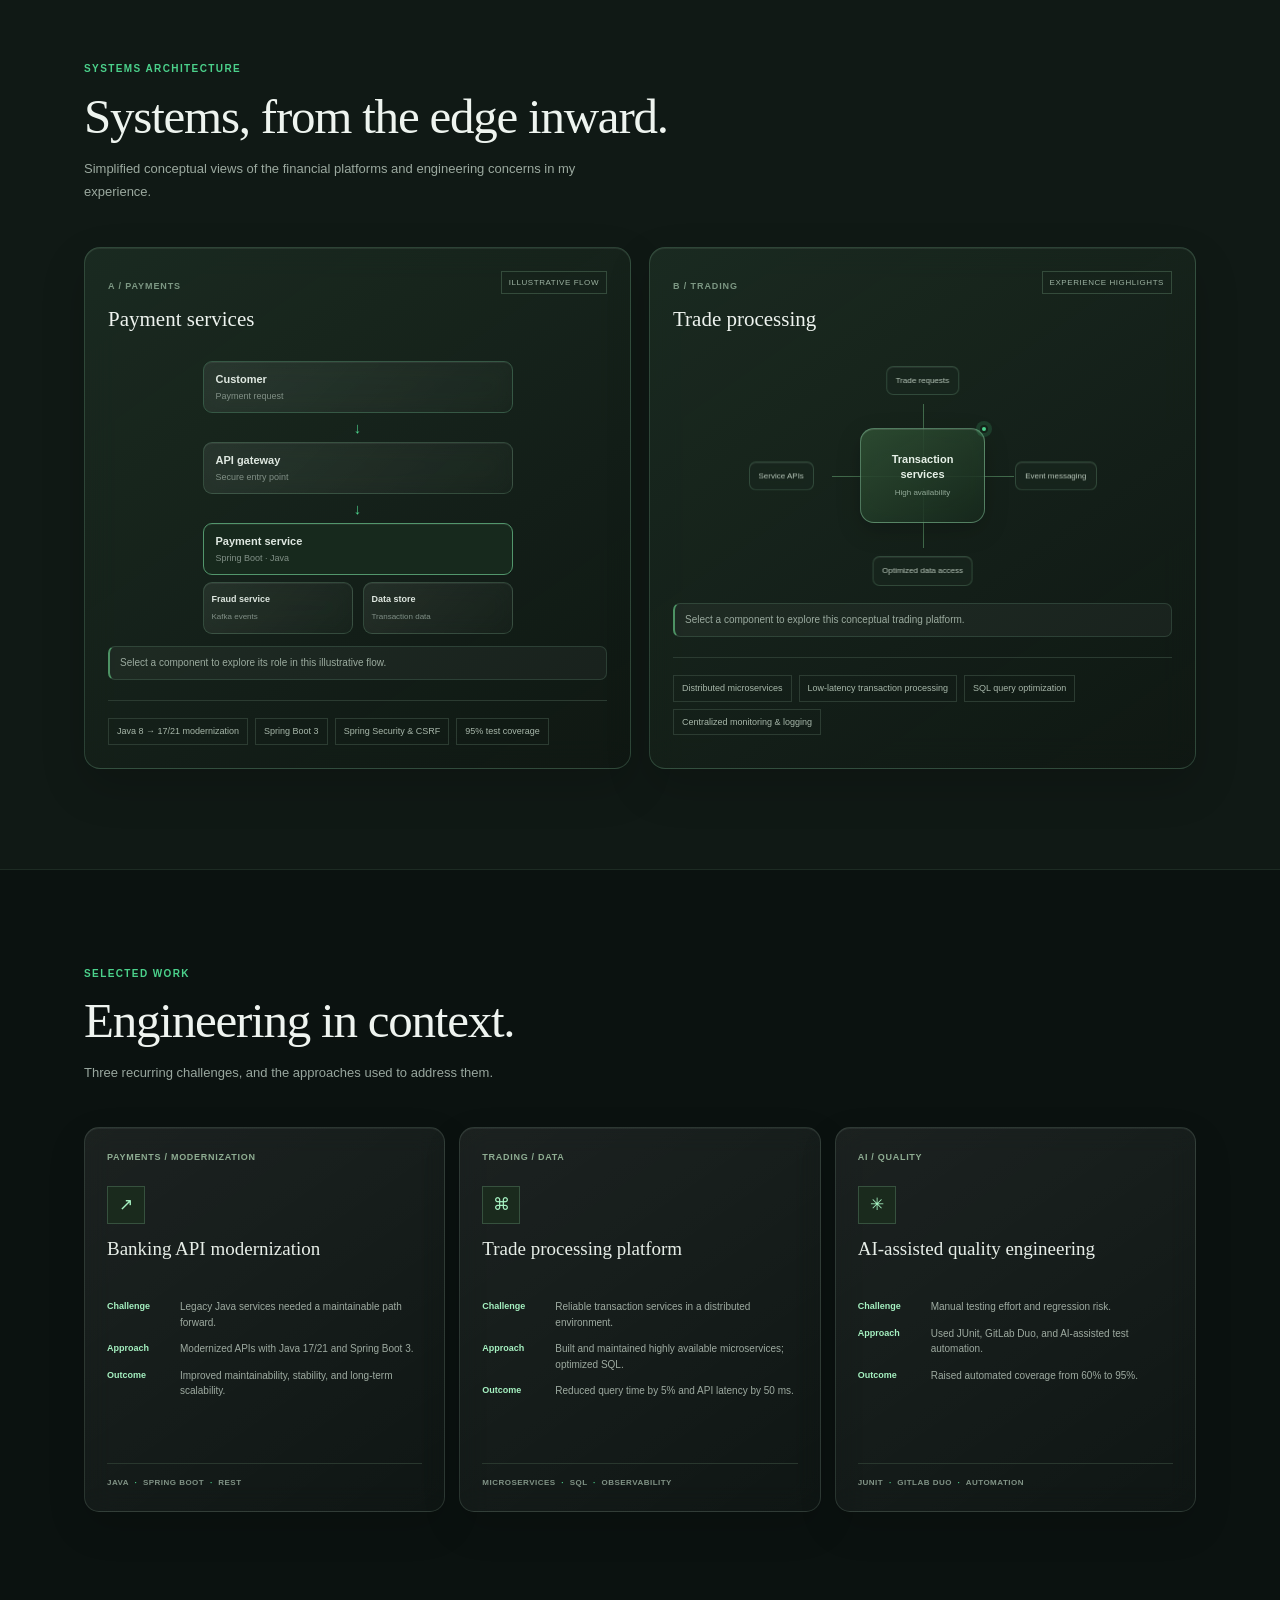
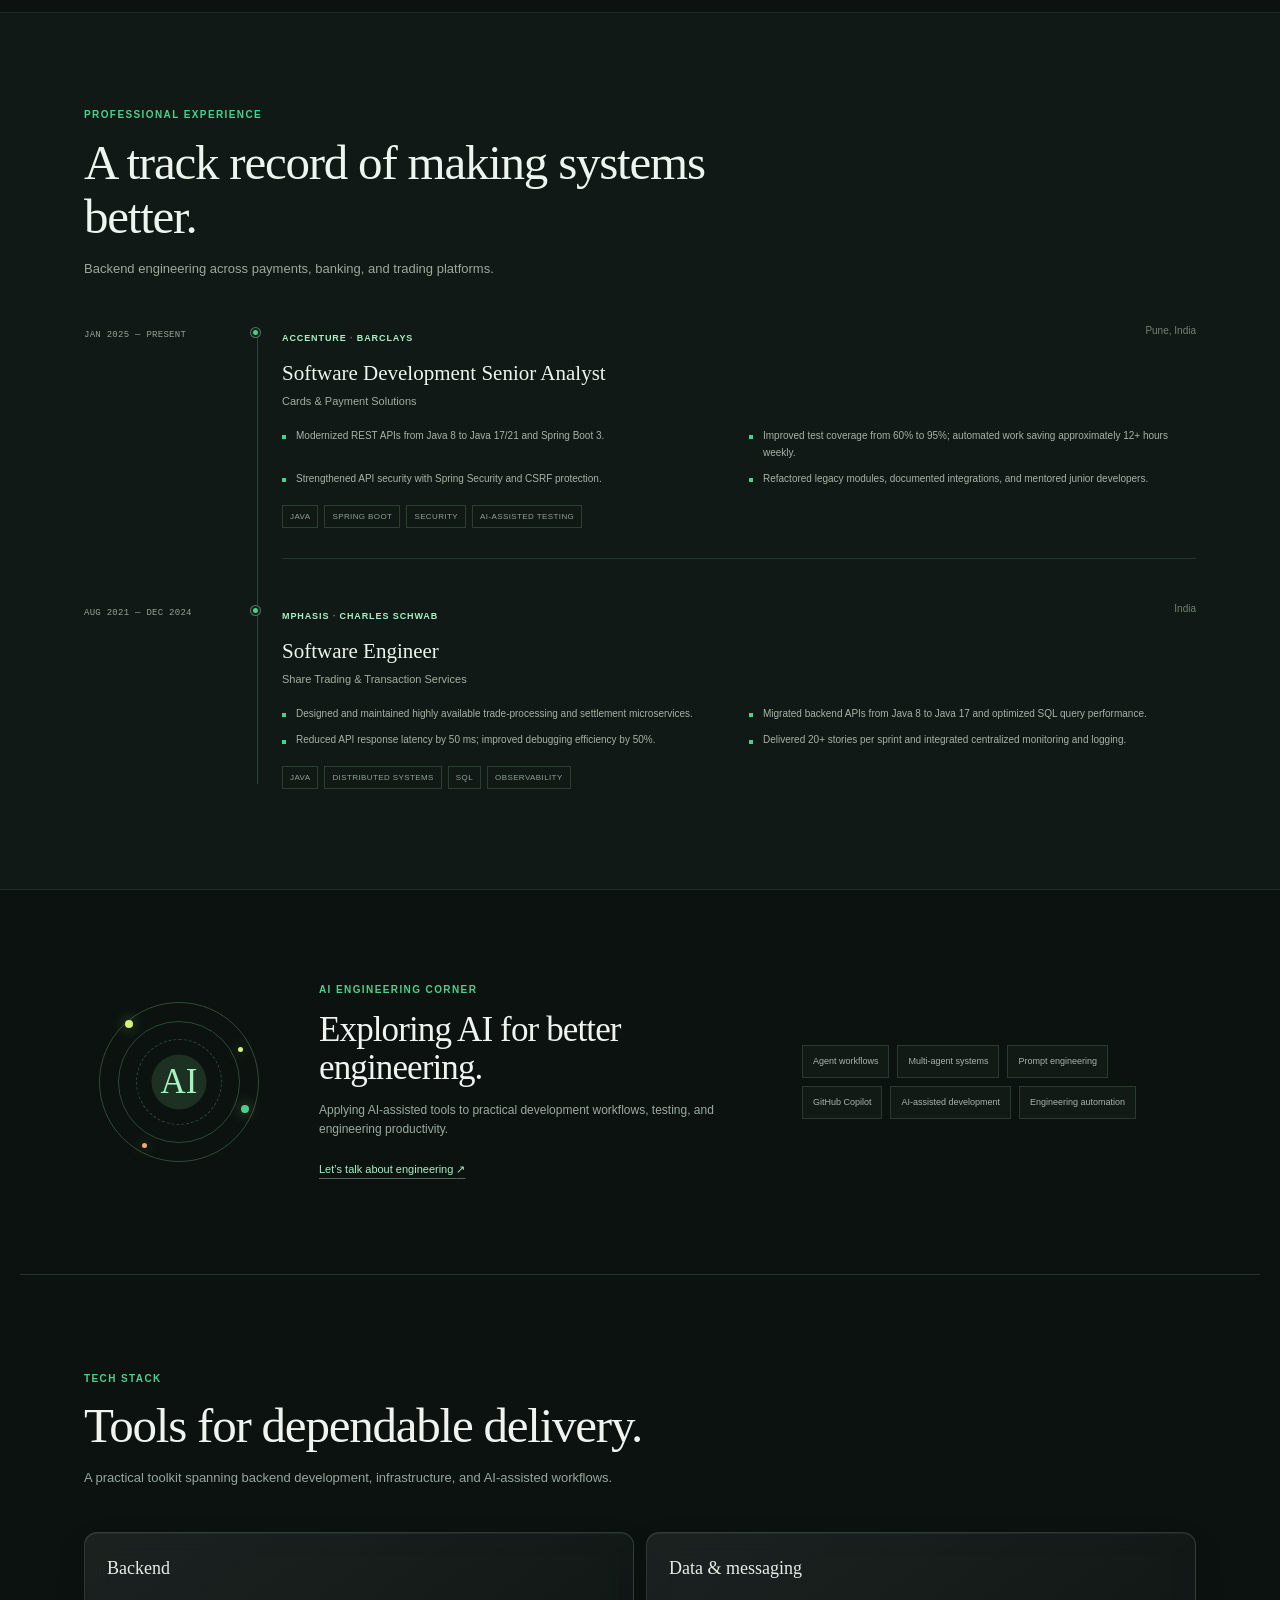
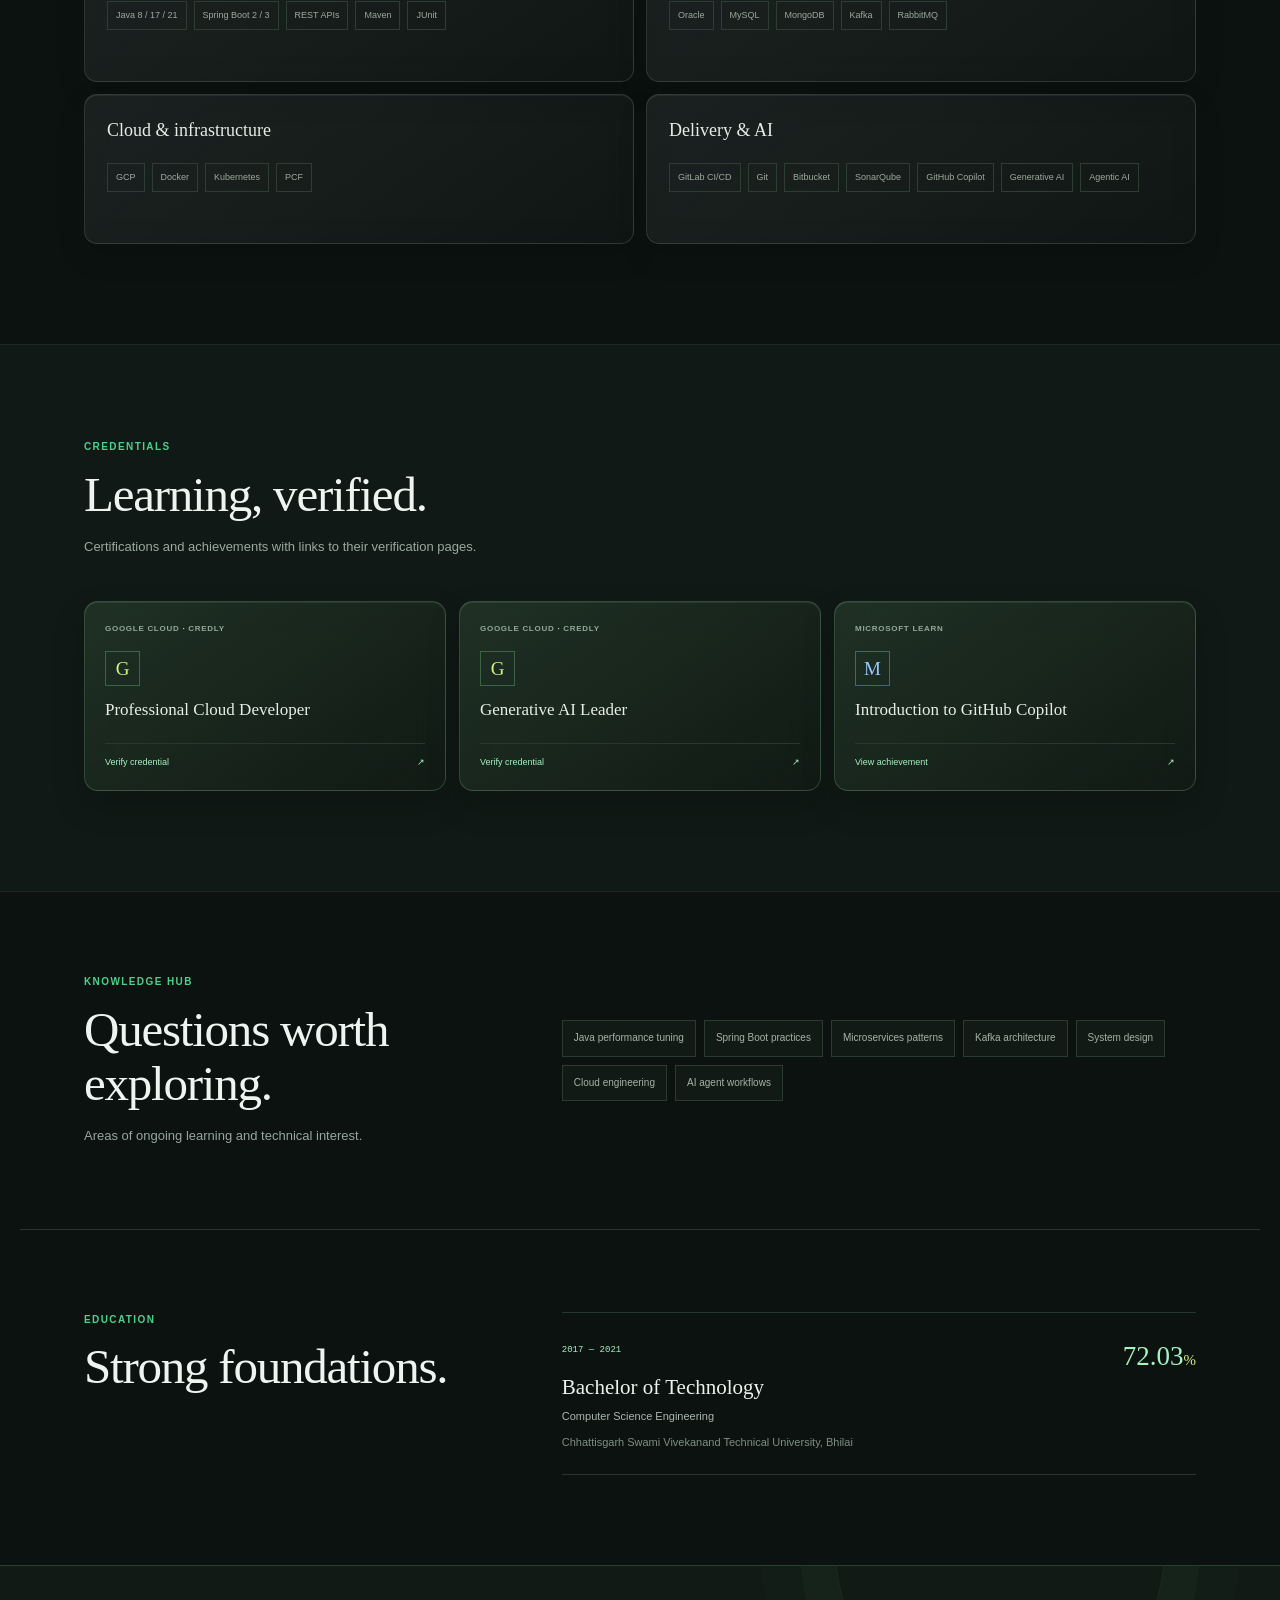
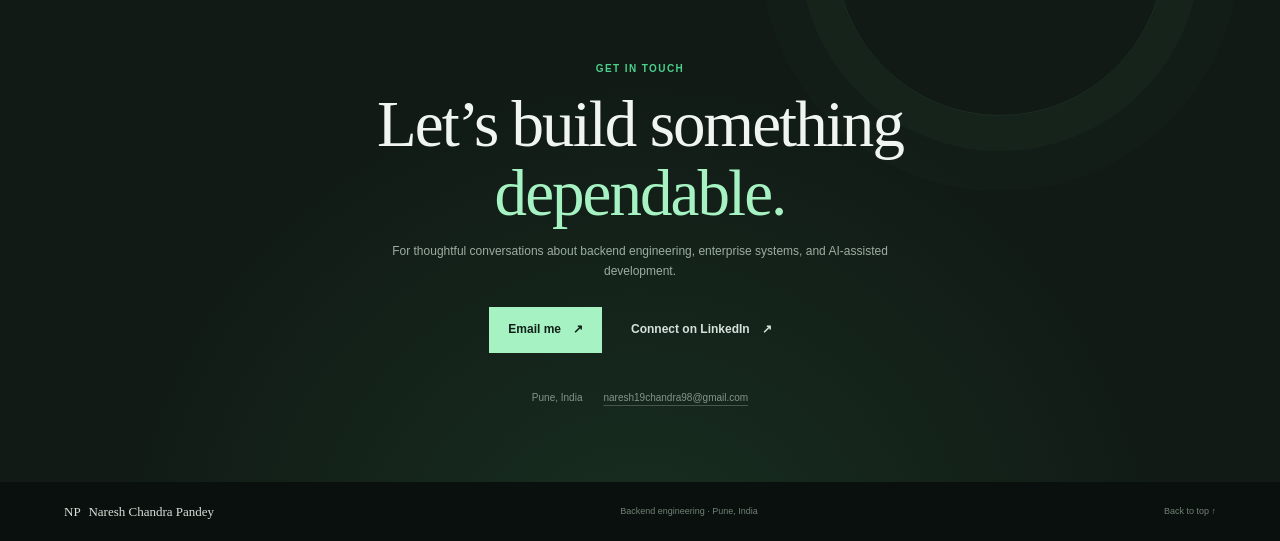
==== commit 1d5ce80f: "removed contact number and added glassmorphism" ====
--- a/index.html
+++ b/index.html
@@ -72,7 +72,7 @@
 
     <section class="impact-section section-wrap" id="impact" aria-labelledby="impact-title">
       <div class="section-intro">
-        <p class="section-kicker">01 / Engineering impact</p>
+        <p class="section-kicker">Engineering impact</p>
         <h2 id="impact-title">Outcomes over output.</h2>
         <p>Practical results from modernizing and delivering enterprise software.</p>
       </div>
@@ -89,7 +89,7 @@
     <section class="architecture-section section-dark" id="architecture" aria-labelledby="architecture-title">
       <div class="section-wrap">
         <div class="section-intro section-intro-light">
-          <p class="section-kicker">02 / Systems architecture</p>
+          <p class="section-kicker">Systems architecture</p>
           <h2 id="architecture-title">Systems, from the edge inward.</h2>
           <p>Simplified conceptual views of the financial platforms and engineering concerns in my experience.</p>
         </div>
@@ -97,14 +97,14 @@
           <article class="architecture-card">
             <div class="architecture-heading"><div><span class="card-index">A / PAYMENTS</span><h3>Payment services</h3></div><span class="architecture-tag">Illustrative flow</span></div>
             <div class="flow-diagram" role="group" aria-label="Interactive illustrative payment flow">
-              <button class="flow-node flow-node-entry" type="button" data-architecture-node data-detail="The customer initiates a payment request."><span>01</span><strong>Customer</strong><small>Payment request</small></button>
+              <button class="flow-node flow-node-entry" type="button" data-architecture-node data-detail="The customer initiates a payment request."><strong>Customer</strong><small>Payment request</small></button>
               <span class="flow-arrow" aria-hidden="true">↓</span>
-              <button class="flow-node" type="button" data-architecture-node data-detail="The API gateway provides a secure entry point for payment requests."><span>02</span><strong>API gateway</strong><small>Secure entry point</small></button>
+              <button class="flow-node" type="button" data-architecture-node data-detail="The API gateway provides a secure entry point for payment requests."><strong>API gateway</strong><small>Secure entry point</small></button>
               <span class="flow-arrow" aria-hidden="true">↓</span>
-              <button class="flow-node flow-node-accent" type="button" data-architecture-node data-detail="The Java and Spring Boot payment service handles the core payment workflow."><span>03</span><strong>Payment service</strong><small>Spring Boot · Java</small></button>
+              <button class="flow-node flow-node-accent" type="button" data-architecture-node data-detail="The Java and Spring Boot payment service handles the core payment workflow."><strong>Payment service</strong><small>Spring Boot · Java</small></button>
               <div class="flow-branches">
-                <button class="flow-node" type="button" data-architecture-node data-detail="A Kafka event connects payment processing with a fraud service."><span>04A</span><strong>Fraud service</strong><small>Kafka events</small></button>
-                <button class="flow-node" type="button" data-architecture-node data-detail="The data store persists transaction information."><span>04B</span><strong>Data store</strong><small>Transaction data</small></button>
+                <button class="flow-node" type="button" data-architecture-node data-detail="A Kafka event connects payment processing with a fraud service."><strong>Fraud service</strong><small>Kafka events</small></button>
+                <button class="flow-node" type="button" data-architecture-node data-detail="The data store persists transaction information."><strong>Data store</strong><small>Transaction data</small></button>
               </div>
             </div>
             <p class="diagram-detail" aria-live="polite">Select a component to explore its role in this illustrative flow.</p>
@@ -114,10 +114,10 @@
             <div class="architecture-heading"><div><span class="card-index">B / TRADING</span><h3>Trade processing</h3></div><span class="architecture-tag">Experience highlights</span></div>
             <div class="trading-visual" role="group" aria-label="Interactive conceptual distributed trading platform">
               <button class="trade-center" type="button" data-architecture-node data-detail="High-availability transaction services coordinate trading workflows." aria-pressed="false"><span class="trade-pulse" aria-hidden="true"></span><strong>Transaction<br>services</strong><small>High availability</small></button>
-              <button class="trade-node trade-node-top" type="button" data-architecture-node data-detail="Trade requests enter the platform and begin transaction processing." aria-pressed="false"><span>01</span>Trade requests</button>
-              <button class="trade-node trade-node-left" type="button" data-architecture-node data-detail="Service APIs expose functionality across distributed services." aria-pressed="false"><span>02</span>Service APIs</button>
-              <button class="trade-node trade-node-right" type="button" data-architecture-node data-detail="Event messaging supports communication between distributed services." aria-pressed="false"><span>03</span>Event messaging</button>
-              <button class="trade-node trade-node-bottom" type="button" data-architecture-node data-detail="Optimized data access supports transaction processing." aria-pressed="false"><span>04</span>Optimized data access</button>
+              <button class="trade-node trade-node-top" type="button" data-architecture-node data-detail="Trade requests enter the platform and begin transaction processing." aria-pressed="false">Trade requests</button>
+              <button class="trade-node trade-node-left" type="button" data-architecture-node data-detail="Service APIs expose functionality across distributed services." aria-pressed="false">Service APIs</button>
+              <button class="trade-node trade-node-right" type="button" data-architecture-node data-detail="Event messaging supports communication between distributed services." aria-pressed="false">Event messaging</button>
+              <button class="trade-node trade-node-bottom" type="button" data-architecture-node data-detail="Optimized data access supports transaction processing." aria-pressed="false">Optimized data access</button>
               <div class="trade-line trade-line-one" aria-hidden="true"></div><div class="trade-line trade-line-two" aria-hidden="true"></div><div class="trade-line trade-line-three" aria-hidden="true"></div><div class="trade-line trade-line-four" aria-hidden="true"></div>
             </div>
             <p class="diagram-detail" aria-live="polite">Select a component to explore this conceptual trading platform.</p>
@@ -129,21 +129,21 @@
 
     <section class="case-section section-wrap" id="case-studies" aria-labelledby="case-title">
       <div class="section-intro">
-        <p class="section-kicker">03 / Selected work</p>
+        <p class="section-kicker">Selected work</p>
         <h2 id="case-title">Engineering in context.</h2>
         <p>Three recurring challenges, and the approaches used to address them.</p>
       </div>
       <div class="case-grid">
-        <article class="case-card"><span class="case-number">CASE 01</span><div class="case-icon" aria-hidden="true">↗</div><h3>Banking API modernization</h3><dl><div><dt>Challenge</dt><dd>Legacy Java services needed a maintainable path forward.</dd></div><div><dt>Approach</dt><dd>Modernized APIs with Java 17/21 and Spring Boot 3.</dd></div><div><dt>Outcome</dt><dd>Improved maintainability, stability, and long-term scalability.</dd></div></dl><span class="case-stack">JAVA <i>·</i> SPRING BOOT <i>·</i> REST</span></article>
-        <article class="case-card"><span class="case-number">CASE 02</span><div class="case-icon" aria-hidden="true">⌘</div><h3>Trade processing platform</h3><dl><div><dt>Challenge</dt><dd>Reliable transaction services in a distributed environment.</dd></div><div><dt>Approach</dt><dd>Built and maintained highly available microservices; optimized SQL.</dd></div><div><dt>Outcome</dt><dd>Reduced query time by 5% and API latency by 50 ms.</dd></div></dl><span class="case-stack">MICROSERVICES <i>·</i> SQL <i>·</i> OBSERVABILITY</span></article>
-        <article class="case-card"><span class="case-number">CASE 03</span><div class="case-icon" aria-hidden="true">✳</div><h3>AI-assisted quality engineering</h3><dl><div><dt>Challenge</dt><dd>Manual testing effort and regression risk.</dd></div><div><dt>Approach</dt><dd>Used JUnit, GitLab Duo, and AI-assisted test automation.</dd></div><div><dt>Outcome</dt><dd>Raised automated coverage from 60% to 95%.</dd></div></dl><span class="case-stack">JUNIT <i>·</i> GITLAB DUO <i>·</i> AUTOMATION</span></article>
+        <article class="case-card"><span class="case-label">PAYMENTS / MODERNIZATION</span><div class="case-icon" aria-hidden="true">↗</div><h3>Banking API modernization</h3><dl><div><dt>Challenge</dt><dd>Legacy Java services needed a maintainable path forward.</dd></div><div><dt>Approach</dt><dd>Modernized APIs with Java 17/21 and Spring Boot 3.</dd></div><div><dt>Outcome</dt><dd>Improved maintainability, stability, and long-term scalability.</dd></div></dl><span class="case-stack">JAVA <i>·</i> SPRING BOOT <i>·</i> REST</span></article>
+        <article class="case-card"><span class="case-label">TRADING / DATA</span><div class="case-icon" aria-hidden="true">⌘</div><h3>Trade processing platform</h3><dl><div><dt>Challenge</dt><dd>Reliable transaction services in a distributed environment.</dd></div><div><dt>Approach</dt><dd>Built and maintained highly available microservices; optimized SQL.</dd></div><div><dt>Outcome</dt><dd>Reduced query time by 5% and API latency by 50 ms.</dd></div></dl><span class="case-stack">MICROSERVICES <i>·</i> SQL <i>·</i> OBSERVABILITY</span></article>
+        <article class="case-card"><span class="case-label">AI / QUALITY</span><div class="case-icon" aria-hidden="true">✳</div><h3>AI-assisted quality engineering</h3><dl><div><dt>Challenge</dt><dd>Manual testing effort and regression risk.</dd></div><div><dt>Approach</dt><dd>Used JUnit, GitLab Duo, and AI-assisted test automation.</dd></div><div><dt>Outcome</dt><dd>Raised automated coverage from 60% to 95%.</dd></div></dl><span class="case-stack">JUNIT <i>·</i> GITLAB DUO <i>·</i> AUTOMATION</span></article>
       </div>
     </section>
 
     <section class="experience-section section-dark" id="experience" aria-labelledby="experience-title">
       <div class="section-wrap">
         <div class="section-intro section-intro-light">
-          <p class="section-kicker">04 / Professional experience</p>
+          <p class="section-kicker">Professional experience</p>
           <h2 id="experience-title">A track record of making systems better.</h2>
           <p>Backend engineering across payments, banking, and trading platforms.</p>
         </div>
@@ -168,28 +168,28 @@
 
     <section class="ai-section section-wrap" id="ai-engineering" aria-labelledby="ai-title">
       <div class="ai-orbit" aria-hidden="true"><span>AI</span><i></i><i></i><i></i><i></i></div>
-      <div class="ai-copy"><p class="section-kicker">05 / AI engineering corner</p><h2 id="ai-title">Exploring AI for better engineering.</h2><p>Applying AI-assisted tools to practical development workflows, testing, and engineering productivity.</p><a href="#contact" class="text-link">Let’s talk about engineering <span aria-hidden="true">↗</span></a></div>
+      <div class="ai-copy"><p class="section-kicker">AI engineering corner</p><h2 id="ai-title">Exploring AI for better engineering.</h2><p>Applying AI-assisted tools to practical development workflows, testing, and engineering productivity.</p><a href="#contact" class="text-link">Let’s talk about engineering <span aria-hidden="true">↗</span></a></div>
       <div class="ai-topics" aria-label="AI engineering focus areas"><span>Agent workflows</span><span>Multi-agent systems</span><span>Prompt engineering</span><span>GitHub Copilot</span><span>AI-assisted development</span><span>Engineering automation</span></div>
     </section>
 
     <section class="expertise-section section-wrap" id="expertise" aria-labelledby="expertise-title">
       <div class="section-intro">
-        <p class="section-kicker">06 / Tech stack</p>
+        <p class="section-kicker">Tech stack</p>
         <h2 id="expertise-title">Tools for dependable delivery.</h2>
         <p>A practical toolkit spanning backend development, infrastructure, and AI-assisted workflows.</p>
       </div>
       <div class="stack-grid">
-        <article class="stack-card"><span class="stack-index">01</span><h3>Backend</h3><div class="stack-tags"><span>Java 8 / 17 / 21</span><span>Spring Boot 2 / 3</span><span>REST APIs</span><span>Maven</span><span>JUnit</span></div></article>
-        <article class="stack-card"><span class="stack-index">02</span><h3>Data &amp; messaging</h3><div class="stack-tags"><span>Oracle</span><span>MySQL</span><span>MongoDB</span><span>Kafka</span><span>RabbitMQ</span></div></article>
-        <article class="stack-card"><span class="stack-index">03</span><h3>Cloud &amp; infrastructure</h3><div class="stack-tags"><span>GCP</span><span>Docker</span><span>Kubernetes</span><span>PCF</span></div></article>
-        <article class="stack-card"><span class="stack-index">04</span><h3>Delivery &amp; AI</h3><div class="stack-tags"><span>GitLab CI/CD</span><span>Git</span><span>Bitbucket</span><span>SonarQube</span><span>GitHub Copilot</span><span>Generative AI</span><span>Agentic AI</span></div></article>
+        <article class="stack-card"><h3>Backend</h3><div class="stack-tags"><span>Java 8 / 17 / 21</span><span>Spring Boot 2 / 3</span><span>REST APIs</span><span>Maven</span><span>JUnit</span></div></article>
+        <article class="stack-card"><h3>Data &amp; messaging</h3><div class="stack-tags"><span>Oracle</span><span>MySQL</span><span>MongoDB</span><span>Kafka</span><span>RabbitMQ</span></div></article>
+        <article class="stack-card"><h3>Cloud &amp; infrastructure</h3><div class="stack-tags"><span>GCP</span><span>Docker</span><span>Kubernetes</span><span>PCF</span></div></article>
+        <article class="stack-card"><h3>Delivery &amp; AI</h3><div class="stack-tags"><span>GitLab CI/CD</span><span>Git</span><span>Bitbucket</span><span>SonarQube</span><span>GitHub Copilot</span><span>Generative AI</span><span>Agentic AI</span></div></article>
       </div>
     </section>
 
     <section class="credentials-section section-dark" id="credentials" aria-labelledby="credentials-title">
       <div class="section-wrap">
         <div class="section-intro section-intro-light">
-          <p class="section-kicker">07 / Credentials</p>
+          <p class="section-kicker">Credentials</p>
           <h2 id="credentials-title">Learning, verified.</h2>
           <p>Certifications and achievements with links to their verification pages.</p>
         </div>
@@ -203,7 +203,7 @@
 
     <section class="knowledge-section section-wrap" id="knowledge" aria-labelledby="knowledge-title">
       <div class="section-intro">
-        <p class="section-kicker">08 / Knowledge hub</p>
+        <p class="section-kicker">Knowledge hub</p>
         <h2 id="knowledge-title">Questions worth exploring.</h2>
         <p>Areas of ongoing learning and technical interest.</p>
       </div>
@@ -214,7 +214,7 @@
 
     <section class="education-section section-wrap" id="education" aria-labelledby="education-title">
       <div class="section-intro">
-        <p class="section-kicker">09 / Education</p>
+        <p class="section-kicker">Education</p>
         <h2 id="education-title">Strong foundations.</h2>
       </div>
       <div class="education-detail">
@@ -226,11 +226,11 @@
     <section class="contact-section" id="contact" aria-labelledby="contact-title">
       <div class="contact-glow" aria-hidden="true"></div>
       <div class="contact-inner">
-        <p class="section-kicker">10 / Get in touch</p>
+        <p class="section-kicker">Get in touch</p>
         <h2 id="contact-title">Let’s build something <span>dependable.</span></h2>
         <p>For thoughtful conversations about backend engineering, enterprise systems, and AI-assisted development.</p>
         <div class="contact-actions"><a class="button button-primary" href="mailto:naresh19chandra98@gmail.com">Email me <span aria-hidden="true">↗</span></a><a class="button button-quiet" href="https://www.linkedin.com/in/naresh-chandra-pandey-b0973b1a3/" target="_blank" rel="noopener noreferrer">Connect on LinkedIn <span aria-hidden="true">↗</span></a></div>
-        <div class="contact-meta"><span>Pune, India</span><a href="tel:+919340494150">+91 93404 94150</a><a href="mailto:naresh19chandra98@gmail.com">naresh19chandra98@gmail.com</a></div>
+        <div class="contact-meta"><span>Pune, India</span><a href="mailto:naresh19chandra98@gmail.com">naresh19chandra98@gmail.com</a></div>
       </div>
     </section>
   </main>
--- a/styles.css
+++ b/styles.css
@@ -62,8 +62,8 @@
 .hero-contact a:hover { color: var(--green); }
 .external-mark { color: var(--green); }
 
-.terminal-card { overflow: hidden; border: 1px solid #2b4435; background: rgb(13 22 17 / 94%); box-shadow: 0 30px 100px rgb(0 0 0 / 24%); transform: perspective(1200px) rotateY(-3deg) rotateX(1deg); }
-.terminal-top, .terminal-footer { display: flex; justify-content: space-between; align-items: center; padding: 12px 15px; color: #84988a; background: #111c16; font-family: Consolas, "Courier New", monospace; font-size: 9px; }
+.terminal-card { overflow: hidden; border: 1px solid rgb(166 242 194 / 24%); border-radius: 16px; background: linear-gradient(145deg, rgb(29 49 37 / 76%), rgb(13 22 17 / 64%)); box-shadow: inset 0 1px 0 rgb(255 255 255 / 8%), 0 30px 100px rgb(0 0 0 / 24%); backdrop-filter: blur(18px); -webkit-backdrop-filter: blur(18px); transform: perspective(1200px) rotateY(-3deg) rotateX(1deg); }
+.terminal-top, .terminal-footer { display: flex; justify-content: space-between; align-items: center; padding: 12px 15px; color: #84988a; background: rgb(17 28 22 / 62%); font-family: Consolas, "Courier New", monospace; font-size: 9px; }
 .terminal-top { border-bottom: 1px solid #26392d; }
 .terminal-top > span:last-child { color: var(--green); }
 .terminal-dots { display: flex; gap: 5px; }
@@ -95,8 +95,8 @@
 
 .impact-section { padding-bottom: 92px; }
 .impact-section .section-intro { margin-bottom: 33px; }
-.impact-grid { display: grid; grid-template-columns: repeat(3, minmax(0, 1fr)); border-top: 1px solid var(--line); border-left: 1px solid var(--line); }
-.impact-card { min-height: 165px; padding: 23px 24px; border-right: 1px solid var(--line); border-bottom: 1px solid var(--line); background: linear-gradient(140deg, rgb(24 36 29 / 62%), transparent 75%); }
+.impact-grid { display: grid; grid-template-columns: repeat(3, minmax(0, 1fr)); gap: 12px; }
+.impact-card { min-height: 165px; padding: 23px 24px; border: 1px solid rgb(194 231 204 / 15%); border-radius: 14px; background: linear-gradient(145deg, rgb(255 255 255 / 8%), rgb(255 255 255 / 2%)); box-shadow: inset 0 1px 0 rgb(255 255 255 / 7%), 0 12px 34px rgb(0 0 0 / 13%); backdrop-filter: blur(14px); -webkit-backdrop-filter: blur(14px); }
 .impact-card strong { color: var(--green); font-family: var(--serif); font-size: 41px; font-weight: 400; line-height: 1.1; }
 .impact-card strong span { color: var(--lime); font-size: 26px; }
 .impact-card strong .counter-value { color: inherit; }
@@ -105,38 +105,36 @@
 
 .architecture-section .section-wrap, .experience-section .section-wrap, .credentials-section .section-wrap { padding-top: 94px; padding-bottom: 100px; }
 .architecture-grid { display: grid; grid-template-columns: repeat(2, minmax(0, 1fr)); gap: 18px; }
-.architecture-card { padding: 23px; border: 1px solid #2a3d31; background: linear-gradient(145deg, #17231c, #111a15 76%); }
+.architecture-card { padding: 23px; border: 1px solid rgb(166 242 194 / 19%); border-radius: 16px; background: linear-gradient(145deg, rgb(31 50 38 / 70%), rgb(15 23 18 / 62%)); box-shadow: inset 0 1px 0 rgb(255 255 255 / 7%), 0 18px 45px rgb(0 0 0 / 16%); backdrop-filter: blur(16px); -webkit-backdrop-filter: blur(16px); }
 .architecture-heading { display: flex; justify-content: space-between; align-items: flex-start; gap: 15px; margin-bottom: 24px; }
 .card-index { color: #7d9884; font-size: 9px; font-weight: 700; letter-spacing: .1em; }
 .architecture-heading h3 { margin: 5px 0 0; color: #eef3ef; font-family: var(--serif); font-size: 21px; font-weight: 400; }
 .architecture-tag { padding: 4px 7px; border: 1px solid #344b3b; color: #9cb2a1; font-size: 8px; letter-spacing: .07em; text-transform: uppercase; }
 .flow-diagram { display: grid; justify-items: center; gap: 7px; }
-.flow-node { position: relative; z-index: 1; display: grid; grid-template-columns: 36px 1fr; align-items: center; width: min(100%, 310px); min-height: 52px; padding: 8px 12px; border: 1px solid #304638; background: #111a15; }
+.flow-node { position: relative; z-index: 1; display: grid; grid-template-columns: 1fr; align-items: center; width: min(100%, 310px); min-height: 52px; padding: 8px 12px; border: 1px solid rgb(166 242 194 / 18%); border-radius: 9px; background: linear-gradient(135deg, rgb(255 255 255 / 7%), rgb(255 255 255 / 2%)); box-shadow: inset 0 1px 0 rgb(255 255 255 / 6%); backdrop-filter: blur(10px); -webkit-backdrop-filter: blur(10px); }
 .flow-node, .trade-node, .trade-center { color: inherit; font-family: inherit; text-align: left; cursor: pointer; }
 .flow-node:hover, .flow-node[aria-pressed="true"] { border-color: var(--green-strong); background: #1a2a1e; }
 .flow-node:focus-visible, .trade-node:focus-visible, .trade-center:focus-visible { z-index: 3; outline: 2px solid var(--lime); outline-offset: 3px; }
-.flow-node > span { grid-row: span 2; color: #7da58a; font-family: Consolas, monospace; font-size: 9px; }
 .flow-node strong { color: #dfe8e1; font-size: 11px; font-weight: 600; }
 .flow-node small { color: #819087; font-size: 9px; }
 .flow-node-entry { border-color: #365845; }
 .flow-node-accent { border-color: #52966c; background: #17291d; }
 .flow-arrow { color: var(--green-strong); font-size: 15px; line-height: 1; }
 .flow-branches { display: grid; grid-template-columns: repeat(2, minmax(0, 1fr)); gap: 10px; width: min(100%, 310px); }
-.flow-branches .flow-node { grid-template-columns: 32px 1fr; width: auto; padding: 8px; }
+.flow-branches .flow-node { width: auto; padding: 8px; }
 .flow-branches .flow-node strong { font-size: 9px; }
 .flow-branches .flow-node small { font-size: 8px; }
-.diagram-detail { min-height: 34px; margin: 12px 0 0; padding: 8px 10px; border-left: 2px solid #4d9264; color: #9bab9f; background: #111a15; font-size: 10px; line-height: 1.5; }
+.diagram-detail { min-height: 34px; margin: 12px 0 0; padding: 8px 10px; border: 1px solid rgb(166 242 194 / 14%); border-left: 2px solid #4d9264; border-radius: 7px; color: #9bab9f; background: rgb(255 255 255 / 4%); font-size: 10px; line-height: 1.5; }
 .architecture-highlights { display: flex; flex-wrap: wrap; gap: 7px; margin: 20px 0 0; padding: 17px 0 0; border-top: 1px solid #2b3b31; list-style: none; }
 .architecture-highlights li { padding: 5px 8px; border: 1px solid #2c3c32; color: #a7b7aa; font-size: 9px; }
 .trading-visual { position: relative; display: grid; width: 100%; max-width: 350px; height: 230px; margin: 0 auto; place-items: center; }
-.trade-center { position: relative; z-index: 2; display: grid; width: 125px; height: 95px; place-content: center; border: 1px solid #4c9163; background: #1b2c20; text-align: center; }
+.trade-center { position: relative; z-index: 2; display: grid; width: 125px; height: 95px; place-content: center; border: 1px solid rgb(166 242 194 / 38%); border-radius: 14px; background: linear-gradient(145deg, rgb(49 83 54 / 80%), rgb(23 42 29 / 70%)); box-shadow: inset 0 1px 0 rgb(255 255 255 / 11%), 0 8px 24px rgb(0 0 0 / 20%); backdrop-filter: blur(12px); -webkit-backdrop-filter: blur(12px); text-align: center; }
 .trade-center:hover, .trade-center[aria-pressed="true"] { border-color: var(--lime); background: #223823; }
 .trade-center strong { color: #e7f1e8; font-size: 11px; line-height: 1.35; }
 .trade-center small { margin-top: 5px; color: #91a997; font-size: 8px; }
 .trade-pulse { position: absolute; top: -4px; right: -4px; width: 8px; height: 8px; border: 2px solid #142218; border-radius: 50%; background: var(--green-strong); box-shadow: 0 0 0 4px rgb(75 209 139 / 16%); }
-.trade-node { position: absolute; z-index: 2; padding: 7px 9px; border: 1px solid #334638; color: #b8c8bb; background: #121b16; font-size: 8px; }
+.trade-node { position: absolute; z-index: 2; padding: 7px 9px; border: 1px solid rgb(166 242 194 / 18%); border-radius: 7px; color: #b8c8bb; background: rgb(25 39 30 / 74%); box-shadow: inset 0 1px 0 rgb(255 255 255 / 7%); backdrop-filter: blur(10px); -webkit-backdrop-filter: blur(10px); font-size: 8px; }
 .trade-node:hover, .trade-node[aria-pressed="true"] { border-color: var(--green-strong); color: #e0efe3; background: #1d2d21; }
-.trade-node span { margin-right: 4px; color: var(--green); font-family: Consolas, monospace; font-size: 8px; }
 .trade-node-top { top: 5px; left: 50%; transform: translateX(-50%); }
 .trade-node-left { top: 50%; left: 1px; transform: translateY(-50%); }
 .trade-node-right { top: 50%; right: 1px; transform: translateY(-50%); }
@@ -151,9 +149,9 @@
 
 .case-section { padding-top: 96px; }
 .case-grid { display: grid; grid-template-columns: repeat(3, minmax(0, 1fr)); gap: 14px; }
-.case-card { position: relative; display: flex; flex-direction: column; min-height: 385px; padding: 22px; border: 1px solid var(--line); background: linear-gradient(150deg, #141e18, #101713 74%); transition: border-color .2s ease, transform .2s ease; }
+.case-card { position: relative; display: flex; flex-direction: column; min-height: 385px; padding: 22px; border: 1px solid rgb(194 231 204 / 15%); border-radius: 15px; background: linear-gradient(145deg, rgb(255 255 255 / 7%), rgb(255 255 255 / 2%)); box-shadow: inset 0 1px 0 rgb(255 255 255 / 6%), 0 15px 38px rgb(0 0 0 / 14%); backdrop-filter: blur(14px); -webkit-backdrop-filter: blur(14px); transition: border-color .2s ease, transform .2s ease; }
 .case-card:hover { transform: translateY(-4px); border-color: #496c53; }
-.case-number { color: #76917d; font-family: Consolas, monospace; font-size: 9px; letter-spacing: .08em; }
+.case-label { color: #8fad93; font-size: 9px; font-weight: 700; letter-spacing: .08em; }
 .case-icon { display: grid; width: 38px; height: 38px; margin: 21px 0 13px; place-items: center; border: 1px solid #36513e; color: var(--green); background: #1a2a1d; font-size: 17px; }
 .case-card h3 { min-height: 47px; margin-bottom: 15px; color: #e7eee8; font-family: var(--serif); font-size: 19px; font-weight: 400; line-height: 1.25; }
 .case-card dl { display: grid; gap: 11px; margin: 0 0 20px; }
@@ -199,14 +197,13 @@
 
 .expertise-section { padding-top: 96px; padding-bottom: 100px; }
 .stack-grid { display: grid; grid-template-columns: repeat(2, minmax(0, 1fr)); gap: 12px; }
-.stack-card { position: relative; min-height: 150px; padding: 21px 22px; border: 1px solid var(--line); background: #111a15; }
-.stack-index { position: absolute; top: 20px; right: 20px; color: #5c7662; font-family: Consolas, monospace; font-size: 9px; }
+.stack-card { position: relative; min-height: 150px; padding: 21px 22px; border: 1px solid rgb(194 231 204 / 15%); border-radius: 13px; background: linear-gradient(145deg, rgb(255 255 255 / 7%), rgb(255 255 255 / 2%)); box-shadow: inset 0 1px 0 rgb(255 255 255 / 6%), 0 12px 30px rgb(0 0 0 / 12%); backdrop-filter: blur(14px); -webkit-backdrop-filter: blur(14px); }
 .stack-card h3 { margin: 0 0 17px; color: #e5ede6; font-family: var(--serif); font-size: 18px; font-weight: 400; }
 .stack-tags { display: flex; flex-wrap: wrap; gap: 7px; }
 .stack-tags span { padding: 6px 8px; border: 1px solid #2d3d32; color: #9dab9f; font-size: 9px; }
 
 .credential-grid { display: grid; grid-template-columns: repeat(3, minmax(0, 1fr)); gap: 13px; }
-.credential-card { position: relative; display: flex; flex-direction: column; min-height: 190px; padding: 20px; border: 1px solid #2a3d31; background: linear-gradient(145deg, #17221b, #121a15); text-decoration: none; transition: transform .2s ease, border-color .2s ease; }
+.credential-card { position: relative; display: flex; flex-direction: column; min-height: 190px; padding: 20px; border: 1px solid rgb(166 242 194 / 20%); border-radius: 14px; background: linear-gradient(145deg, rgb(38 58 43 / 72%), rgb(18 27 21 / 62%)); box-shadow: inset 0 1px 0 rgb(255 255 255 / 7%), 0 14px 34px rgb(0 0 0 / 16%); backdrop-filter: blur(16px); -webkit-backdrop-filter: blur(16px); text-decoration: none; transition: transform .2s ease, border-color .2s ease; }
 .credential-card:hover { transform: translateY(-4px); border-color: #5b9368; }
 .credential-type { color: #94a898; font-size: 8px; font-weight: 700; letter-spacing: .09em; }
 .credential-type i { color: var(--green); font-style: normal; }
@@ -344,7 +341,7 @@
   .architecture-heading { flex-direction: column; }
   .architecture-tag { align-self: flex-start; }
   .flow-branches { gap: 6px; }
-  .flow-branches .flow-node { grid-template-columns: 27px 1fr; }
+  .flow-branches .flow-node { grid-template-columns: 1fr; }
   .flow-branches .flow-node strong { font-size: 8px; }
   .trading-visual { transform: scale(.92); }
   .timeline-points { grid-template-columns: 1fr; }
